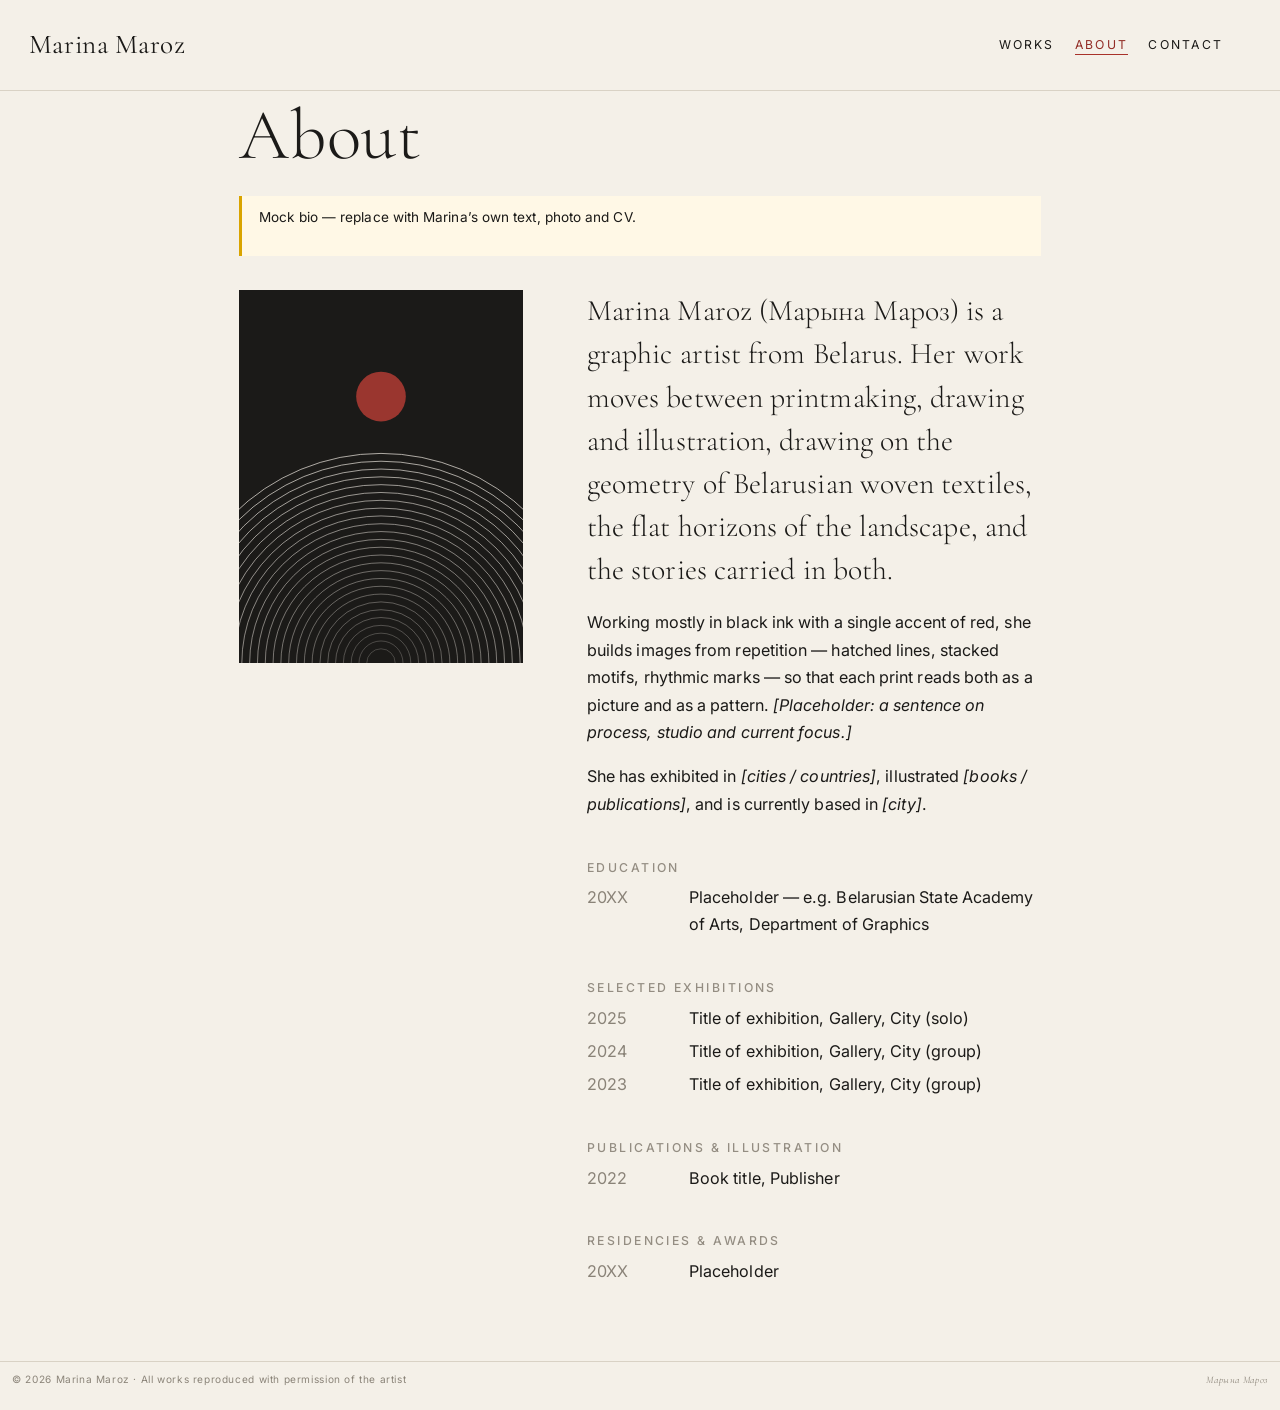
==== docs/about.html @ 3921f04b "Mock v1 of Marina Maroz portfolio site Co-Authored-By: Claude Opus 5.5 <noreply@anthropic.com>" ====
<!DOCTYPE html>
<html xmlns="http://www.w3.org/1999/xhtml" lang="en" xml:lang="en"><head>

<meta charset="utf-8">
<meta name="generator" content="quarto-1.11.9">

<meta name="viewport" content="width=device-width, initial-scale=1.0, user-scalable=yes">


<title>About – Marina Maroz</title>
<style>
/* Default styles provided by pandoc.
** See https://pandoc.org/MANUAL.html#variables-for-html for config info.
*/
span.smallcaps{font-variant: small-caps;}
div.columns{display: flex; gap: 1.5em;}
div.column{flex: auto;}
@media screen {
div.columns{gap: min(4vw, 1.5em);}
div.column{overflow-x: auto;}
}
div.hanging-indent{margin-left: 1.5em; text-indent: -1.5em;}
ul.task-list{list-style: none;}
ul.task-list li input[type="checkbox"] {
  width: 0.8em;
  margin: 0 0.8em 0.2em -1em; /* quarto-specific, see https://github.com/quarto-dev/quarto-cli/issues/4556 */ 
  vertical-align: middle;
}
</style>


<script src="site_libs/quarto-nav/quarto-nav.js"></script>
<script src="site_libs/quarto-nav/headroom.min.js"></script>
<link href="./images/favicon.svg" rel="icon" type="image/svg+xml">
<script src="site_libs/clipboard/clipboard.min.js"></script>
<script src="site_libs/quarto-html/quarto.js" type="module"></script>
<script src="site_libs/quarto-html/tabsets/tabsets.js" type="module"></script>
<script src="site_libs/quarto-html/scrollable-regions/scrollable-regions.js" type="module"></script>
<script src="site_libs/quarto-html/popper.min.js"></script>
<script src="site_libs/quarto-html/tippy.umd.min.js"></script>
<link href="site_libs/quarto-html/tippy.css" rel="stylesheet">
<link href="site_libs/quarto-html/quarto-syntax-highlighting-63b5708e65d6cd79cd7618c58d0c21e7.css" rel="stylesheet" id="quarto-text-highlighting-styles">
<script src="site_libs/bootstrap/bootstrap.min.js"></script>
<link href="site_libs/bootstrap/bootstrap-icons.css" rel="stylesheet">
<link href="site_libs/bootstrap/bootstrap-cd242750b83287864fe8291e316a7008.min.css" rel="stylesheet" append-hash="true" id="quarto-bootstrap" data-mode="light">
<script id="quarto-search-options" type="application/json">{
  "language": {
    "search-no-results-text": "No results",
    "search-matching-documents-text": "matching documents",
    "search-copy-link-title": "Copy link to search",
    "search-hide-matches-text": "Hide additional matches",
    "search-more-match-text": "more match in this document",
    "search-more-matches-text": "more matches in this document",
    "search-clear-button-title": "Clear",
    "search-text-placeholder": "",
    "search-detached-cancel-button-title": "Cancel",
    "search-submit-button-title": "Submit",
    "search-label": "Search"
  }
}</script>
<style>html{ scroll-behavior: smooth; }</style>


</head>

<body class="nav-fixed fullcontent quarto-light"><a id="quarto-skip-link" class="visually-hidden-focusable" href="#quarto-document-content">Skip to main content</a>

<div id="quarto-search-results"></div>
  <header id="quarto-header" class="headroom fixed-top">
    <nav class="navbar navbar-expand-lg " data-bs-theme="dark" aria-label="Site">
      <div class="navbar-container container-fluid">
      <div class="navbar-brand-container mx-auto">
    <a class="navbar-brand" href="./index.html">
    <span class="navbar-title">Marina Maroz</span>
    </a>
  </div>
          <button class="navbar-toggler" type="button" data-bs-toggle="collapse" data-bs-target="#navbarCollapse" aria-controls="navbarCollapse" aria-expanded="false" aria-label="Toggle navigation" onclick="if (window.quartoToggleHeadroom) { window.quartoToggleHeadroom(); }">
  <span class="navbar-toggler-icon"></span>
</button>
          <div class="collapse navbar-collapse" id="navbarCollapse">
            <ul class="navbar-nav navbar-nav-scroll ms-auto">
  <li class="nav-item">
    <a class="nav-link" href="./works.html"> 
<span class="menu-text">Works</span></a>
  </li>  
  <li class="nav-item">
    <a class="nav-link active" href="./about.html" aria-current="page"> 
<span class="menu-text">About</span></a>
  </li>  
  <li class="nav-item">
    <a class="nav-link" href="./contact.html"> 
<span class="menu-text">Contact</span></a>
  </li>  
  <li class="nav-item compact">
    <a class="nav-link" href="https://instagram.com/"> <i class="bi bi-instagram" role="img" aria-label="Instagram">
</i> 
<span class="menu-text"></span></a>
  </li>  
</ul>
          </div> <!-- /navcollapse -->
            <div class="quarto-navbar-tools">
</div>
      </div> <!-- /container-fluid -->
    </nav>
</header>
<!-- content -->
<div id="quarto-content" class="quarto-container page-columns page-rows-contents page-layout-article page-navbar">
<!-- sidebar -->
<!-- margin-sidebar -->
    
<!-- main -->
<main class="content" id="quarto-document-content" tabindex="-1">

<header id="title-block-header" class="quarto-title-block default">
<div class="quarto-title">
<h1 class="title">About</h1>
</div>



<div class="quarto-title-meta">

    
  
    
  </div>
  


</header>


<div class="placeholder-note">
<p>Mock bio — replace with Marina’s own text, photo and CV.</p>
</div>
<div class="about-grid">
<div>
<p><img src="images/portrait-placeholder.svg" class="nolightbox img-fluid" alt="Portrait of Marina Maroz"></p>
</div>
<div>
<p><span class="lead-serif">Marina Maroz (Марына Мароз) is a graphic artist from Belarus. Her work moves between printmaking, drawing and illustration, drawing on the geometry of Belarusian woven textiles, the flat horizons of the landscape, and the stories carried in both.</span></p>
<p>Working mostly in black ink with a single accent of red, she builds images from repetition — hatched lines, stacked motifs, rhythmic marks — so that each print reads both as a picture and as a pattern. <em>[Placeholder: a sentence on process, studio and current focus.]</em></p>
<p>She has exhibited in <em>[cities / countries]</em>, illustrated <em>[books / publications]</em>, and is currently based in <em>[city]</em>.</p>
<div class="cv">
<section id="education" class="level3">
<h3 data-anchor-id="education">Education</h3>
<dl>
<dt>
20XX
</dt>
<dd>
Placeholder — e.g.&nbsp;Belarusian State Academy of Arts, Department of Graphics
</dd>
</dl>
</section>
<section id="selected-exhibitions" class="level3">
<h3 data-anchor-id="selected-exhibitions">Selected exhibitions</h3>
<dl>
<dt>
2025
</dt>
<dd>
Title of exhibition, Gallery, City (solo)
</dd>
<dt>
2024
</dt>
<dd>
Title of exhibition, Gallery, City (group)
</dd>
<dt>
2023
</dt>
<dd>
Title of exhibition, Gallery, City (group)
</dd>
</dl>
</section>
<section id="publications-illustration" class="level3">
<h3 data-anchor-id="publications-illustration">Publications &amp; illustration</h3>
<dl>
<dt>
2022
</dt>
<dd>
Book title, Publisher
</dd>
</dl>
</section>
<section id="residencies-awards" class="level3">
<h3 data-anchor-id="residencies-awards">Residencies &amp; awards</h3>
<dl>
<dt>
20XX
</dt>
<dd>
Placeholder
</dd>
</dl>
</section>
</div>
</div>
</div>



</main> <!-- /main -->
<script id="quarto-html-after-body" type="application/javascript">
  window.document.addEventListener("DOMContentLoaded", function (event) {
    const isCodeAnnotation = (el) => {
      for (const clz of el.classList) {
        if (clz.startsWith('code-annotation-')) {                     
          return true;
        }
      }
      return false;
    }
    const onCopySuccess = function(e) {
      // button target
      const button = e.trigger;
      // don't keep focus
      button.blur();
      // flash "checked"
      button.classList.add('code-copy-button-checked');
      var currentTitle = button.getAttribute("title");
      button.setAttribute("title", "Copied!");
      let tooltip;
      if (window.bootstrap) {
        button.setAttribute("data-bs-toggle", "tooltip");
        button.setAttribute("data-bs-placement", "left");
        button.setAttribute("data-bs-title", "Copied!");
        tooltip = new bootstrap.Tooltip(button, 
          { trigger: "manual", 
            customClass: "code-copy-button-tooltip",
            offset: [0, -8]});
        tooltip.show();    
      }
      setTimeout(function() {
        if (tooltip) {
          tooltip.hide();
          button.removeAttribute("data-bs-title");
          button.removeAttribute("data-bs-toggle");
          button.removeAttribute("data-bs-placement");
        }
        button.setAttribute("title", currentTitle);
        button.classList.remove('code-copy-button-checked');
      }, 1000);
      // clear code selection
      e.clearSelection();
    }
    const getTextToCopy = function(trigger) {
      const outerScaffold = trigger.parentElement.cloneNode(true);
      const codeEl = outerScaffold.querySelector('code');
      for (const childEl of codeEl.children) {
        if (isCodeAnnotation(childEl)) {
          childEl.remove();
        }
      }
      return codeEl.innerText;
    }
    const clipboard = new window.ClipboardJS('.code-copy-button:not([data-in-quarto-modal])', {
      text: getTextToCopy
    });
    clipboard.on('success', onCopySuccess);
    if (window.document.getElementById('quarto-embedded-source-code-modal')) {
      const clipboardModal = new window.ClipboardJS('.code-copy-button[data-in-quarto-modal]', {
        text: getTextToCopy,
        container: window.document.getElementById('quarto-embedded-source-code-modal')
      });
      clipboardModal.on('success', onCopySuccess);
    }
      var localhostRegex = new RegExp(/^(?:http|https):\/\/localhost\:?[0-9]*\//);
      var mailtoRegex = new RegExp(/^mailto:/);
        var filterRegex = new RegExp("https:\/\/marinamaroz\.github\.io");
      const newWindowLabel = "(opens in a new tab)";
      const newWindowNoteId = "quarto-ext-newwindow-label";
      // Links reference one hidden label through aria-describedby, so the
      // announcement never changes their accessible name.
      var describeNewWindow = (link) => {
        if (!window.document.getElementById(newWindowNoteId)) {
          var newWindowNote = window.document.createElement("span");
          newWindowNote.id = newWindowNoteId;
          newWindowNote.hidden = true;
          newWindowNote.textContent = newWindowLabel;
          window.document.body.appendChild(newWindowNote);
        }
        var describedBy = (link.getAttribute("aria-describedby") || "").split(/\s+/).filter(Boolean);
        if (!describedBy.includes(newWindowNoteId)) {
          describedBy.push(newWindowNoteId);
          link.setAttribute("aria-describedby", describedBy.join(" "));
        }
      }
      var isInternal = (href) => {
          return filterRegex.test(href) || localhostRegex.test(href) || mailtoRegex.test(href);
      }
      // Inspect non-navigation links and adorn them if external
      window.quartoDecorateExternalLinks = function (root) {
     var links = (root || window.document).querySelectorAll('a[href]:not(.nav-link):not(.navbar-brand):not(.toc-action):not(.sidebar-link):not(.sidebar-item-toggle):not(.pagination-link):not(.no-external):not([aria-hidden]):not(.dropdown-item):not(.quarto-navigation-tool):not(.about-link)');
      for (var i=0; i<links.length; i++) {
        const link = links[i];
        if (!isInternal(link.href)) {
          // undo the damage that might have been done by quarto-nav.js in the case of
          // links that we want to consider external
          if (link.dataset.originalHref !== undefined) {
            link.href = link.dataset.originalHref;
          }
            // target, if specified
            link.setAttribute("target", "_blank");
            if (link.getAttribute("rel") === null) {
              link.setAttribute("rel", "noopener");
            }
            describeNewWindow(link);
          if (!link.classList.contains('no-external-icon')) {
          }
        }
      }
      };
      window.quartoDecorateExternalLinks(window.document);
    // Esc closes the popup (WCAG 1.4.13) and focus leaving both trigger and
    // popup closes it (WCAG 2.4.11); tippy handles neither for interactive popups.
    const hideOnEscAndFocusOut = {
      name: 'hideOnEscAndFocusOut',
      defaultValue: true,
      fn(instance) {
        const dismiss = () => {
          // A show scheduled by the trigger delay would otherwise reopen it
          instance.clearDelayTimeouts();
          instance.hide();
        };
        const onKeyDown = (event) => {
          if (event.key !== 'Escape') {
            return;
          }
          // Keep Esc from also reaching page handlers (e.g. reveal.js overview),
          // except an open reveal.js slide menu, which Esc should close too.
          // The menu handles keys only when its keyboard option is on.
          const menuHandlesEsc = window.Reveal?.getPlugin?.('menu')?.isOpen() &&
            window.Reveal.getConfig().menu?.keyboard !== false;
          if (!menuHandlesEsc) {
            event.stopPropagation();
          }
          if (instance.popper.contains(window.document.activeElement)) {
            // Disabled while refocusing so the focus trigger does not reopen it
            instance.disable();
            instance.reference.focus();
            instance.enable();
          }
          dismiss();
        };
        const onFocusOut = (event) => {
          const target = event.relatedTarget;
          if (target && !instance.reference.contains(target) &&
              !instance.popper.contains(target)) {
            dismiss();
          }
        };
        // On the trigger too: a click trigger (code-annotations: select) has no
        // blur handling. Attached for the instance's lifetime so leaving the
        // trigger also cancels a show still pending on the trigger delay.
        instance.reference.addEventListener('focusout', onFocusOut);
        return {
          onShow() {
            window.document.addEventListener('keydown', onKeyDown, true);
            instance.popper.addEventListener('focusout', onFocusOut);
          },
          onHide() {
            window.document.removeEventListener('keydown', onKeyDown, true);
            instance.popper.removeEventListener('focusout', onFocusOut);
          },
          onDestroy() {
            instance.reference.removeEventListener('focusout', onFocusOut);
          },
        };
      },
    };
    function tippyHover(el, contentFn, onTriggerFn, onUntriggerFn) {
      const config = {
        allowHTML: true,
        maxWidth: 500,
        delay: 100,
        arrow: false,
        appendTo: function(el) {
            return el.parentElement;
        },
        interactive: true,
        interactiveBorder: 10,
        theme: 'quarto',
        placement: 'bottom-start',
        plugins: [hideOnEscAndFocusOut],
      };
      if (contentFn) {
        config.content = contentFn;
      }
      if (onTriggerFn) {
        config.onTrigger = onTriggerFn;
      }
      if (onUntriggerFn) {
        config.onUntrigger = onUntriggerFn;
      }
      window.tippy(el, config); 
    }
    const noterefs = window.document.querySelectorAll('a[role="doc-noteref"]');
    for (var i=0; i<noterefs.length; i++) {
      const ref = noterefs[i];
      tippyHover(ref, function() {
        // use id or data attribute instead here
        let href = ref.getAttribute('data-footnote-href') || ref.getAttribute('href');
        try { href = new URL(href).hash; } catch {}
        const id = href.replace(/^#\/?/, "");
        const note = window.document.getElementById(id);
        if (note) {
          return note.innerHTML;
        } else {
          return "";
        }
      });
    }
    const xrefs = window.document.querySelectorAll('a.quarto-xref');
    const processXRef = (id, note) => {
      // Strip column container classes
      const stripColumnClz = (el) => {
        el.classList.remove("page-full", "page-columns");
        if (el.children) {
          for (const child of el.children) {
            stripColumnClz(child);
          }
        }
      }
      stripColumnClz(note)
      if (id === null || id.startsWith('sec-')) {
        // Special case sections, only their first couple elements
        const container = document.createElement("div");
        if (note.children && note.children.length > 2) {
          container.appendChild(note.children[0].cloneNode(true));
          for (let i = 1; i < note.children.length; i++) {
            const child = note.children[i];
            if (child.tagName === "P" && child.innerText === "") {
              continue;
            } else {
              container.appendChild(child.cloneNode(true));
              break;
            }
          }
          if (window.Quarto?.typesetMath) {
            window.Quarto.typesetMath(container);
          }
          return container.innerHTML
        } else {
          if (window.Quarto?.typesetMath) {
            window.Quarto.typesetMath(note);
          }
          return note.innerHTML;
        }
      } else {
        // Remove any anchor links if they are present
        const anchorLink = note.querySelector('a.anchorjs-link');
        if (anchorLink) {
          anchorLink.remove();
        }
        if (window.Quarto?.typesetMath) {
          window.Quarto.typesetMath(note);
        }
        if (note.classList.contains("callout")) {
          return note.outerHTML;
        } else {
          return note.innerHTML;
        }
      }
    }
    for (var i=0; i<xrefs.length; i++) {
      const xref = xrefs[i];
      tippyHover(xref, undefined, function(instance) {
        instance.disable();
        let url = xref.getAttribute('href');
        let hash = undefined; 
        if (url.startsWith('#')) {
          hash = url;
        } else {
          try { hash = new URL(url).hash; } catch {}
        }
        if (hash) {
          const id = hash.replace(/^#\/?/, "");
          const note = window.document.getElementById(id);
          if (note !== null) {
            try {
              const html = processXRef(id, note.cloneNode(true));
              instance.setContent(html);
            } finally {
              instance.enable();
              instance.show();
            }
          } else {
            // See if we can fetch this
            fetch(url.split('#')[0])
            .then(res => res.text())
            .then(html => {
              const parser = new DOMParser();
              const htmlDoc = parser.parseFromString(html, "text/html");
              const note = htmlDoc.getElementById(id);
              if (note !== null) {
                const html = processXRef(id, note);
                instance.setContent(html);
              } 
            }).finally(() => {
              instance.enable();
              instance.show();
            });
          }
        } else {
          // See if we can fetch a full url (with no hash to target)
          // This is a special case and we should probably do some content thinning / targeting
          fetch(url)
          .then(res => res.text())
          .then(html => {
            const parser = new DOMParser();
            const htmlDoc = parser.parseFromString(html, "text/html");
            const note = htmlDoc.querySelector('main.content');
            if (note !== null) {
              // This should only happen for chapter cross references
              // (since there is no id in the URL)
              // remove the first header
              if (note.children.length > 0 && note.children[0].tagName === "HEADER") {
                note.children[0].remove();
              }
              const html = processXRef(null, note);
              instance.setContent(html);
            } 
          }).finally(() => {
            instance.enable();
            instance.show();
          });
        }
      }, function(instance) {
      });
    }
        let selectedAnnoteEl;
        const selectorForAnnotation = ( cell, annotation) => {
          let cellAttr = 'data-code-cell="' + cell + '"';
          let lineAttr = 'data-code-annotation="' +  annotation + '"';
          const selector = 'span[' + cellAttr + '][' + lineAttr + ']';
          return selector;
        }
        const selectCodeLines = (annoteEl) => {
          const doc = window.document;
          const targetCell = annoteEl.getAttribute("data-target-cell");
          const targetAnnotation = annoteEl.getAttribute("data-target-annotation");
          const annoteSpan = window.document.querySelector(selectorForAnnotation(targetCell, targetAnnotation));
          const lines = annoteSpan.getAttribute("data-code-lines").split(",");
          const lineIds = lines.map((line) => {
            return targetCell + "-" + line;
          })
          // Each band is positioned against its own containing block, which is
          // not the offsetParent of the lines, so place it from client rects.
          const placeBand = (band, firstEl, lastEl, codeBlock) => {
            const container = band.offsetParent;
            if (container === null) {
              return;
            }
            const containerRect = container.getBoundingClientRect();
            // Reveal.js scales slides with a transform, so convert client
            // pixels back to the CSS pixels of the container.
            const scale = containerRect.height / container.offsetHeight || 1;
            const firstRect = firstEl.getBoundingClientRect();
            const lastRect = lastEl.getBoundingClientRect();
            const top = (firstRect.top - containerRect.top) / scale - container.clientTop + container.scrollTop;
            const height = (lastRect.bottom - firstRect.top) / scale;
            band.style.top = top - 2 + "px";
            band.style.height = height + 4 + "px";
            if (codeBlock) {
              // Without the copy button wrapper, the containing block is wider
              // than the code block, so span the code block explicitly.
              const blockRect = codeBlock.getBoundingClientRect();
              band.style.left = (blockRect.left - containerRect.left) / scale - container.clientLeft + container.scrollLeft + "px";
              band.style.width = blockRect.width / scale + "px";
            }
          };
          if (lineIds.length > 0) {
            const el = window.document.getElementById(lineIds[0]);
            const lastEl = window.document.getElementById(lineIds[lineIds.length - 1]);
            const parent = el.parentElement.parentElement;
            // cook up a div (if necessary) and position it
            let div = window.document.getElementById("code-annotation-line-highlight");
            if (div === null) {
              div = window.document.createElement("div");
              div.setAttribute("id", "code-annotation-line-highlight");
              div.style.position = 'absolute';
              parent.appendChild(div);
            }
            placeBand(div, el, lastEl, parent.closest("div.sourceCode") || parent);
            let gutterDiv = window.document.getElementById("code-annotation-line-highlight-gutter");
            if (gutterDiv === null) {
              gutterDiv = window.document.createElement("div");
              gutterDiv.setAttribute("id", "code-annotation-line-highlight-gutter");
              gutterDiv.style.position = 'absolute';
              const codeCell = window.document.getElementById(targetCell);
              const gutter = codeCell.querySelector('.code-annotation-gutter');
              gutter.appendChild(gutterDiv);
            }
            placeBand(gutterDiv, el, lastEl);
            selectedAnnoteEl = annoteEl;
          }
        };
        const unselectCodeLines = () => {
          const elementsIds = ["code-annotation-line-highlight", "code-annotation-line-highlight-gutter"];
          elementsIds.forEach((elId) => {
            const div = window.document.getElementById(elId);
            if (div) {
              div.remove();
            }
          });
          selectedAnnoteEl = undefined;
        };
          // Handle positioning of the toggle
      window.addEventListener(
        "resize",
        throttle(() => {
          elRect = undefined;
          if (selectedAnnoteEl) {
            selectCodeLines(selectedAnnoteEl);
          }
        }, 10)
      );
      function throttle(fn, ms) {
      let throttle = false;
      let timer;
        return (...args) => {
          if(!throttle) { // first call gets through
              fn.apply(this, args);
              throttle = true;
          } else { // all the others get throttled
              if(timer) clearTimeout(timer); // cancel #2
              timer = setTimeout(() => {
                fn.apply(this, args);
                timer = throttle = false;
              }, ms);
          }
        };
      }
        // Attach click handler to the DT
        const annoteDls = window.document.querySelectorAll('dt[data-target-cell]');
        for (const annoteDlNode of annoteDls) {
          annoteDlNode.addEventListener('click', (event) => {
            const clickedEl = event.target;
            if (clickedEl !== selectedAnnoteEl) {
              unselectCodeLines();
              const activeEl = window.document.querySelector('dt[data-target-cell].code-annotation-active');
              if (activeEl) {
                activeEl.classList.remove('code-annotation-active');
              }
              selectCodeLines(clickedEl);
              clickedEl.classList.add('code-annotation-active');
            } else {
              // Unselect the line
              unselectCodeLines();
              clickedEl.classList.remove('code-annotation-active');
            }
          });
        }
    const findCites = (el) => {
      const parentEl = el.parentElement;
      if (parentEl) {
        const cites = parentEl.dataset.cites;
        if (cites) {
          return {
            el,
            cites: cites.split(' ')
          };
        } else {
          return findCites(el.parentElement)
        }
      } else {
        return undefined;
      }
    };
    var bibliorefs = window.document.querySelectorAll('a[role="doc-biblioref"]');
    for (var i=0; i<bibliorefs.length; i++) {
      const ref = bibliorefs[i];
      const citeInfo = findCites(ref);
      if (citeInfo) {
        tippyHover(citeInfo.el, function() {
          var popup = window.document.createElement('div');
          citeInfo.cites.forEach(function(cite) {
            var citeDiv = window.document.createElement('div');
            citeDiv.classList.add('hanging-indent');
            citeDiv.classList.add('csl-entry');
            var biblioDiv = window.document.getElementById('ref-' + cite);
            if (biblioDiv) {
              citeDiv.innerHTML = biblioDiv.innerHTML;
            }
            popup.appendChild(citeDiv);
          });
          return popup.innerHTML;
        });
      }
    }
  });
  </script>
  <script type="application/javascript">
  window.quartoScrollableRegionsLabels = {"code":"Scrollable code","output":"Scrollable output"};
  </script>
</div> <!-- /content -->
<footer class="footer">
  <div class="nav-footer">
    <div class="nav-footer-left">
<p>© 2026 Marina Maroz · All works reproduced with permission of the artist</p>
</div>   
    <div class="nav-footer-center">
      &nbsp;
    </div>
    <div class="nav-footer-right">
<p>Марына Мароз</p>
</div>
  </div>
</footer>




<script src="site_libs/quarto-html/zenscroll-min.js"></script>
</body></html>
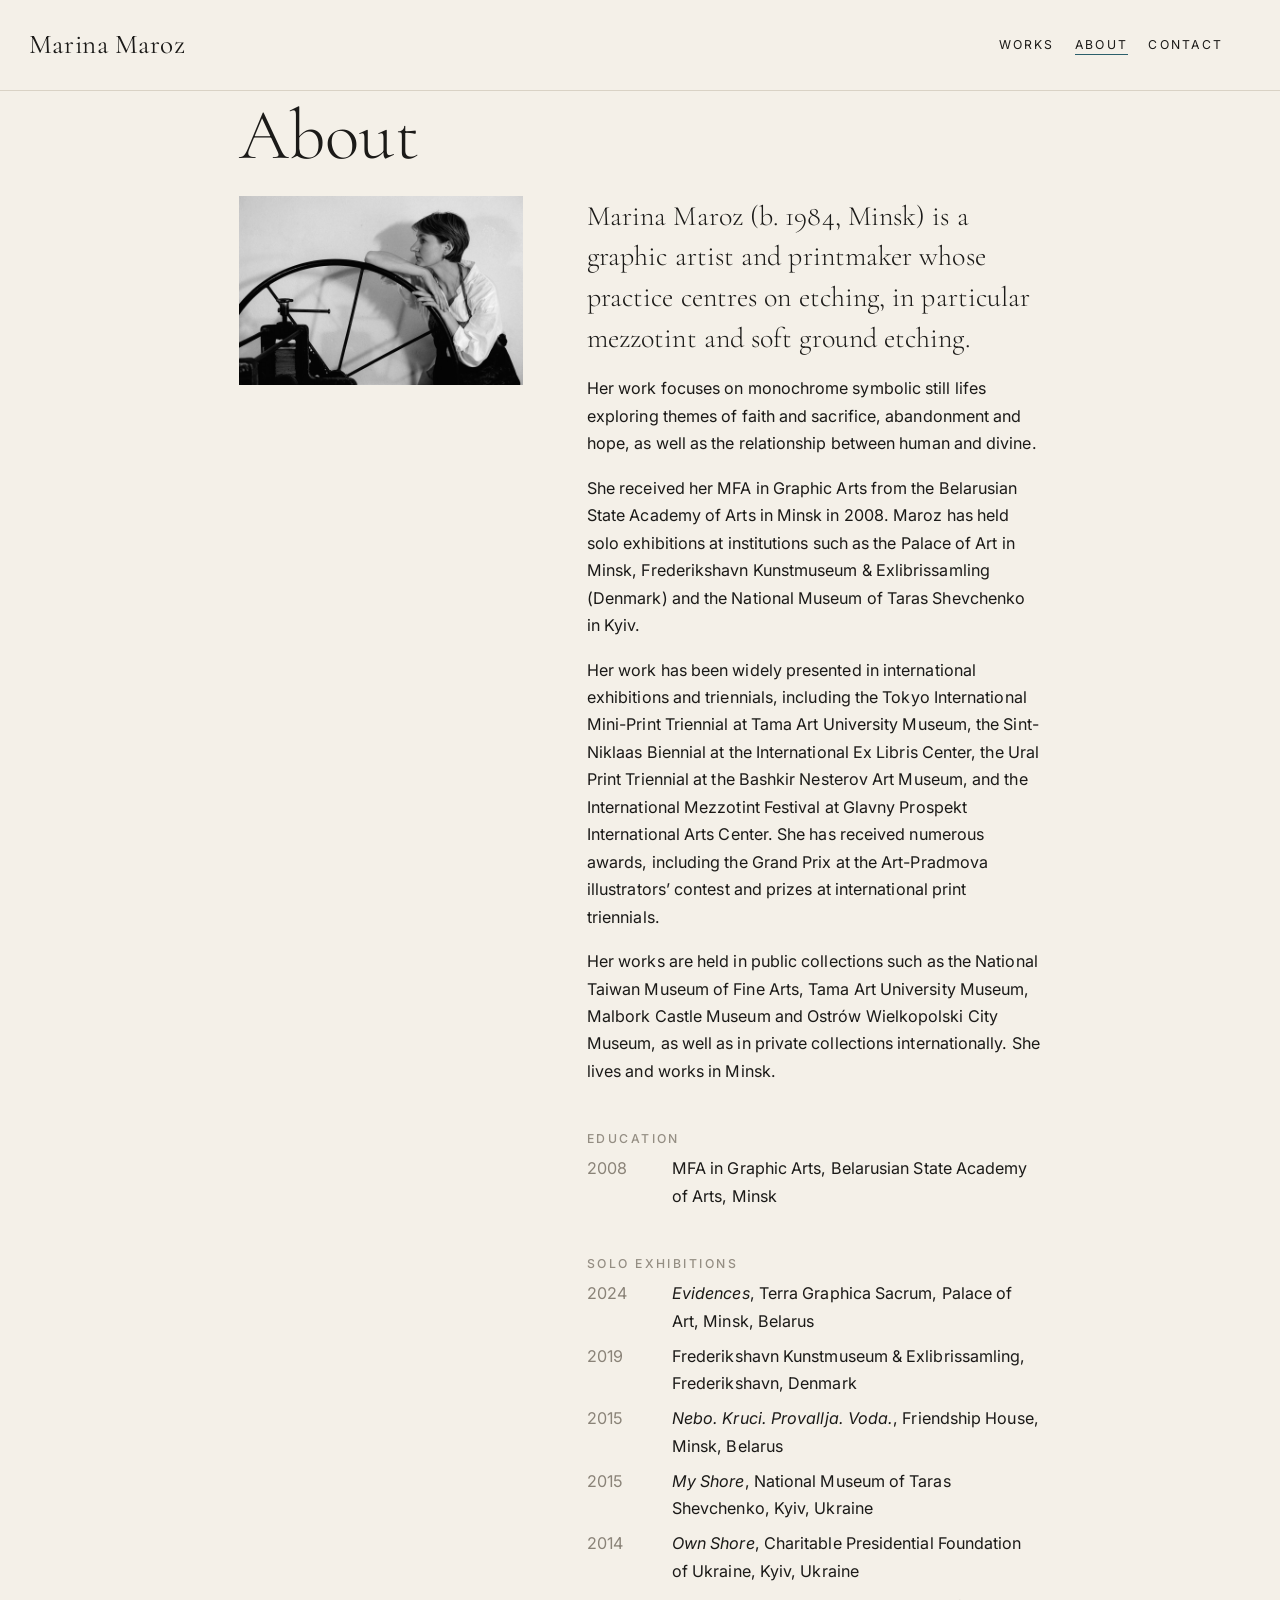
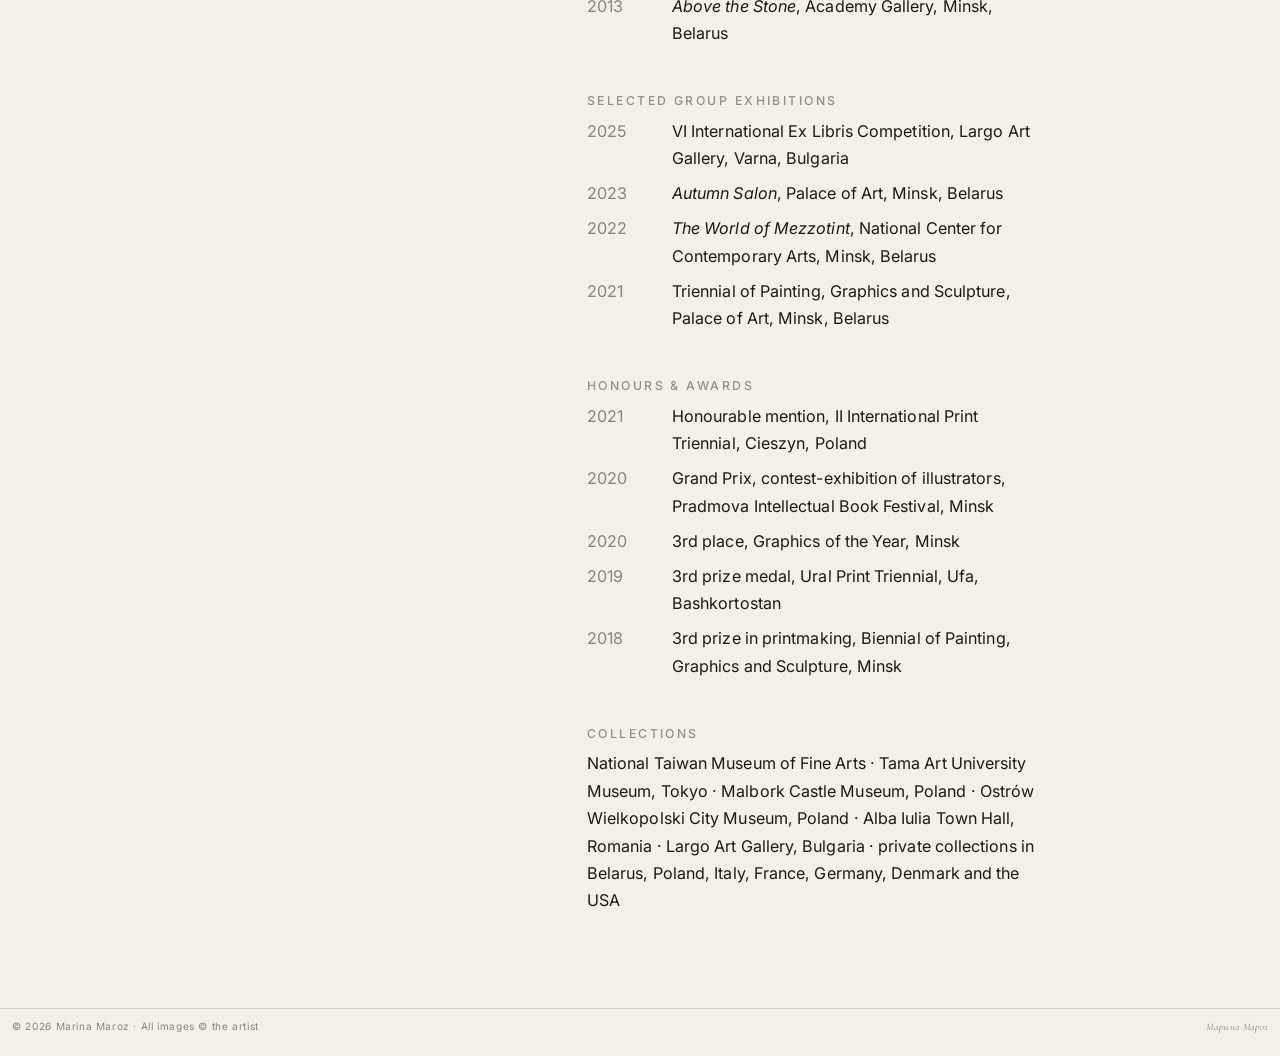
==== commit 1a9d4488: "Replace mock with Marina's real works, bio and CV; split styles into base + theme Co-Authored-By: Cl" ====
--- a/docs/about.html
+++ b/docs/about.html
@@ -42,7 +42,7 @@
 <link href="site_libs/quarto-html/quarto-syntax-highlighting-63b5708e65d6cd79cd7618c58d0c21e7.css" rel="stylesheet" id="quarto-text-highlighting-styles">
 <script src="site_libs/bootstrap/bootstrap.min.js"></script>
 <link href="site_libs/bootstrap/bootstrap-icons.css" rel="stylesheet">
-<link href="site_libs/bootstrap/bootstrap-cd242750b83287864fe8291e316a7008.min.css" rel="stylesheet" append-hash="true" id="quarto-bootstrap" data-mode="light">
+<link href="site_libs/bootstrap/bootstrap-948587122ad509e46b1ded95bae73929.min.css" rel="stylesheet" append-hash="true" id="quarto-bootstrap" data-mode="light">
 <script id="quarto-search-options" type="application/json">{
   "language": {
     "search-no-results-text": "No results",
@@ -92,7 +92,7 @@
 <span class="menu-text">Contact</span></a>
   </li>  
   <li class="nav-item compact">
-    <a class="nav-link" href="https://instagram.com/"> <i class="bi bi-instagram" role="img" aria-label="Instagram">
+    <a class="nav-link" href="https://www.instagram.com/marozmarina"> <i class="bi bi-instagram" role="img" aria-label="Instagram">
 </i> 
 <span class="menu-text"></span></a>
   </li>  
@@ -130,73 +130,136 @@
 </header>
 
 
-<div class="placeholder-note">
-<p>Mock bio — replace with Marina’s own text, photo and CV.</p>
-</div>
 <div class="about-grid">
 <div>
-<p><img src="images/portrait-placeholder.svg" class="nolightbox img-fluid" alt="Portrait of Marina Maroz"></p>
+<p><img src="images/portrait.jpg" class="nolightbox portrait img-fluid" alt="Marina Maroz at the etching press"></p>
 </div>
 <div>
-<p><span class="lead-serif">Marina Maroz (Марына Мароз) is a graphic artist from Belarus. Her work moves between printmaking, drawing and illustration, drawing on the geometry of Belarusian woven textiles, the flat horizons of the landscape, and the stories carried in both.</span></p>
-<p>Working mostly in black ink with a single accent of red, she builds images from repetition — hatched lines, stacked motifs, rhythmic marks — so that each print reads both as a picture and as a pattern. <em>[Placeholder: a sentence on process, studio and current focus.]</em></p>
-<p>She has exhibited in <em>[cities / countries]</em>, illustrated <em>[books / publications]</em>, and is currently based in <em>[city]</em>.</p>
+<p><span class="lead-serif">Marina Maroz (b. 1984, Minsk) is a graphic artist and printmaker whose practice centres on etching, in particular mezzotint and soft ground etching.</span></p>
+<p>Her work focuses on monochrome symbolic still lifes exploring themes of faith and sacrifice, abandonment and hope, as well as the relationship between human and divine.</p>
+<p>She received her MFA in Graphic Arts from the Belarusian State Academy of Arts in Minsk in 2008. Maroz has held solo exhibitions at institutions such as the Palace of Art in Minsk, Frederikshavn Kunstmuseum &amp; Exlibrissamling (Denmark) and the National Museum of Taras Shevchenko in Kyiv.</p>
+<p>Her work has been widely presented in international exhibitions and triennials, including the Tokyo International Mini-Print Triennial at Tama Art University Museum, the Sint-Niklaas Biennial at the International Ex Libris Center, the Ural Print Triennial at the Bashkir Nesterov Art Museum, and the International Mezzotint Festival at Glavny Prospekt International Arts Center. She has received numerous awards, including the Grand Prix at the Art-Pradmova illustrators’ contest and prizes at international print triennials.</p>
+<p>Her works are held in public collections such as the National Taiwan Museum of Fine Arts, Tama Art University Museum, Malbork Castle Museum and Ostrów Wielkopolski City Museum, as well as in private collections internationally. She lives and works in Minsk.</p>
 <div class="cv">
 <section id="education" class="level3">
 <h3 data-anchor-id="education">Education</h3>
 <dl>
 <dt>
-20XX
-</dt>
-<dd>
-Placeholder — e.g.&nbsp;Belarusian State Academy of Arts, Department of Graphics
+2008
+</dt>
+<dd>
+MFA in Graphic Arts, Belarusian State Academy of Arts, Minsk
 </dd>
 </dl>
 </section>
-<section id="selected-exhibitions" class="level3">
-<h3 data-anchor-id="selected-exhibitions">Selected exhibitions</h3>
+<section id="solo-exhibitions" class="level3">
+<h3 data-anchor-id="solo-exhibitions">Solo exhibitions</h3>
 <dl>
 <dt>
-2025
-</dt>
-<dd>
-Title of exhibition, Gallery, City (solo)
-</dd>
-<dt>
 2024
 </dt>
 <dd>
-Title of exhibition, Gallery, City (group)
-</dd>
-<dt>
-2023
-</dt>
-<dd>
-Title of exhibition, Gallery, City (group)
+<em>Evidences</em>, Terra Graphica Sacrum, Palace of Art, Minsk, Belarus
+</dd>
+<dt>
+2019
+</dt>
+<dd>
+Frederikshavn Kunstmuseum &amp; Exlibrissamling, Frederikshavn, Denmark
+</dd>
+<dt>
+2015
+</dt>
+<dd>
+<em>Nebo. Kruci. Provallja. Voda.</em>, Friendship House, Minsk, Belarus
+</dd>
+<dt>
+2015
+</dt>
+<dd>
+<em>My Shore</em>, National Museum of Taras Shevchenko, Kyiv, Ukraine
+</dd>
+<dt>
+2014
+</dt>
+<dd>
+<em>Own Shore</em>, Charitable Presidential Foundation of Ukraine, Kyiv, Ukraine
+</dd>
+<dt>
+2013
+</dt>
+<dd>
+<em>Above the Stone</em>, Academy Gallery, Minsk, Belarus
 </dd>
 </dl>
 </section>
-<section id="publications-illustration" class="level3">
-<h3 data-anchor-id="publications-illustration">Publications &amp; illustration</h3>
+<section id="selected-group-exhibitions" class="level3">
+<h3 data-anchor-id="selected-group-exhibitions">Selected group exhibitions</h3>
 <dl>
 <dt>
+2025
+</dt>
+<dd>
+VI International Ex Libris Competition, Largo Art Gallery, Varna, Bulgaria
+</dd>
+<dt>
+2023
+</dt>
+<dd>
+<em>Autumn Salon</em>, Palace of Art, Minsk, Belarus
+</dd>
+<dt>
 2022
 </dt>
 <dd>
-Book title, Publisher
+<em>The World of Mezzotint</em>, National Center for Contemporary Arts, Minsk, Belarus
+</dd>
+<dt>
+2021
+</dt>
+<dd>
+Triennial of Painting, Graphics and Sculpture, Palace of Art, Minsk, Belarus
 </dd>
 </dl>
 </section>
-<section id="residencies-awards" class="level3">
-<h3 data-anchor-id="residencies-awards">Residencies &amp; awards</h3>
+<section id="honours-awards" class="level3">
+<h3 data-anchor-id="honours-awards">Honours &amp; awards</h3>
 <dl>
 <dt>
-20XX
-</dt>
-<dd>
-Placeholder
+2021
+</dt>
+<dd>
+Honourable mention, II International Print Triennial, Cieszyn, Poland
+</dd>
+<dt>
+2020
+</dt>
+<dd>
+Grand Prix, contest-exhibition of illustrators, Pradmova Intellectual Book Festival, Minsk
+</dd>
+<dt>
+2020
+</dt>
+<dd>
+3rd place, Graphics of the Year, Minsk
+</dd>
+<dt>
+2019
+</dt>
+<dd>
+3rd prize medal, Ural Print Triennial, Ufa, Bashkortostan
+</dd>
+<dt>
+2018
+</dt>
+<dd>
+3rd prize in printmaking, Biennial of Painting, Graphics and Sculpture, Minsk
 </dd>
 </dl>
+</section>
+<section id="collections" class="level3">
+<h3 data-anchor-id="collections">Collections</h3>
+<p>National Taiwan Museum of Fine Arts · Tama Art University Museum, Tokyo · Malbork Castle Museum, Poland · Ostrów Wielkopolski City Museum, Poland · Alba Iulia Town Hall, Romania · Largo Art Gallery, Bulgaria · private collections in Belarus, Poland, Italy, France, Germany, Denmark and the USA</p>
 </section>
 </div>
 </div>
@@ -702,7 +765,7 @@
 <footer class="footer">
   <div class="nav-footer">
     <div class="nav-footer-left">
-<p>© 2026 Marina Maroz · All works reproduced with permission of the artist</p>
+<p>© 2026 Marina Maroz · All images © the artist</p>
 </div>   
     <div class="nav-footer-center">
       &nbsp;
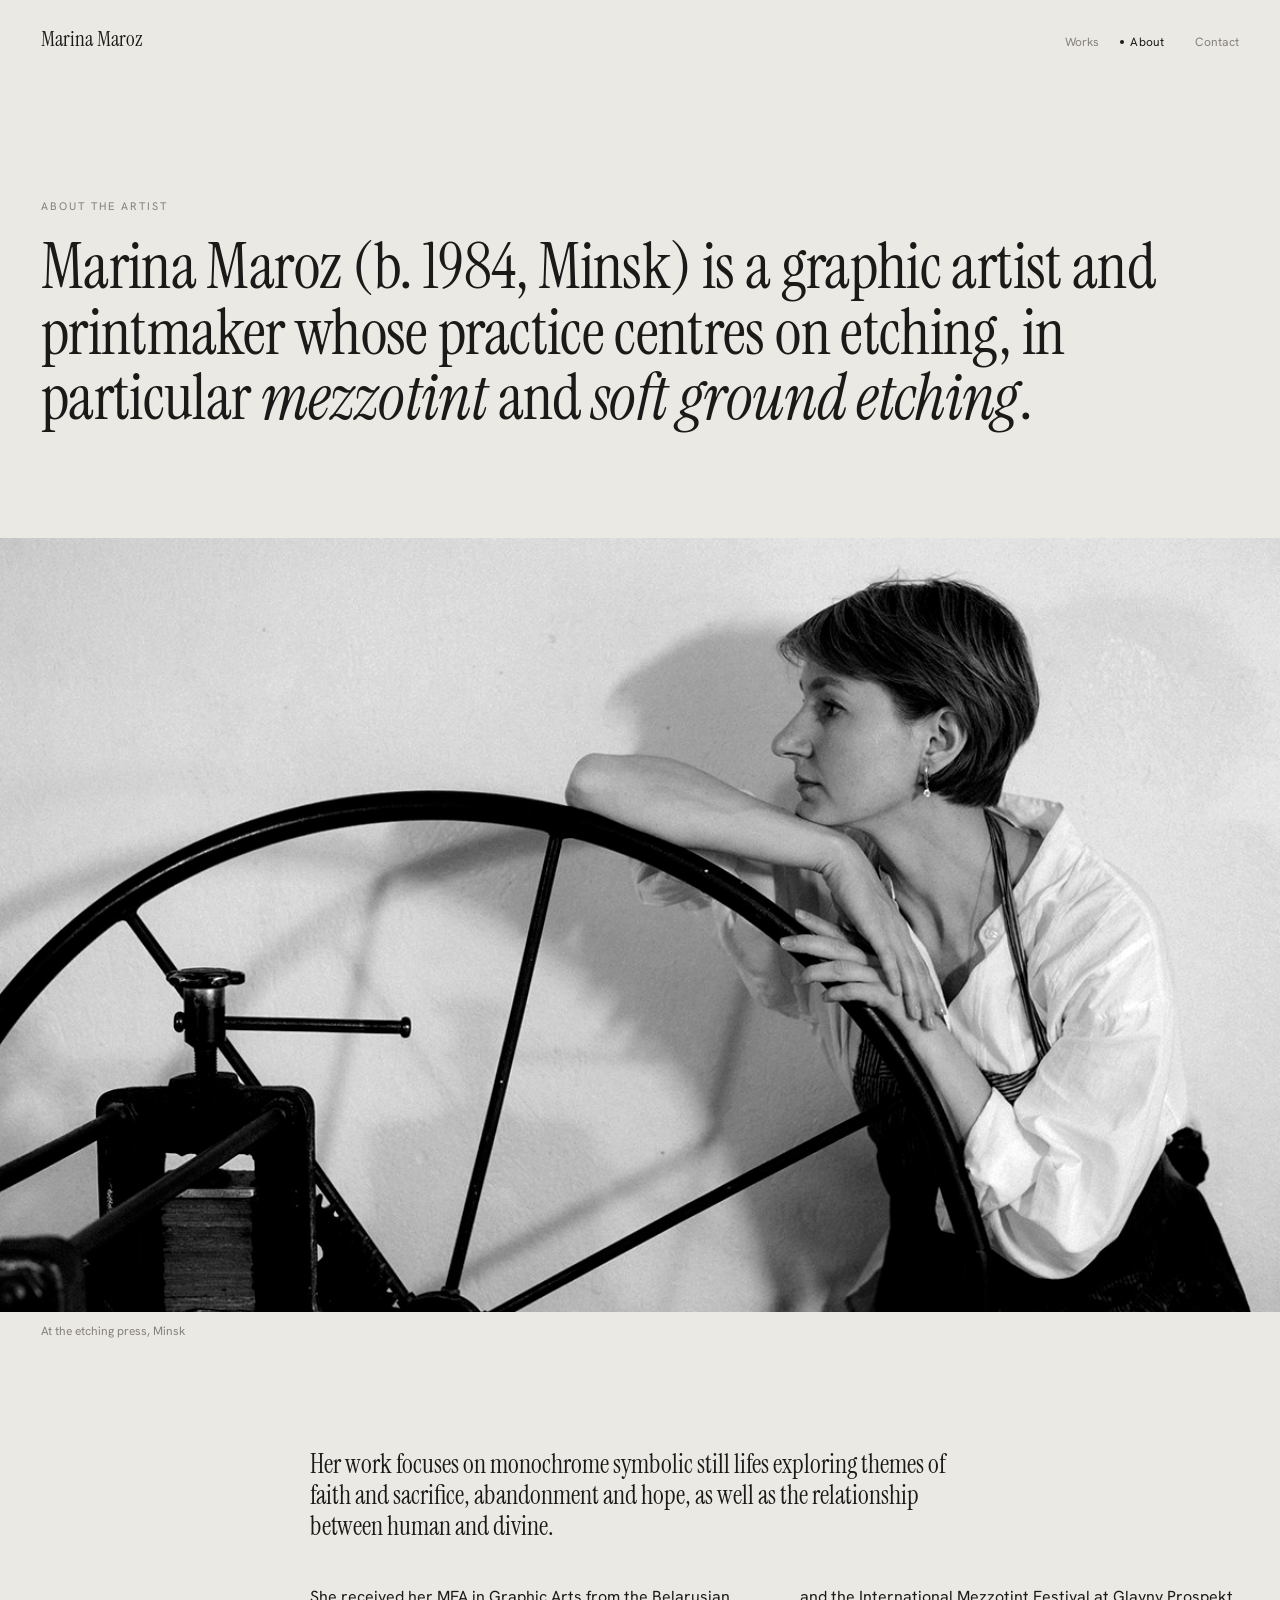
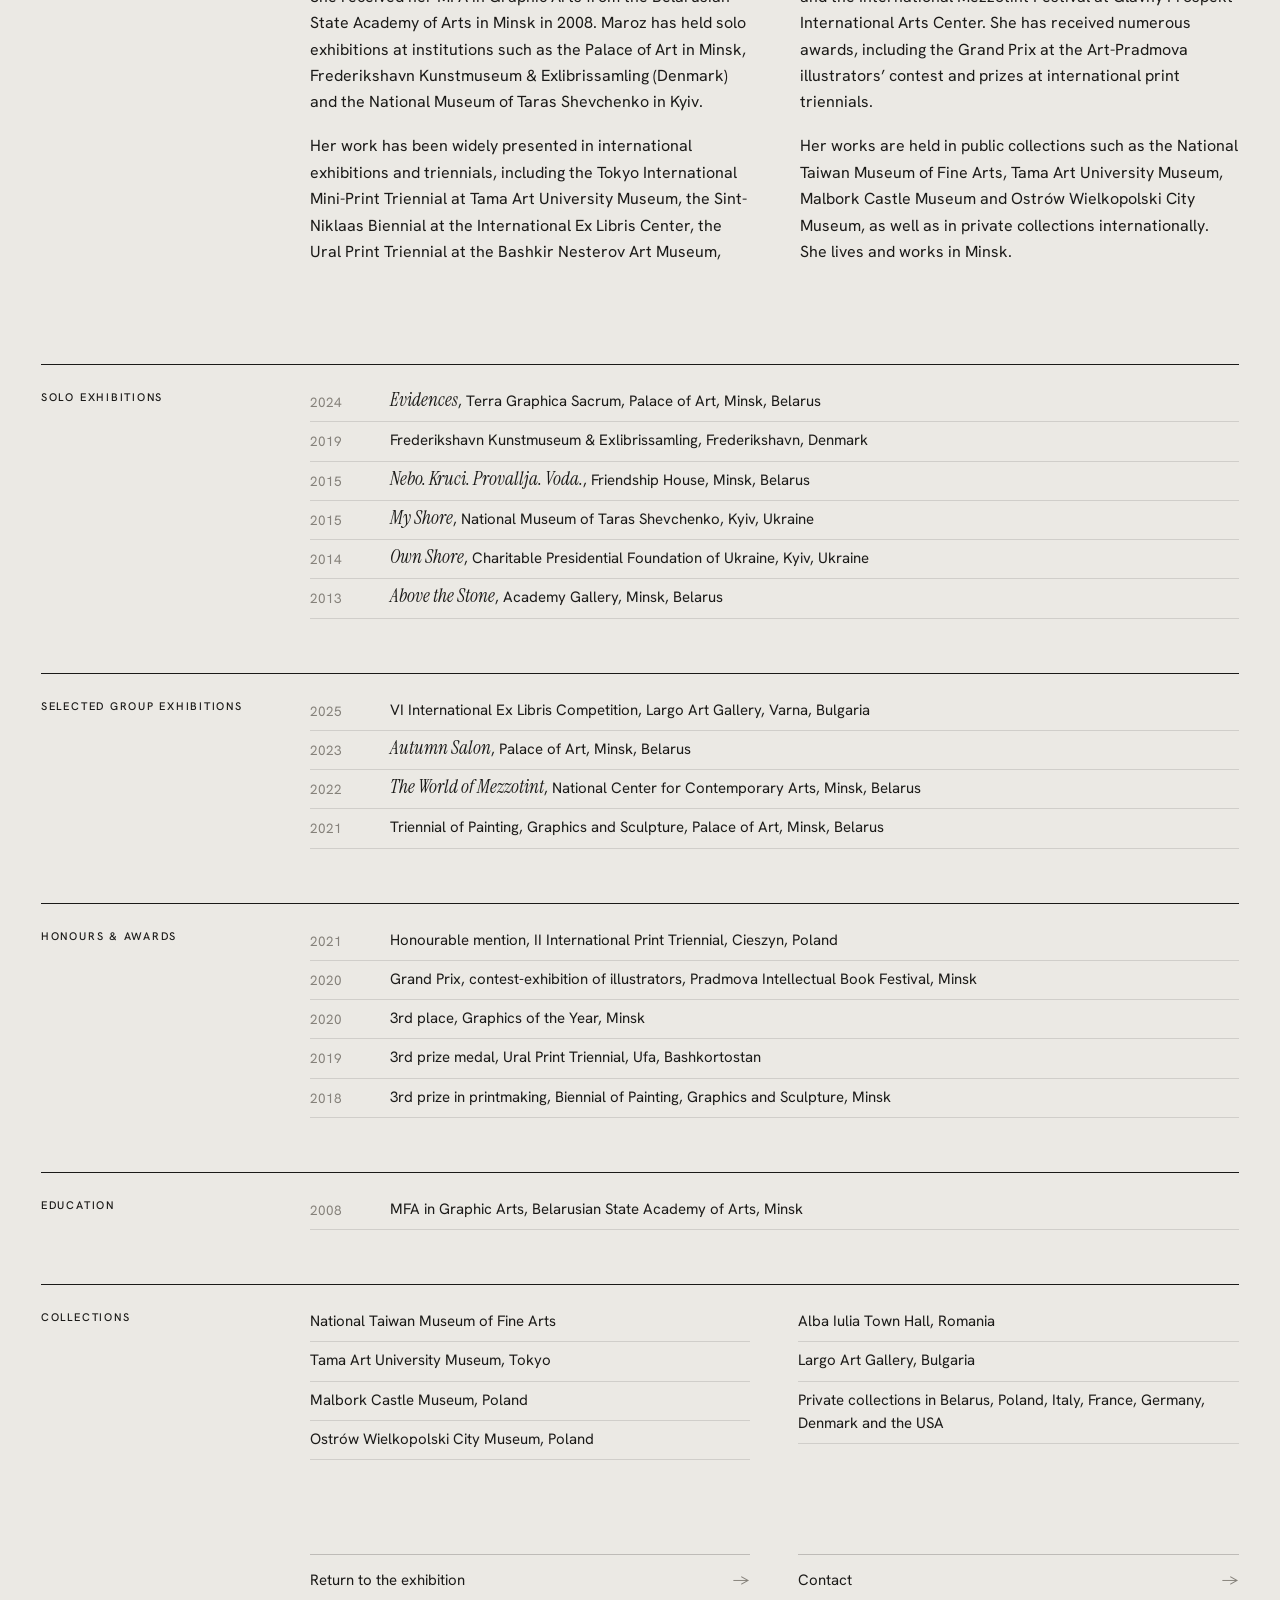
==== commit a28ea5f6: "Save design option: exhibition Alternative design built from scratch for comparison; not deployed (P" ====
--- a/docs/about.html
+++ b/docs/about.html
@@ -26,312 +26,112 @@
   margin: 0 0.8em 0.2em -1em; /* quarto-specific, see https://github.com/quarto-dev/quarto-cli/issues/4556 */ 
   vertical-align: middle;
 }
+.display.math{display: block; text-align: center; margin: 0.5rem auto;}
 </style>
 
 
-<script src="site_libs/quarto-nav/quarto-nav.js"></script>
-<script src="site_libs/quarto-nav/headroom.min.js"></script>
 <link href="./images/favicon.svg" rel="icon" type="image/svg+xml">
-<script src="site_libs/clipboard/clipboard.min.js"></script>
-<script src="site_libs/quarto-html/quarto.js" type="module"></script>
-<script src="site_libs/quarto-html/tabsets/tabsets.js" type="module"></script>
-<script src="site_libs/quarto-html/scrollable-regions/scrollable-regions.js" type="module"></script>
-<script src="site_libs/quarto-html/popper.min.js"></script>
-<script src="site_libs/quarto-html/tippy.umd.min.js"></script>
-<link href="site_libs/quarto-html/tippy.css" rel="stylesheet">
-<link href="site_libs/quarto-html/quarto-syntax-highlighting-63b5708e65d6cd79cd7618c58d0c21e7.css" rel="stylesheet" id="quarto-text-highlighting-styles">
-<script src="site_libs/bootstrap/bootstrap.min.js"></script>
-<link href="site_libs/bootstrap/bootstrap-icons.css" rel="stylesheet">
-<link href="site_libs/bootstrap/bootstrap-948587122ad509e46b1ded95bae73929.min.css" rel="stylesheet" append-hash="true" id="quarto-bootstrap" data-mode="light">
-<script id="quarto-search-options" type="application/json">{
-  "language": {
-    "search-no-results-text": "No results",
-    "search-matching-documents-text": "matching documents",
-    "search-copy-link-title": "Copy link to search",
-    "search-hide-matches-text": "Hide additional matches",
-    "search-more-match-text": "more match in this document",
-    "search-more-matches-text": "more matches in this document",
-    "search-clear-button-title": "Clear",
-    "search-text-placeholder": "",
-    "search-detached-cancel-button-title": "Cancel",
-    "search-submit-button-title": "Submit",
-    "search-label": "Search"
-  }
-}</script>
-<style>html{ scroll-behavior: smooth; }</style>
+<link rel="preconnect" href="https://fonts.googleapis.com">
+<link rel="preconnect" href="https://fonts.gstatic.com" crossorigin="">
+<link href="https://fonts.googleapis.com/css2?family=Hanken+Grotesk:wght@300;400;500;600&amp;family=Instrument+Serif:ital@0;1&amp;display=swap" rel="stylesheet">
 
 
+<link rel="stylesheet" href="styles/exhibition.css">
 </head>
 
-<body class="nav-fixed fullcontent quarto-light"><a id="quarto-skip-link" class="visually-hidden-focusable" href="#quarto-document-content">Skip to main content</a>
+<body class="page-about">
 
-<div id="quarto-search-results"></div>
-  <header id="quarto-header" class="headroom fixed-top">
-    <nav class="navbar navbar-expand-lg " data-bs-theme="dark" aria-label="Site">
-      <div class="navbar-container container-fluid">
-      <div class="navbar-brand-container mx-auto">
-    <a class="navbar-brand" href="./index.html">
-    <span class="navbar-title">Marina Maroz</span>
-    </a>
-  </div>
-          <button class="navbar-toggler" type="button" data-bs-toggle="collapse" data-bs-target="#navbarCollapse" aria-controls="navbarCollapse" aria-expanded="false" aria-label="Toggle navigation" onclick="if (window.quartoToggleHeadroom) { window.quartoToggleHeadroom(); }">
-  <span class="navbar-toggler-icon"></span>
-</button>
-          <div class="collapse navbar-collapse" id="navbarCollapse">
-            <ul class="navbar-nav navbar-nav-scroll ms-auto">
-  <li class="nav-item">
-    <a class="nav-link" href="./works.html"> 
-<span class="menu-text">Works</span></a>
-  </li>  
-  <li class="nav-item">
-    <a class="nav-link active" href="./about.html" aria-current="page"> 
-<span class="menu-text">About</span></a>
-  </li>  
-  <li class="nav-item">
-    <a class="nav-link" href="./contact.html"> 
-<span class="menu-text">Contact</span></a>
-  </li>  
-  <li class="nav-item compact">
-    <a class="nav-link" href="https://www.instagram.com/marozmarina"> <i class="bi bi-instagram" role="img" aria-label="Instagram">
-</i> 
-<span class="menu-text"></span></a>
-  </li>  
-</ul>
-          </div> <!-- /navcollapse -->
-            <div class="quarto-navbar-tools">
-</div>
-      </div> <!-- /container-fluid -->
-    </nav>
+<a class="skip" href="#main">Skip to content</a>
+<header class="chrome">
+  <a class="brand" href="index.html">Marina Maroz</a>
+  <nav class="menu" aria-label="Main">
+    <a href="works.html">Works</a>
+    <a href="about.html">About</a>
+    <a href="contact.html">Contact</a>
+  </nav>
 </header>
-<!-- content -->
-<div id="quarto-content" class="quarto-container page-columns page-rows-contents page-layout-article page-navbar">
-<!-- sidebar -->
-<!-- margin-sidebar -->
-    
-<!-- main -->
-<main class="content" id="quarto-document-content" tabindex="-1">
-
-<header id="title-block-header" class="quarto-title-block default">
-<div class="quarto-title">
-<h1 class="title">About</h1>
-</div>
 
 
 
-<div class="quarto-title-meta">
 
-    
-  
-    
-  </div>
-  
+<main class="about" id="main"><header id="title-block-header" class="quarto-title-block"></header>
+  <header class="ab-head">
+    <p class="kicker">About the artist</p>
+    <p class="ab-lead">Marina Maroz (b.&nbsp;1984, Minsk) is a graphic artist and printmaker whose practice centres on etching, in particular <em>mezzotint</em> and <em>soft ground etching</em>.</p>
+  </header>
+
+  <figure class="ab-portrait">
+    <img src="images/portrait.jpg" width="1200" height="800" alt="Marina Maroz leaning on the wheel of an etching press">
+    <figcaption>At the etching press, Minsk</figcaption>
+  </figure>
+
+  <section class="ab-bio">
+    <p>Her work focuses on monochrome symbolic still lifes exploring themes of faith and sacrifice, abandonment and hope, as well as the relationship between human and divine.</p>
+    <p>She received her MFA in Graphic Arts from the Belarusian State Academy of Arts in Minsk in 2008. Maroz has held solo exhibitions at institutions such as the Palace of Art in Minsk, Frederikshavn Kunstmuseum &amp; Exlibrissamling (Denmark) and the National Museum of Taras Shevchenko in Kyiv.</p>
+    <p>Her work has been widely presented in international exhibitions and triennials, including the Tokyo International Mini-Print Triennial at Tama Art University Museum, the Sint-Niklaas Biennial at the International Ex Libris Center, the Ural Print Triennial at the Bashkir Nesterov Art Museum, and the International Mezzotint Festival at Glavny Prospekt International Arts Center. She has received numerous awards, including the Grand Prix at the Art-Pradmova illustrators’ contest and prizes at international print triennials.</p>
+    <p>Her works are held in public collections such as the National Taiwan Museum of Fine Arts, Tama Art University Museum, Malbork Castle Museum and Ostrów Wielkopolski City Museum, as well as in private collections internationally. She lives and works in Minsk.</p>
+  </section>
+
+  <section class="cv" aria-label="Curriculum vitae">
+    <div class="cv-sec">
+      <h2>Solo exhibitions</h2>
+      <dl>
+        <dt>2024</dt><dd><em>Evidences</em>, Terra Graphica Sacrum, Palace of Art, Minsk, Belarus</dd>
+        <dt>2019</dt><dd>Frederikshavn Kunstmuseum &amp; Exlibrissamling, Frederikshavn, Denmark</dd>
+        <dt>2015</dt><dd><em>Nebo. Kruci. Provallja. Voda.</em>, Friendship House, Minsk, Belarus</dd>
+        <dt>2015</dt><dd><em>My Shore</em>, National Museum of Taras Shevchenko, Kyiv, Ukraine</dd>
+        <dt>2014</dt><dd><em>Own Shore</em>, Charitable Presidential Foundation of Ukraine, Kyiv, Ukraine</dd>
+        <dt>2013</dt><dd><em>Above the Stone</em>, Academy Gallery, Minsk, Belarus</dd>
+      </dl>
+    </div>
+    <div class="cv-sec">
+      <h2>Selected group exhibitions</h2>
+      <dl>
+        <dt>2025</dt><dd>VI International Ex Libris Competition, Largo Art Gallery, Varna, Bulgaria</dd>
+        <dt>2023</dt><dd><em>Autumn Salon</em>, Palace of Art, Minsk, Belarus</dd>
+        <dt>2022</dt><dd><em>The World of Mezzotint</em>, National Center for Contemporary Arts, Minsk, Belarus</dd>
+        <dt>2021</dt><dd>Triennial of Painting, Graphics and Sculpture, Palace of Art, Minsk, Belarus</dd>
+      </dl>
+    </div>
+    <div class="cv-sec">
+      <h2>Honours &amp; awards</h2>
+      <dl>
+        <dt>2021</dt><dd>Honourable mention, II International Print Triennial, Cieszyn, Poland</dd>
+        <dt>2020</dt><dd>Grand Prix, contest-exhibition of illustrators, Pradmova Intellectual Book Festival, Minsk</dd>
+        <dt>2020</dt><dd>3rd place, Graphics of the Year, Minsk</dd>
+        <dt>2019</dt><dd>3rd prize medal, Ural Print Triennial, Ufa, Bashkortostan</dd>
+        <dt>2018</dt><dd>3rd prize in printmaking, Biennial of Painting, Graphics and Sculpture, Minsk</dd>
+      </dl>
+    </div>
+    <div class="cv-sec">
+      <h2>Education</h2>
+      <dl>
+        <dt>2008</dt><dd>MFA in Graphic Arts, Belarusian State Academy of Arts, Minsk</dd>
+      </dl>
+    </div>
+    <div class="cv-sec">
+      <h2>Collections</h2>
+      <ul class="coll">
+        <li>National Taiwan Museum of Fine Arts</li>
+        <li>Tama Art University Museum, Tokyo</li>
+        <li>Malbork Castle Museum, Poland</li>
+        <li>Ostrów Wielkopolski City Museum, Poland</li>
+        <li>Alba Iulia Town Hall, Romania</li>
+        <li>Largo Art Gallery, Bulgaria</li>
+        <li>Private collections in Belarus, Poland, Italy, France, Germany, Denmark and the USA</li>
+      </ul>
+    </div>
+  </section>
+
+  <footer class="ab-foot">
+    <a href="index.html">Return to the exhibition <i>→</i></a>
+    <a href="contact.html">Contact <i>→</i></a>
+  </footer>
+</main>
 
 
-</header>
-
-
-<div class="about-grid">
-<div>
-<p><img src="images/portrait.jpg" class="nolightbox portrait img-fluid" alt="Marina Maroz at the etching press"></p>
-</div>
-<div>
-<p><span class="lead-serif">Marina Maroz (b. 1984, Minsk) is a graphic artist and printmaker whose practice centres on etching, in particular mezzotint and soft ground etching.</span></p>
-<p>Her work focuses on monochrome symbolic still lifes exploring themes of faith and sacrifice, abandonment and hope, as well as the relationship between human and divine.</p>
-<p>She received her MFA in Graphic Arts from the Belarusian State Academy of Arts in Minsk in 2008. Maroz has held solo exhibitions at institutions such as the Palace of Art in Minsk, Frederikshavn Kunstmuseum &amp; Exlibrissamling (Denmark) and the National Museum of Taras Shevchenko in Kyiv.</p>
-<p>Her work has been widely presented in international exhibitions and triennials, including the Tokyo International Mini-Print Triennial at Tama Art University Museum, the Sint-Niklaas Biennial at the International Ex Libris Center, the Ural Print Triennial at the Bashkir Nesterov Art Museum, and the International Mezzotint Festival at Glavny Prospekt International Arts Center. She has received numerous awards, including the Grand Prix at the Art-Pradmova illustrators’ contest and prizes at international print triennials.</p>
-<p>Her works are held in public collections such as the National Taiwan Museum of Fine Arts, Tama Art University Museum, Malbork Castle Museum and Ostrów Wielkopolski City Museum, as well as in private collections internationally. She lives and works in Minsk.</p>
-<div class="cv">
-<section id="education" class="level3">
-<h3 data-anchor-id="education">Education</h3>
-<dl>
-<dt>
-2008
-</dt>
-<dd>
-MFA in Graphic Arts, Belarusian State Academy of Arts, Minsk
-</dd>
-</dl>
-</section>
-<section id="solo-exhibitions" class="level3">
-<h3 data-anchor-id="solo-exhibitions">Solo exhibitions</h3>
-<dl>
-<dt>
-2024
-</dt>
-<dd>
-<em>Evidences</em>, Terra Graphica Sacrum, Palace of Art, Minsk, Belarus
-</dd>
-<dt>
-2019
-</dt>
-<dd>
-Frederikshavn Kunstmuseum &amp; Exlibrissamling, Frederikshavn, Denmark
-</dd>
-<dt>
-2015
-</dt>
-<dd>
-<em>Nebo. Kruci. Provallja. Voda.</em>, Friendship House, Minsk, Belarus
-</dd>
-<dt>
-2015
-</dt>
-<dd>
-<em>My Shore</em>, National Museum of Taras Shevchenko, Kyiv, Ukraine
-</dd>
-<dt>
-2014
-</dt>
-<dd>
-<em>Own Shore</em>, Charitable Presidential Foundation of Ukraine, Kyiv, Ukraine
-</dd>
-<dt>
-2013
-</dt>
-<dd>
-<em>Above the Stone</em>, Academy Gallery, Minsk, Belarus
-</dd>
-</dl>
-</section>
-<section id="selected-group-exhibitions" class="level3">
-<h3 data-anchor-id="selected-group-exhibitions">Selected group exhibitions</h3>
-<dl>
-<dt>
-2025
-</dt>
-<dd>
-VI International Ex Libris Competition, Largo Art Gallery, Varna, Bulgaria
-</dd>
-<dt>
-2023
-</dt>
-<dd>
-<em>Autumn Salon</em>, Palace of Art, Minsk, Belarus
-</dd>
-<dt>
-2022
-</dt>
-<dd>
-<em>The World of Mezzotint</em>, National Center for Contemporary Arts, Minsk, Belarus
-</dd>
-<dt>
-2021
-</dt>
-<dd>
-Triennial of Painting, Graphics and Sculpture, Palace of Art, Minsk, Belarus
-</dd>
-</dl>
-</section>
-<section id="honours-awards" class="level3">
-<h3 data-anchor-id="honours-awards">Honours &amp; awards</h3>
-<dl>
-<dt>
-2021
-</dt>
-<dd>
-Honourable mention, II International Print Triennial, Cieszyn, Poland
-</dd>
-<dt>
-2020
-</dt>
-<dd>
-Grand Prix, contest-exhibition of illustrators, Pradmova Intellectual Book Festival, Minsk
-</dd>
-<dt>
-2020
-</dt>
-<dd>
-3rd place, Graphics of the Year, Minsk
-</dd>
-<dt>
-2019
-</dt>
-<dd>
-3rd prize medal, Ural Print Triennial, Ufa, Bashkortostan
-</dd>
-<dt>
-2018
-</dt>
-<dd>
-3rd prize in printmaking, Biennial of Painting, Graphics and Sculpture, Minsk
-</dd>
-</dl>
-</section>
-<section id="collections" class="level3">
-<h3 data-anchor-id="collections">Collections</h3>
-<p>National Taiwan Museum of Fine Arts · Tama Art University Museum, Tokyo · Malbork Castle Museum, Poland · Ostrów Wielkopolski City Museum, Poland · Alba Iulia Town Hall, Romania · Largo Art Gallery, Bulgaria · private collections in Belarus, Poland, Italy, France, Germany, Denmark and the USA</p>
-</section>
-</div>
-</div>
-</div>
-
-
-
-</main> <!-- /main -->
 <script id="quarto-html-after-body" type="application/javascript">
   window.document.addEventListener("DOMContentLoaded", function (event) {
-    const isCodeAnnotation = (el) => {
-      for (const clz of el.classList) {
-        if (clz.startsWith('code-annotation-')) {                     
-          return true;
-        }
-      }
-      return false;
-    }
-    const onCopySuccess = function(e) {
-      // button target
-      const button = e.trigger;
-      // don't keep focus
-      button.blur();
-      // flash "checked"
-      button.classList.add('code-copy-button-checked');
-      var currentTitle = button.getAttribute("title");
-      button.setAttribute("title", "Copied!");
-      let tooltip;
-      if (window.bootstrap) {
-        button.setAttribute("data-bs-toggle", "tooltip");
-        button.setAttribute("data-bs-placement", "left");
-        button.setAttribute("data-bs-title", "Copied!");
-        tooltip = new bootstrap.Tooltip(button, 
-          { trigger: "manual", 
-            customClass: "code-copy-button-tooltip",
-            offset: [0, -8]});
-        tooltip.show();    
-      }
-      setTimeout(function() {
-        if (tooltip) {
-          tooltip.hide();
-          button.removeAttribute("data-bs-title");
-          button.removeAttribute("data-bs-toggle");
-          button.removeAttribute("data-bs-placement");
-        }
-        button.setAttribute("title", currentTitle);
-        button.classList.remove('code-copy-button-checked');
-      }, 1000);
-      // clear code selection
-      e.clearSelection();
-    }
-    const getTextToCopy = function(trigger) {
-      const outerScaffold = trigger.parentElement.cloneNode(true);
-      const codeEl = outerScaffold.querySelector('code');
-      for (const childEl of codeEl.children) {
-        if (isCodeAnnotation(childEl)) {
-          childEl.remove();
-        }
-      }
-      return codeEl.innerText;
-    }
-    const clipboard = new window.ClipboardJS('.code-copy-button:not([data-in-quarto-modal])', {
-      text: getTextToCopy
-    });
-    clipboard.on('success', onCopySuccess);
-    if (window.document.getElementById('quarto-embedded-source-code-modal')) {
-      const clipboardModal = new window.ClipboardJS('.code-copy-button[data-in-quarto-modal]', {
-        text: getTextToCopy,
-        container: window.document.getElementById('quarto-embedded-source-code-modal')
-      });
-      clipboardModal.on('success', onCopySuccess);
-    }
       var localhostRegex = new RegExp(/^(?:http|https):\/\/localhost\:?[0-9]*\//);
       var mailtoRegex = new RegExp(/^mailto:/);
         var filterRegex = new RegExp("https:\/\/marinamaroz\.github\.io");
@@ -379,405 +179,11 @@
       }
       };
       window.quartoDecorateExternalLinks(window.document);
-    // Esc closes the popup (WCAG 1.4.13) and focus leaving both trigger and
-    // popup closes it (WCAG 2.4.11); tippy handles neither for interactive popups.
-    const hideOnEscAndFocusOut = {
-      name: 'hideOnEscAndFocusOut',
-      defaultValue: true,
-      fn(instance) {
-        const dismiss = () => {
-          // A show scheduled by the trigger delay would otherwise reopen it
-          instance.clearDelayTimeouts();
-          instance.hide();
-        };
-        const onKeyDown = (event) => {
-          if (event.key !== 'Escape') {
-            return;
-          }
-          // Keep Esc from also reaching page handlers (e.g. reveal.js overview),
-          // except an open reveal.js slide menu, which Esc should close too.
-          // The menu handles keys only when its keyboard option is on.
-          const menuHandlesEsc = window.Reveal?.getPlugin?.('menu')?.isOpen() &&
-            window.Reveal.getConfig().menu?.keyboard !== false;
-          if (!menuHandlesEsc) {
-            event.stopPropagation();
-          }
-          if (instance.popper.contains(window.document.activeElement)) {
-            // Disabled while refocusing so the focus trigger does not reopen it
-            instance.disable();
-            instance.reference.focus();
-            instance.enable();
-          }
-          dismiss();
-        };
-        const onFocusOut = (event) => {
-          const target = event.relatedTarget;
-          if (target && !instance.reference.contains(target) &&
-              !instance.popper.contains(target)) {
-            dismiss();
-          }
-        };
-        // On the trigger too: a click trigger (code-annotations: select) has no
-        // blur handling. Attached for the instance's lifetime so leaving the
-        // trigger also cancels a show still pending on the trigger delay.
-        instance.reference.addEventListener('focusout', onFocusOut);
-        return {
-          onShow() {
-            window.document.addEventListener('keydown', onKeyDown, true);
-            instance.popper.addEventListener('focusout', onFocusOut);
-          },
-          onHide() {
-            window.document.removeEventListener('keydown', onKeyDown, true);
-            instance.popper.removeEventListener('focusout', onFocusOut);
-          },
-          onDestroy() {
-            instance.reference.removeEventListener('focusout', onFocusOut);
-          },
-        };
-      },
-    };
-    function tippyHover(el, contentFn, onTriggerFn, onUntriggerFn) {
-      const config = {
-        allowHTML: true,
-        maxWidth: 500,
-        delay: 100,
-        arrow: false,
-        appendTo: function(el) {
-            return el.parentElement;
-        },
-        interactive: true,
-        interactiveBorder: 10,
-        theme: 'quarto',
-        placement: 'bottom-start',
-        plugins: [hideOnEscAndFocusOut],
-      };
-      if (contentFn) {
-        config.content = contentFn;
-      }
-      if (onTriggerFn) {
-        config.onTrigger = onTriggerFn;
-      }
-      if (onUntriggerFn) {
-        config.onUntrigger = onUntriggerFn;
-      }
-      window.tippy(el, config); 
-    }
-    const noterefs = window.document.querySelectorAll('a[role="doc-noteref"]');
-    for (var i=0; i<noterefs.length; i++) {
-      const ref = noterefs[i];
-      tippyHover(ref, function() {
-        // use id or data attribute instead here
-        let href = ref.getAttribute('data-footnote-href') || ref.getAttribute('href');
-        try { href = new URL(href).hash; } catch {}
-        const id = href.replace(/^#\/?/, "");
-        const note = window.document.getElementById(id);
-        if (note) {
-          return note.innerHTML;
-        } else {
-          return "";
-        }
-      });
-    }
-    const xrefs = window.document.querySelectorAll('a.quarto-xref');
-    const processXRef = (id, note) => {
-      // Strip column container classes
-      const stripColumnClz = (el) => {
-        el.classList.remove("page-full", "page-columns");
-        if (el.children) {
-          for (const child of el.children) {
-            stripColumnClz(child);
-          }
-        }
-      }
-      stripColumnClz(note)
-      if (id === null || id.startsWith('sec-')) {
-        // Special case sections, only their first couple elements
-        const container = document.createElement("div");
-        if (note.children && note.children.length > 2) {
-          container.appendChild(note.children[0].cloneNode(true));
-          for (let i = 1; i < note.children.length; i++) {
-            const child = note.children[i];
-            if (child.tagName === "P" && child.innerText === "") {
-              continue;
-            } else {
-              container.appendChild(child.cloneNode(true));
-              break;
-            }
-          }
-          if (window.Quarto?.typesetMath) {
-            window.Quarto.typesetMath(container);
-          }
-          return container.innerHTML
-        } else {
-          if (window.Quarto?.typesetMath) {
-            window.Quarto.typesetMath(note);
-          }
-          return note.innerHTML;
-        }
-      } else {
-        // Remove any anchor links if they are present
-        const anchorLink = note.querySelector('a.anchorjs-link');
-        if (anchorLink) {
-          anchorLink.remove();
-        }
-        if (window.Quarto?.typesetMath) {
-          window.Quarto.typesetMath(note);
-        }
-        if (note.classList.contains("callout")) {
-          return note.outerHTML;
-        } else {
-          return note.innerHTML;
-        }
-      }
-    }
-    for (var i=0; i<xrefs.length; i++) {
-      const xref = xrefs[i];
-      tippyHover(xref, undefined, function(instance) {
-        instance.disable();
-        let url = xref.getAttribute('href');
-        let hash = undefined; 
-        if (url.startsWith('#')) {
-          hash = url;
-        } else {
-          try { hash = new URL(url).hash; } catch {}
-        }
-        if (hash) {
-          const id = hash.replace(/^#\/?/, "");
-          const note = window.document.getElementById(id);
-          if (note !== null) {
-            try {
-              const html = processXRef(id, note.cloneNode(true));
-              instance.setContent(html);
-            } finally {
-              instance.enable();
-              instance.show();
-            }
-          } else {
-            // See if we can fetch this
-            fetch(url.split('#')[0])
-            .then(res => res.text())
-            .then(html => {
-              const parser = new DOMParser();
-              const htmlDoc = parser.parseFromString(html, "text/html");
-              const note = htmlDoc.getElementById(id);
-              if (note !== null) {
-                const html = processXRef(id, note);
-                instance.setContent(html);
-              } 
-            }).finally(() => {
-              instance.enable();
-              instance.show();
-            });
-          }
-        } else {
-          // See if we can fetch a full url (with no hash to target)
-          // This is a special case and we should probably do some content thinning / targeting
-          fetch(url)
-          .then(res => res.text())
-          .then(html => {
-            const parser = new DOMParser();
-            const htmlDoc = parser.parseFromString(html, "text/html");
-            const note = htmlDoc.querySelector('main.content');
-            if (note !== null) {
-              // This should only happen for chapter cross references
-              // (since there is no id in the URL)
-              // remove the first header
-              if (note.children.length > 0 && note.children[0].tagName === "HEADER") {
-                note.children[0].remove();
-              }
-              const html = processXRef(null, note);
-              instance.setContent(html);
-            } 
-          }).finally(() => {
-            instance.enable();
-            instance.show();
-          });
-        }
-      }, function(instance) {
-      });
-    }
-        let selectedAnnoteEl;
-        const selectorForAnnotation = ( cell, annotation) => {
-          let cellAttr = 'data-code-cell="' + cell + '"';
-          let lineAttr = 'data-code-annotation="' +  annotation + '"';
-          const selector = 'span[' + cellAttr + '][' + lineAttr + ']';
-          return selector;
-        }
-        const selectCodeLines = (annoteEl) => {
-          const doc = window.document;
-          const targetCell = annoteEl.getAttribute("data-target-cell");
-          const targetAnnotation = annoteEl.getAttribute("data-target-annotation");
-          const annoteSpan = window.document.querySelector(selectorForAnnotation(targetCell, targetAnnotation));
-          const lines = annoteSpan.getAttribute("data-code-lines").split(",");
-          const lineIds = lines.map((line) => {
-            return targetCell + "-" + line;
-          })
-          // Each band is positioned against its own containing block, which is
-          // not the offsetParent of the lines, so place it from client rects.
-          const placeBand = (band, firstEl, lastEl, codeBlock) => {
-            const container = band.offsetParent;
-            if (container === null) {
-              return;
-            }
-            const containerRect = container.getBoundingClientRect();
-            // Reveal.js scales slides with a transform, so convert client
-            // pixels back to the CSS pixels of the container.
-            const scale = containerRect.height / container.offsetHeight || 1;
-            const firstRect = firstEl.getBoundingClientRect();
-            const lastRect = lastEl.getBoundingClientRect();
-            const top = (firstRect.top - containerRect.top) / scale - container.clientTop + container.scrollTop;
-            const height = (lastRect.bottom - firstRect.top) / scale;
-            band.style.top = top - 2 + "px";
-            band.style.height = height + 4 + "px";
-            if (codeBlock) {
-              // Without the copy button wrapper, the containing block is wider
-              // than the code block, so span the code block explicitly.
-              const blockRect = codeBlock.getBoundingClientRect();
-              band.style.left = (blockRect.left - containerRect.left) / scale - container.clientLeft + container.scrollLeft + "px";
-              band.style.width = blockRect.width / scale + "px";
-            }
-          };
-          if (lineIds.length > 0) {
-            const el = window.document.getElementById(lineIds[0]);
-            const lastEl = window.document.getElementById(lineIds[lineIds.length - 1]);
-            const parent = el.parentElement.parentElement;
-            // cook up a div (if necessary) and position it
-            let div = window.document.getElementById("code-annotation-line-highlight");
-            if (div === null) {
-              div = window.document.createElement("div");
-              div.setAttribute("id", "code-annotation-line-highlight");
-              div.style.position = 'absolute';
-              parent.appendChild(div);
-            }
-            placeBand(div, el, lastEl, parent.closest("div.sourceCode") || parent);
-            let gutterDiv = window.document.getElementById("code-annotation-line-highlight-gutter");
-            if (gutterDiv === null) {
-              gutterDiv = window.document.createElement("div");
-              gutterDiv.setAttribute("id", "code-annotation-line-highlight-gutter");
-              gutterDiv.style.position = 'absolute';
-              const codeCell = window.document.getElementById(targetCell);
-              const gutter = codeCell.querySelector('.code-annotation-gutter');
-              gutter.appendChild(gutterDiv);
-            }
-            placeBand(gutterDiv, el, lastEl);
-            selectedAnnoteEl = annoteEl;
-          }
-        };
-        const unselectCodeLines = () => {
-          const elementsIds = ["code-annotation-line-highlight", "code-annotation-line-highlight-gutter"];
-          elementsIds.forEach((elId) => {
-            const div = window.document.getElementById(elId);
-            if (div) {
-              div.remove();
-            }
-          });
-          selectedAnnoteEl = undefined;
-        };
-          // Handle positioning of the toggle
-      window.addEventListener(
-        "resize",
-        throttle(() => {
-          elRect = undefined;
-          if (selectedAnnoteEl) {
-            selectCodeLines(selectedAnnoteEl);
-          }
-        }, 10)
-      );
-      function throttle(fn, ms) {
-      let throttle = false;
-      let timer;
-        return (...args) => {
-          if(!throttle) { // first call gets through
-              fn.apply(this, args);
-              throttle = true;
-          } else { // all the others get throttled
-              if(timer) clearTimeout(timer); // cancel #2
-              timer = setTimeout(() => {
-                fn.apply(this, args);
-                timer = throttle = false;
-              }, ms);
-          }
-        };
-      }
-        // Attach click handler to the DT
-        const annoteDls = window.document.querySelectorAll('dt[data-target-cell]');
-        for (const annoteDlNode of annoteDls) {
-          annoteDlNode.addEventListener('click', (event) => {
-            const clickedEl = event.target;
-            if (clickedEl !== selectedAnnoteEl) {
-              unselectCodeLines();
-              const activeEl = window.document.querySelector('dt[data-target-cell].code-annotation-active');
-              if (activeEl) {
-                activeEl.classList.remove('code-annotation-active');
-              }
-              selectCodeLines(clickedEl);
-              clickedEl.classList.add('code-annotation-active');
-            } else {
-              // Unselect the line
-              unselectCodeLines();
-              clickedEl.classList.remove('code-annotation-active');
-            }
-          });
-        }
-    const findCites = (el) => {
-      const parentEl = el.parentElement;
-      if (parentEl) {
-        const cites = parentEl.dataset.cites;
-        if (cites) {
-          return {
-            el,
-            cites: cites.split(' ')
-          };
-        } else {
-          return findCites(el.parentElement)
-        }
-      } else {
-        return undefined;
-      }
-    };
-    var bibliorefs = window.document.querySelectorAll('a[role="doc-biblioref"]');
-    for (var i=0; i<bibliorefs.length; i++) {
-      const ref = bibliorefs[i];
-      const citeInfo = findCites(ref);
-      if (citeInfo) {
-        tippyHover(citeInfo.el, function() {
-          var popup = window.document.createElement('div');
-          citeInfo.cites.forEach(function(cite) {
-            var citeDiv = window.document.createElement('div');
-            citeDiv.classList.add('hanging-indent');
-            citeDiv.classList.add('csl-entry');
-            var biblioDiv = window.document.getElementById('ref-' + cite);
-            if (biblioDiv) {
-              citeDiv.innerHTML = biblioDiv.innerHTML;
-            }
-            popup.appendChild(citeDiv);
-          });
-          return popup.innerHTML;
-        });
-      }
-    }
   });
   </script>
-  <script type="application/javascript">
-  window.quartoScrollableRegionsLabels = {"code":"Scrollable code","output":"Scrollable output"};
-  </script>
-</div> <!-- /content -->
-<footer class="footer">
-  <div class="nav-footer">
-    <div class="nav-footer-left">
-<p>© 2026 Marina Maroz · All images © the artist</p>
-</div>   
-    <div class="nav-footer-center">
-      &nbsp;
-    </div>
-    <div class="nav-footer-right">
-<p>Марына Мароз</p>
-</div>
-  </div>
-</footer>
+<script src="assets/exhibition.js"></script>
 
 
 
 
-<script src="site_libs/quarto-html/zenscroll-min.js"></script>
 </body></html>
--- a/docs/styles/exhibition.css
+++ b/docs/styles/exhibition.css
@@ -0,0 +1,485 @@
+/* ==========================================================================
+   Marina Maroz — "The Exhibition"
+   One work per screen; each series is a room with its own wall colour.
+   ========================================================================== */
+
+:root {
+  --serif: "Instrument Serif", "Times New Roman", serif;
+  --sans: "Hanken Grotesk", "Helvetica Neue", Arial, sans-serif;
+
+  /* room walls */
+  --entrance-bg: #0a0a0b;   --entrance-fg: #e8e4dc;   --entrance-mute: #8a857c;
+  --evidences-bg: #0b1430;  --evidences-fg: #dfe6f5;  --evidences-mute: #7f8fb8;
+  --harvest-bg: #d6cfc2;    --harvest-fg: #2b241b;    --harvest-mute: #7a6d5b;
+  --exlibris-bg: #0b1918;   --exlibris-fg: #d9e8e3;   --exlibris-mute: #6f948b;
+  --paper-bg: #ebe9e4;      --paper-fg: #1b1a18;      --paper-mute: #85817a;
+
+  --bg: var(--entrance-bg);
+  --fg: var(--entrance-fg);
+  --mute: var(--entrance-mute);
+
+  --gutter: clamp(18px, 3.2vw, 48px);
+  --side: clamp(12rem, 19vw, 19rem);
+  --ease: cubic-bezier(.22, .61, .25, 1);
+}
+
+body[data-room="evidences"] { --bg: var(--evidences-bg); --fg: var(--evidences-fg); --mute: var(--evidences-mute); }
+body[data-room="harvest"]   { --bg: var(--harvest-bg);   --fg: var(--harvest-fg);   --mute: var(--harvest-mute); }
+body[data-room="exlibris"]  { --bg: var(--exlibris-bg);  --fg: var(--exlibris-fg);  --mute: var(--exlibris-mute); }
+body.page-list, body.page-about { --bg: var(--paper-bg); --fg: var(--paper-fg); --mute: var(--paper-mute); }
+
+*, *::before, *::after { box-sizing: border-box; }
+html { -webkit-text-size-adjust: 100%; }
+body {
+  margin: 0;
+  background: var(--bg);
+  color: var(--fg);
+  font-family: var(--sans);
+  font-size: 15px;
+  line-height: 1.55;
+  font-weight: 400;
+  -webkit-font-smoothing: antialiased;
+  text-rendering: optimizeLegibility;
+  transition: background-color 1.1s var(--ease), color 1.1s var(--ease);
+  overflow-x: hidden;
+}
+img { display: block; max-width: 100%; height: auto; }
+a { color: inherit; text-decoration: none; }
+em { font-style: italic; }
+button { font: inherit; color: inherit; background: none; border: 0; padding: 0; cursor: pointer; }
+::selection { background: var(--fg); color: var(--bg); }
+:focus-visible { outline: 1px solid currentColor; outline-offset: 4px; }
+
+/* Quarto leftovers */
+#quarto-content, main.content, #quarto-document-content { margin: 0; padding: 0; max-width: none; }
+#title-block-header, .quarto-title-block { display: none; }
+
+.skip { position: fixed; left: -999px; top: 8px; z-index: 100; background: var(--fg); color: var(--bg); padding: 6px 10px; }
+.skip:focus { left: 8px; }
+
+/* ---------- chrome ---------- */
+.chrome {
+  position: fixed; inset: 0 0 auto 0; z-index: 40;
+  display: flex; justify-content: space-between; align-items: baseline;
+  padding: calc(var(--gutter) * .7) var(--gutter);
+  padding-top: max(calc(var(--gutter) * .7), env(safe-area-inset-top));
+  font-size: 12px; letter-spacing: .02em;
+  pointer-events: none;
+}
+.chrome a { pointer-events: auto; }
+.brand { font-family: var(--serif); font-size: 21px; letter-spacing: 0; line-height: 1; }
+.menu { display: flex; gap: clamp(16px, 2.4vw, 34px); }
+.menu a { position: relative; color: var(--mute); transition: color .3s; }
+.menu a:hover, .menu a[aria-current="page"] { color: var(--fg); }
+.menu a[aria-current="page"]::before {
+  content: ""; position: absolute; left: -10px; top: 50%; width: 4px; height: 4px; margin-top: -2px;
+  border-radius: 50%; background: currentColor;
+}
+.page-exhibition .brand { opacity: 0; transition: opacity .6s; }
+body.past-entrance .brand { opacity: 1; }
+
+.kicker {
+  margin: 0 0 1.2rem; font-size: 11px; letter-spacing: .18em; text-transform: uppercase; color: var(--mute);
+}
+.colophon { font-size: 11px; color: var(--mute); letter-spacing: .02em; margin: 0; }
+
+/* ---------- exhibition ---------- */
+html:has(body.page-exhibition) { scroll-snap-type: y mandatory; }
+@media (prefers-reduced-motion: no-preference) {
+  html:has(body.page-exhibition) { scroll-behavior: smooth; }
+}
+
+.screen {
+  position: relative;
+  min-height: 100vh; min-height: 100svh;
+  scroll-snap-align: start;
+  scroll-snap-stop: always;
+}
+
+/* HUD: room + plan + counter, bottom of screen */
+.hud {
+  position: fixed; inset: auto 0 0 0; z-index: 40;
+  display: grid; grid-template-columns: 1fr auto 1fr; align-items: baseline;
+  padding: calc(var(--gutter) * .7) var(--gutter);
+  padding-bottom: max(calc(var(--gutter) * .7), env(safe-area-inset-bottom));
+  font-size: 12px; letter-spacing: .02em; color: var(--mute);
+  pointer-events: none;
+  opacity: 0; transform: translateY(6px); transition: opacity .6s, transform .6s var(--ease);
+}
+body.past-entrance .hud { opacity: 1; transform: none; }
+body.at-exit .hud { opacity: 0; transform: translateY(6px); }
+body.on-detail .chrome, body.on-detail .hud { --fg: #f4efe6; --mute: rgba(244, 239, 230, .72); color: #f4efe6; }
+body.on-detail .brand { color: #f4efe6; }
+body.on-detail .chrome, body.on-detail .hud { text-shadow: 0 1px 12px rgba(0, 0, 0, .45); }
+.hud-room { color: var(--fg); }
+.hud-plan { display: flex; gap: 22px; font-family: var(--serif); font-size: 16px; }
+.hud-plan a { pointer-events: auto; position: relative; transition: color .4s; }
+.hud-plan a.on { color: var(--fg); }
+.hud-plan a.on::after { content: ""; position: absolute; left: 50%; bottom: -5px; width: 3px; height: 3px; margin-left: -1.5px; border-radius: 50%; background: currentColor; }
+.hud-count { justify-self: end; font-variant-numeric: tabular-nums; }
+.hud-count b { font-weight: 400; color: var(--fg); }
+
+/* Entrance ------------------------------------------------------------- */
+.entrance {
+  display: grid; place-items: center; overflow: hidden;
+  background: var(--entrance-bg); color: var(--entrance-fg);
+  --mx: 50%; --my: 46%;
+}
+.spot {
+  position: absolute; inset: 0; pointer-events: none;
+  background: radial-gradient(circle at var(--mx) var(--my), rgba(150, 175, 230, .16), rgba(80, 100, 150, .05) 26%, transparent 52%);
+  animation: lights 3.2s var(--ease) both;
+}
+.marquee {
+  position: relative; margin: 0; width: 100%;
+  display: grid; grid-template-columns: 1fr auto 1fr; align-items: center;
+  font-family: var(--serif); font-weight: 400;
+  font-size: clamp(64px, min(10.4vw, 21vh), 210px); line-height: .8; letter-spacing: -.015em;
+}
+.marquee .w1 { justify-self: end; padding-right: clamp(14px, 2.4vw, 44px); animation: rise 1.6s .5s var(--ease) both; }
+.marquee .w2 { justify-self: start; padding-left: clamp(14px, 2.4vw, 44px); font-style: italic; animation: rise 1.6s .7s var(--ease) both; }
+.marquee .disc { display: block; width: min(64vh, 38vw); aspect-ratio: 1; }
+.marquee .disc img {
+  width: 100%; height: 100%; object-fit: contain;
+  filter: drop-shadow(0 40px 60px rgba(0, 0, 0, .7));
+  animation: lightsImg 3.2s var(--ease) both;
+}
+.ent-meta { position: absolute; bottom: calc(var(--gutter) * 1.1); margin: 0; font-size: 12px; line-height: 1.6; color: var(--entrance-mute); animation: fade 1.4s 1.4s both; }
+.ent-meta.l { left: var(--gutter); }
+.ent-meta.r { right: var(--gutter); text-align: right; }
+.enter {
+  position: absolute; left: 50%; bottom: calc(var(--gutter) * 1.1); transform: translateX(-50%);
+  display: flex; flex-direction: column; align-items: center; gap: 4px;
+  font-size: 12px; color: var(--entrance-mute); animation: fade 1.4s 1.6s both;
+}
+.enter span { font-family: var(--serif); font-size: 22px; color: var(--entrance-fg); line-height: 1; }
+.enter span::after { content: " ↓"; font-family: var(--sans); font-size: 14px; display: inline-block; animation: nudge 2.4s 3s ease-in-out infinite; }
+.enter i { font-style: normal; }
+
+@keyframes lights { from { opacity: 0; } to { opacity: 1; } }
+@keyframes lightsImg { from { opacity: 0; filter: brightness(.2) drop-shadow(0 40px 60px rgba(0,0,0,.7)); } to { opacity: 1; filter: brightness(1) drop-shadow(0 40px 60px rgba(0,0,0,.7)); } }
+@keyframes rise { from { opacity: 0; transform: translateY(.18em); } to { opacity: 1; transform: none; } }
+@keyframes fade { from { opacity: 0; } to { opacity: 1; } }
+@keyframes nudge { 0%, 100% { transform: none; } 50% { transform: translateY(3px); } }
+
+/* Room title ----------------------------------------------------------- */
+.room-title {
+  display: grid;
+  grid-template-columns: 1fr minmax(0, 26rem);
+  grid-template-rows: 1fr auto;
+  column-gap: 6vw;
+  padding: 18vh var(--gutter) 14vh;
+}
+.room-no {
+  grid-column: 1; grid-row: 1; align-self: start;
+  margin: 0; font-size: 11px; letter-spacing: .18em; text-transform: uppercase; color: var(--mute);
+}
+.room-name {
+  grid-column: 1; grid-row: 2; align-self: end;
+  margin: 0 0 -.12em -.04em; font-family: var(--serif); font-weight: 400;
+  font-size: clamp(76px, 17vw, 300px); line-height: .82; letter-spacing: -.02em;
+}
+.room-intro { grid-column: 2; grid-row: 2; align-self: end; font-size: 16px; line-height: 1.6; }
+.room-intro p { margin: 0 0 1rem; }
+.room-meta { color: var(--mute); font-size: 12px; letter-spacing: .02em; }
+.room-list {
+  grid-column: 2; grid-row: 1; align-self: start; justify-self: stretch;
+  list-style: none; margin: 0; padding: 0; font-size: 12.5px; line-height: 1.5;
+  columns: 1;
+}
+.room-list a { display: flex; gap: 14px; padding: 3px 0; color: var(--mute); transition: color .3s; }
+.room-list a:hover { color: var(--fg); }
+.room-list span { font-variant-numeric: tabular-nums; width: 1.4rem; flex: none; opacity: .7; }
+.room-cue { position: absolute; left: 50%; bottom: 9vh; font-size: 14px; color: var(--mute); }
+.room-title[data-room="exlibris"] .room-name { font-style: italic; }
+
+/* Work on the wall ----------------------------------------------------- */
+.work { display: grid; place-items: center; padding: 9vh var(--gutter); }
+.hang {
+  margin: 0; width: 100%; height: 100%;
+  display: grid; grid-template-columns: var(--side) 1fr var(--side); align-items: end;
+}
+.hang > .art { grid-column: 2; justify-self: center; align-self: center; }
+.hang > figcaption { grid-column: 3; justify-self: start; padding-left: clamp(16px, 2.5vw, 40px); padding-bottom: 2vh; }
+
+.art { display: block; position: relative; cursor: zoom-in; border-radius: 0; }
+.art img {
+  width: auto; height: auto;
+  max-height: calc(100svh - 22vh);
+  max-width: calc(100vw - 2 * var(--side) - 2 * var(--gutter));
+  transition: transform 1.2s var(--ease), filter .6s;
+}
+.art.round { border-radius: 50%; }
+.art.round img { filter: drop-shadow(0 34px 44px rgba(0, 0, 0, .55)) drop-shadow(0 4px 8px rgba(0, 0, 0, .35)); }
+body[data-room="harvest"] .art img { filter: drop-shadow(0 22px 30px rgba(60, 45, 25, .28)) drop-shadow(0 2px 4px rgba(60, 45, 25, .25)); }
+.art.rect img { max-height: calc(100svh - 24vh); }
+.art:hover img { transform: scale(1.012); }
+
+/* wall label */
+.label { display: grid; gap: 1px; font-size: 12.5px; line-height: 1.5; max-width: 15rem; }
+.label .no { font-variant-numeric: tabular-nums; color: var(--mute); font-size: 11px; letter-spacing: .08em; margin-bottom: .6rem; }
+.label .no::after { content: ""; display: inline-block; width: 22px; height: 1px; background: currentColor; vertical-align: middle; margin-left: 10px; opacity: .6; }
+.label .t { font-family: var(--serif); font-style: italic; font-size: 26px; line-height: 1.05; margin-bottom: .35rem; }
+.label .y { margin-bottom: .2rem; }
+.label .m, .label .s { color: var(--mute); }
+.closer {
+  display: inline-block; margin-top: 1.1rem; font-size: 11px; letter-spacing: .14em; text-transform: uppercase;
+  color: var(--mute); border-bottom: 1px solid currentColor; padding-bottom: 2px; cursor: zoom-in;
+}
+
+/* reveal as you arrive */
+@media (prefers-reduced-motion: no-preference) {
+  .work .art, .work figcaption, .room-title > *, .detail img { transition: opacity 1.1s var(--ease), transform 1.4s var(--ease); }
+  .js .work:not(.seen) .art { opacity: 0; transform: translateY(24px); }
+  .js .work:not(.seen) figcaption { opacity: 0; transform: translateY(12px); }
+  .js .work.seen figcaption { transition-delay: .35s; }
+  .js .room-title:not(.seen) > * { opacity: 0; transform: translateY(20px); }
+  .js .room-title.seen .room-intro { transition-delay: .3s; }
+  .js .detail:not(.seen) img { opacity: .4; transform: scale(1.06); }
+}
+
+/* Full-bleed detail ---------------------------------------------------- */
+.detail { overflow: hidden; background: #1c1915; }
+.detail img { position: absolute; inset: 0; width: 100%; height: 100%; object-fit: cover; }
+.detail::before, .detail::after { content: ""; position: absolute; left: 0; right: 0; height: 26vh; z-index: 1; pointer-events: none; }
+.detail::before { top: 0; background: linear-gradient(rgba(22, 17, 10, .62), transparent); }
+.detail::after { bottom: 0; background: linear-gradient(transparent, rgba(22, 17, 10, .62)); }
+.detail-cap { z-index: 2; }
+.detail-cap {
+  position: absolute; left: var(--gutter); bottom: 9vh; margin: 0;
+  background: var(--harvest-bg); color: var(--harvest-fg);
+  padding: 8px 14px 9px; font-size: 12.5px;
+}
+.detail-cap em { font-family: var(--serif); font-size: 18px; }
+
+/* Ex libris: walk along a wall ---------------------------------------- */
+.xl { position: relative; height: calc(var(--n) * 100svh); }
+.xl-snap { position: absolute; left: 0; width: 1px; height: 100svh; scroll-snap-align: start; scroll-snap-stop: always; pointer-events: none; }
+.xl-sticky { position: sticky; top: 0; height: 100vh; height: 100svh; overflow: hidden; }
+.xl-track {
+  --iw: min(52svh, 74vw);
+  --slot: calc(var(--iw) + clamp(48px, 16vw, 300px));
+  position: absolute; top: 0; left: 0; height: 100%;
+  display: flex; align-items: center;
+  will-change: transform;
+}
+.xl-item {
+  margin: 0; width: var(--slot); flex: none;
+  display: flex; flex-direction: column; align-items: center; gap: 2.4rem;
+  transform-origin: 50% 40%;
+}
+.xl-item .art { width: var(--iw); }
+.xl-item .art img { width: 100%; max-width: none; max-height: none; }
+.xl-item .label { width: var(--iw); grid-template-columns: auto 1fr; column-gap: 18px; max-width: none; }
+.xl-item .label .no { grid-row: 1 / span 4; margin: 0; padding-top: .55em; }
+.xl-item .label .no::after { display: none; }
+.xl-item .label .t { font-size: 22px; }
+.xl-hint { position: absolute; left: 50%; top: 13vh; transform: translateX(-50%); margin: 0; font-size: 11px; letter-spacing: .14em; text-transform: uppercase; color: var(--mute); white-space: nowrap; transition: opacity .6s; }
+.xl.moved .xl-hint { opacity: 0; }
+
+/* Exit ----------------------------------------------------------------- */
+.exit {
+  display: grid; grid-template-columns: 1fr minmax(0, 20rem); grid-template-rows: auto 1fr auto; column-gap: 6vw;
+  padding: 18vh var(--gutter) 9vh;
+  background: var(--entrance-bg); color: var(--entrance-fg); --mute: var(--entrance-mute);
+}
+.exit .room-no { grid-column: 1 / -1; grid-row: 1; }
+.exit-text { grid-column: 1; align-self: end; margin: 0; font-family: var(--serif); font-size: clamp(30px, 4.4vw, 68px); line-height: 1.04; max-width: 17em; letter-spacing: -.005em; }
+.exit-links { grid-column: 2; align-self: end; display: flex; flex-direction: column; }
+.exit-links a, .ab-foot a {
+  display: flex; justify-content: space-between; padding: 14px 0; border-top: 1px solid color-mix(in srgb, currentColor 22%, transparent);
+  font-size: 15px; transition: padding .4s var(--ease);
+}
+.exit-links a:last-child { border-bottom: 1px solid color-mix(in srgb, currentColor 22%, transparent); }
+.exit-links a i, .ab-foot a i { font-style: normal; color: var(--mute); }
+.exit-links a:hover, .ab-foot a:hover { padding-left: 8px; }
+.exit .colophon { grid-column: 1 / -1; margin-top: 10vh; }
+
+/* Viewer --------------------------------------------------------------- */
+.viewer {
+  position: fixed; inset: 0; z-index: 60; background: #131313; color: #e9e6df;
+  display: grid; grid-template-rows: 1fr auto;
+  animation: fade .4s both;
+}
+.viewer[hidden] { display: none; }
+.v-stage { position: relative; overflow: hidden; display: grid; place-items: center; padding: 5vh 5vw 0; cursor: zoom-in; }
+.v-stage img { max-width: 100%; max-height: calc(100svh - 5vh - 76px); object-fit: contain; transition: transform .5s var(--ease); transform-origin: var(--ox, 50%) var(--oy, 50%); }
+.viewer.zoomed .v-stage { cursor: zoom-out; }
+.viewer.zoomed .v-stage img { transform: scale(2.4); transition: transform .5s var(--ease), transform-origin .12s linear; }
+.v-bar { display: flex; justify-content: space-between; align-items: center; gap: 16px; padding: 18px var(--gutter); padding-bottom: max(18px, env(safe-area-inset-bottom)); font-size: 12.5px; }
+.v-cap em { font-family: var(--serif); font-size: 19px; }
+.v-cap span { color: #8a857c; }
+.v-ctl { display: flex; gap: 6px; flex: none; }
+.v-ctl button { padding: 8px 12px; border: 1px solid #3a3835; border-radius: 999px; font-size: 13px; transition: border-color .3s; }
+.v-ctl button:hover { border-color: #e9e6df; }
+.v-hint { position: absolute; top: 14px; left: 50%; transform: translateX(-50%); margin: 0; font-size: 11px; letter-spacing: .14em; text-transform: uppercase; color: #6d6a64; white-space: nowrap; }
+body.viewing { overflow: hidden; }
+
+/* ---------- List of works ---------- */
+.checklist { padding: clamp(130px, 22vh, 200px) var(--gutter) 120px; }
+.cl-head { display: grid; grid-template-columns: 1fr minmax(0, 22rem); column-gap: 6vw; align-items: end; margin-bottom: clamp(70px, 12vh, 130px); }
+.cl-head .kicker { grid-column: 1 / -1; }
+.cl-head h1 { margin: 0 0 -.1em -.03em; font-family: var(--serif); font-weight: 400; font-size: clamp(64px, 11vw, 190px); line-height: .85; letter-spacing: -.02em; }
+.cl-sub { margin: 0; color: var(--mute); font-size: 14px; }
+.cl-room { margin-bottom: clamp(70px, 11vh, 120px); }
+.cl-room h2 {
+  display: grid; grid-template-columns: 4.5rem 1fr auto; align-items: baseline;
+  margin: 0; padding-bottom: 14px; border-bottom: 1px solid var(--fg);
+  font-family: var(--serif); font-weight: 400; font-size: clamp(34px, 3.6vw, 52px); line-height: 1;
+}
+.cl-room h2 span, .cl-room h2 small { font-family: var(--sans); font-size: 11px; letter-spacing: .16em; text-transform: uppercase; color: var(--mute); }
+.cl-room ol { list-style: none; margin: 0; padding: 0; }
+.cl-room li a {
+  display: grid; grid-template-columns: 4.5rem minmax(0, 1.4fr) 5rem minmax(0, 1.2fr) 7rem; align-items: baseline;
+  padding: 15px 0 14px; border-bottom: 1px solid color-mix(in srgb, var(--fg) 16%, transparent);
+  font-size: 13.5px; transition: background-color .3s, padding .4s var(--ease);
+}
+.cl-room li a:hover { padding-left: 10px; }
+.cl-room .no { font-variant-numeric: tabular-nums; color: var(--mute); font-size: 12px; }
+.cl-room .t { font-family: var(--serif); font-size: 25px; line-height: 1.1; }
+.cl-room .y { font-variant-numeric: tabular-nums; }
+.cl-room .m, .cl-room .s { color: var(--mute); }
+.cl-room .s { text-align: right; }
+.cl-room .thumb { display: none; }
+.cl-preview {
+  position: fixed; left: 0; top: 0; z-index: 30; width: 260px; pointer-events: none;
+  opacity: 0; transition: opacity .25s; will-change: transform;
+}
+.cl-preview.on { opacity: 1; }
+.cl-preview img { width: 100%; filter: drop-shadow(0 20px 30px rgba(0, 0, 0, .25)); }
+
+/* ---------- About ---------- */
+.about { padding: clamp(130px, 22vh, 200px) 0 100px; }
+.ab-head { padding: 0 var(--gutter); }
+.ab-lead {
+  margin: 0; max-width: 21em;
+  font-family: var(--serif); font-size: clamp(34px, 5vw, 80px); line-height: 1.02; letter-spacing: -.01em;
+}
+.ab-portrait { margin: clamp(70px, 12vh, 130px) 0 0; position: relative; }
+.ab-portrait img { width: 100%; height: min(86svh, 66vw); object-fit: cover; object-position: 60% 40%; filter: grayscale(1) contrast(1.04); }
+.ab-portrait figcaption { padding: 10px var(--gutter) 0; font-size: 12px; color: var(--mute); }
+.ab-bio {
+  padding: clamp(70px, 12vh, 130px) var(--gutter) 0; margin-left: calc(var(--side) + 2vw);
+  columns: 2 22rem; column-gap: 4vw; font-size: 16px; line-height: 1.65;
+}
+.ab-bio p { margin: 0 0 1.1em; }
+.ab-bio p:first-child { font-family: var(--serif); font-size: 26px; line-height: 1.2; column-span: all; max-width: 26em; margin-bottom: 1.6em; }
+.cv { padding: clamp(60px, 10vh, 110px) var(--gutter) 0; }
+.cv-sec { display: grid; grid-template-columns: calc(var(--side) + 2vw) 1fr; border-top: 1px solid var(--fg); padding: 18px 0 clamp(40px, 6vh, 70px); }
+.cv-sec h2 { margin: 0; font-family: var(--sans); font-weight: 500; font-size: 11px; letter-spacing: .16em; text-transform: uppercase; padding-top: 6px; padding-right: 2rem; }
+.cv-sec dl { display: grid; grid-template-columns: 5rem 1fr; margin: 0; }
+.cv-sec dt, .cv-sec dd { padding: 7px 0 8px; border-bottom: 1px solid color-mix(in srgb, var(--fg) 13%, transparent); }
+.cv-sec dt { font-variant-numeric: tabular-nums; color: var(--mute); font-size: 13.5px; padding-top: 9px; }
+.cv-sec dd { margin: 0; font-size: 15px; }
+.cv-sec dd em { font-family: var(--serif); font-size: 19px; line-height: 1; }
+.coll { list-style: none; margin: 0; padding: 0; columns: 2 16rem; column-gap: 3rem; }
+.coll li { padding: 7px 0 8px; border-bottom: 1px solid color-mix(in srgb, var(--fg) 13%, transparent); break-inside: avoid; font-size: 15px; }
+.ab-foot { display: grid; grid-template-columns: 1fr 1fr; column-gap: 3rem; margin: 40px var(--gutter) 0; padding-left: calc(var(--side) + 2vw); }
+.ab-foot a { border-bottom: 1px solid color-mix(in srgb, currentColor 22%, transparent); }
+
+/* ---------- Contact ---------- */
+.contact {
+  min-height: 100vh; min-height: 100svh;
+  display: grid; grid-template-columns: 1fr auto; grid-template-rows: 1fr auto auto auto auto;
+  column-gap: 5vw; padding: 18vh var(--gutter) calc(var(--gutter) * .9);
+  position: relative; overflow: hidden;
+}
+.contact .kicker { grid-column: 1; align-self: end; }
+.ct-lead { grid-column: 1; margin: 0 0 3vh; font-size: 16px; max-width: 36em; color: var(--mute); }
+.ct-mail {
+  grid-column: 1 / -1; display: flex; flex-wrap: wrap;
+  font-family: var(--serif); font-size: clamp(40px, 9.6vw, 176px); line-height: .9; letter-spacing: -.02em;
+  transition: opacity .3s;
+}
+.ct-mail span:last-child { font-style: italic; color: var(--mute); transition: color .4s; }
+.ct-mail:hover span:last-child { color: var(--fg); }
+.ct-list { grid-column: 1; display: grid; grid-template-columns: 7rem auto; margin: 6vh 0 8vh; font-size: 15px; row-gap: 6px; }
+.ct-list dt { color: var(--mute); }
+.ct-list dd { margin: 0; }
+.ct-list a { border-bottom: 1px solid color-mix(in srgb, currentColor 35%, transparent); }
+.ct-stamp { grid-column: 2; grid-row: 4 / 6; align-self: end; margin: 0; width: clamp(110px, 13vw, 190px); text-align: right; font-size: 11.5px; color: var(--mute); }
+.ct-stamp img { margin-bottom: 10px; filter: drop-shadow(0 18px 28px rgba(0, 0, 0, .6)); }
+.ct-stamp em { font-family: var(--serif); font-size: 15px; color: var(--fg); }
+.contact .colophon { grid-column: 1; grid-row: 5; align-self: end; }
+
+/* ---------- small screens ---------- */
+@media (max-width: 760px) {
+  body { font-size: 14.5px; }
+  .brand { font-size: 19px; }
+  .menu { gap: 16px; }
+
+  .marquee { grid-template-columns: 1fr; justify-items: center; row-gap: 2vh; font-size: clamp(60px, 19vw, 120px); }
+  .marquee .w1, .marquee .w2 { justify-self: center; padding: 0; }
+  .marquee .w1 { transform: translateX(-12vw); }
+  .marquee .w1 { animation-name: riseL; }
+  .marquee .w2 { transform: translateX(12vw); animation-name: riseR; }
+  .marquee .disc { width: min(78vw, 46svh); order: 0; }
+  .ent-meta { display: none; }
+  .enter { bottom: max(26px, env(safe-area-inset-bottom)); }
+
+  .room-title { grid-template-columns: 1fr; grid-template-rows: auto 1fr auto; padding: 16vh var(--gutter) 13vh; row-gap: 4vh; }
+  .room-name { grid-row: 2; font-size: clamp(64px, 22vw, 120px); align-self: end; }
+  .room-intro { grid-column: 1; grid-row: 3; font-size: 15px; }
+  .room-cue, .room-list { display: none; }
+
+  .work { padding: 12vh var(--gutter) 11vh; }
+  .hang { display: flex; flex-direction: column; align-items: center; justify-content: center; gap: 4.5vh; }
+  .hang > figcaption { padding: 0; align-self: stretch; padding-left: 4vw; }
+  .art img { max-width: 84vw; max-height: 54svh; }
+  .art.rect img { max-height: 54svh; }
+  .label { grid-template-columns: auto 1fr; column-gap: 16px; max-width: none; }
+  .label .no { grid-row: 1 / span 4; margin: 0; padding-top: .5em; }
+  .label .no::after { display: none; }
+  .label .t { font-size: 23px; }
+  .closer { display: none; }
+
+  .detail-cap { bottom: 12vh; }
+
+  .xl-track { --iw: min(74vw, 46svh); --slot: calc(var(--iw) + 14vw); }
+  .xl-item { gap: 1.8rem; }
+  .xl-hint { top: 11vh; }
+
+  .hud { grid-template-columns: 1fr auto; }
+  .hud-plan { display: none; }
+
+  .exit { grid-template-columns: 1fr; grid-template-rows: auto auto 1fr auto; row-gap: 6vh; padding-top: 15vh; }
+  .exit-links { grid-column: 1; }
+  .exit .colophon { margin-top: 0; }
+
+  .checklist { padding-top: 16vh; }
+  .cl-head { grid-template-columns: 1fr; row-gap: 3vh; margin-bottom: 9vh; }
+  .cl-room h2 { grid-template-columns: 1fr auto; }
+  .cl-room h2 span { grid-column: 1 / -1; margin-bottom: 8px; }
+  .cl-room li a {
+    grid-template-columns: 64px 1fr auto; grid-template-rows: auto auto auto; column-gap: 16px; row-gap: 0;
+    padding: 14px 0; align-items: start;
+  }
+  .cl-room .thumb { display: block; grid-row: 1 / span 3; width: 64px; height: 64px; object-fit: contain; }
+  .cl-room .no { grid-column: 3; grid-row: 1; text-align: right; }
+  .cl-room .t { grid-column: 2; grid-row: 1; font-size: 22px; }
+  .cl-room .y { display: none; }
+  .cl-room .m { grid-column: 2 / -1; grid-row: 2; font-size: 12.5px; }
+  .cl-room .s { grid-column: 2 / -1; grid-row: 3; text-align: left; font-size: 12.5px; }
+  .cl-preview { display: none; }
+
+  .about { padding-top: 16vh; }
+  .ab-portrait { margin-top: 8vh; }
+  .ab-portrait img { height: 62svh; object-position: 72% 40%; }
+  .ab-bio { margin-left: 0; padding-top: 9vh; font-size: 15px; }
+  .ab-bio p:first-child { font-size: 23px; }
+  .cv { padding-top: 7vh; }
+  .cv-sec { grid-template-columns: 1fr; row-gap: 14px; padding-bottom: 5vh; }
+  .cv-sec dl { grid-template-columns: 3.6rem 1fr; }
+  .ab-foot { grid-template-columns: 1fr; padding-left: 0; }
+
+  .contact { grid-template-columns: 1fr; padding-top: 16vh; }
+  .ct-mail { font-size: 11.6vw; }
+  .ct-stamp { grid-column: 1; grid-row: auto; justify-self: end; margin-bottom: 4vh; width: 120px; }
+  .contact .colophon { grid-row: auto; }
+}
+@keyframes riseL { from { opacity: 0; transform: translate(-12vw, .18em); } to { opacity: 1; transform: translateX(-12vw); } }
+@keyframes riseR { from { opacity: 0; transform: translate(12vw, .18em); } to { opacity: 1; transform: translateX(12vw); } }
+
+@media (prefers-reduced-motion: reduce) {
+  *, *::before, *::after { animation-duration: .01ms !important; animation-delay: 0s !important; transition-duration: .01ms !important; }
+}
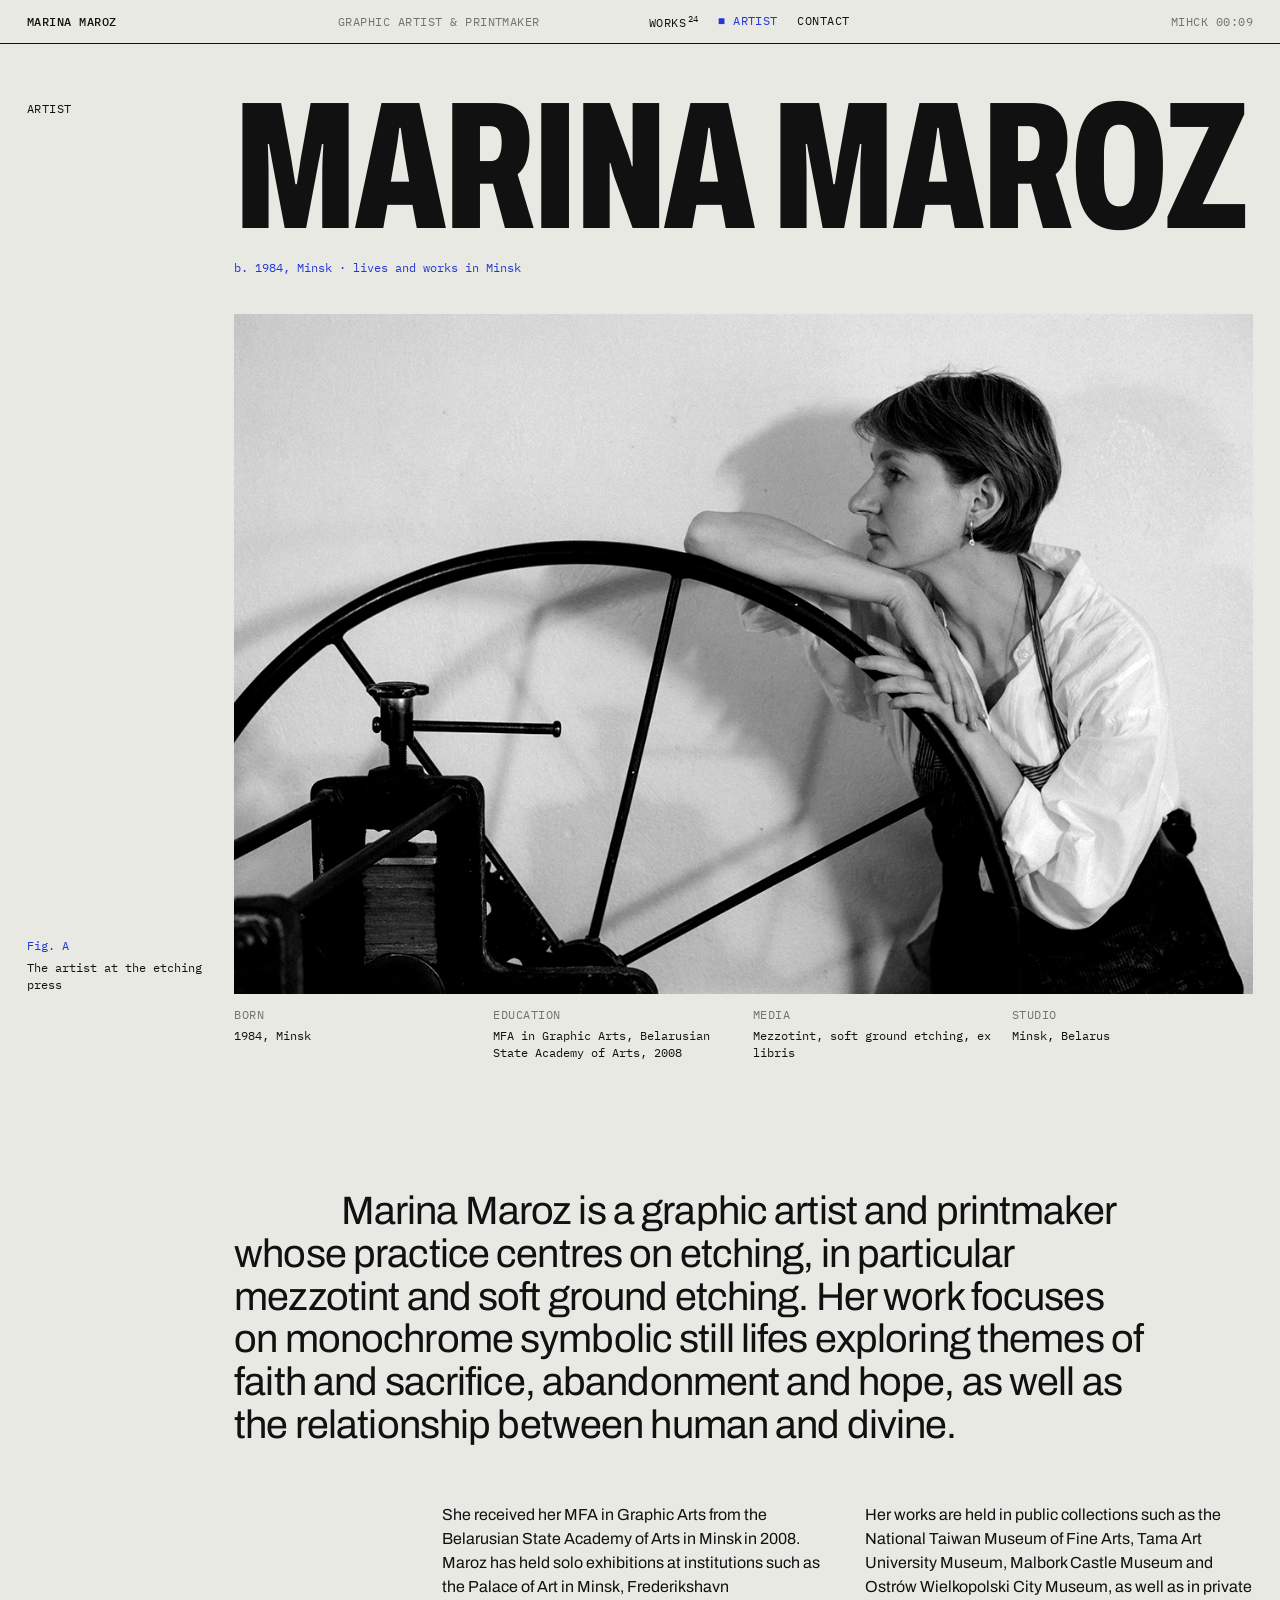
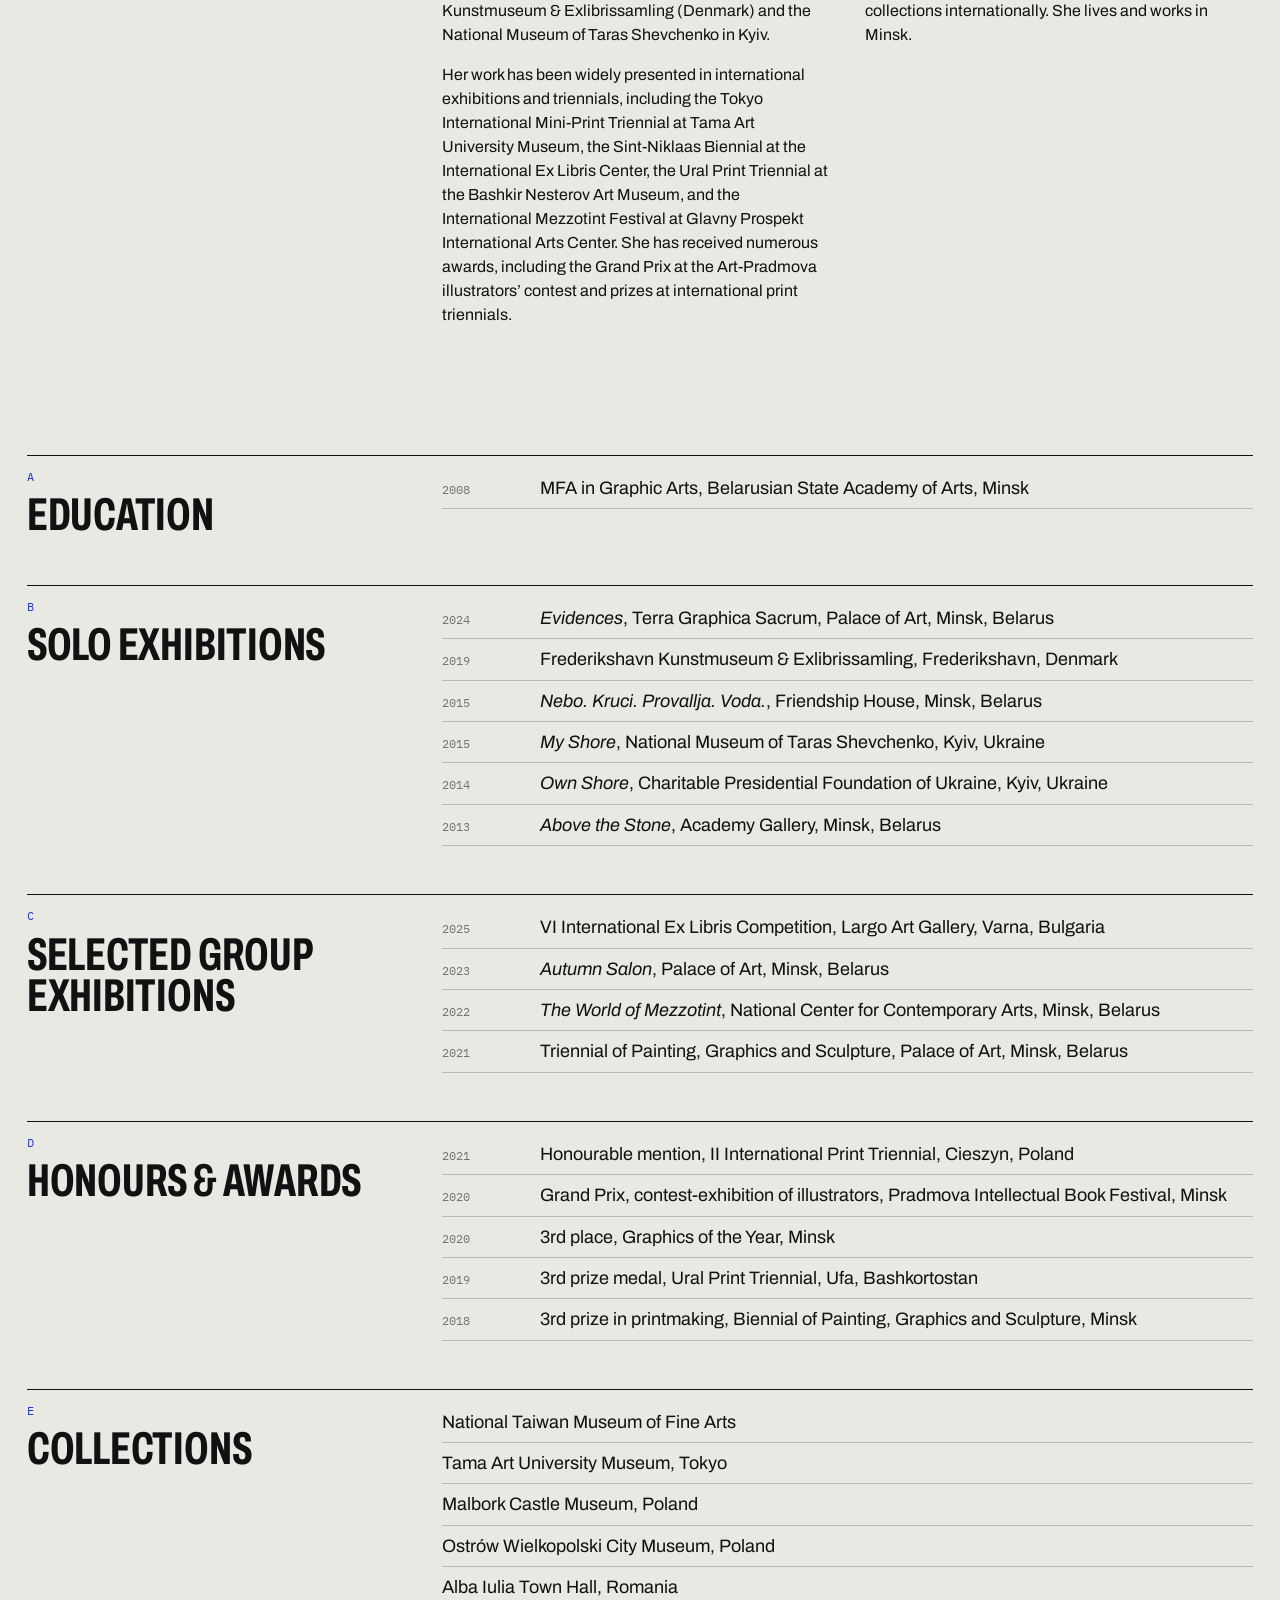
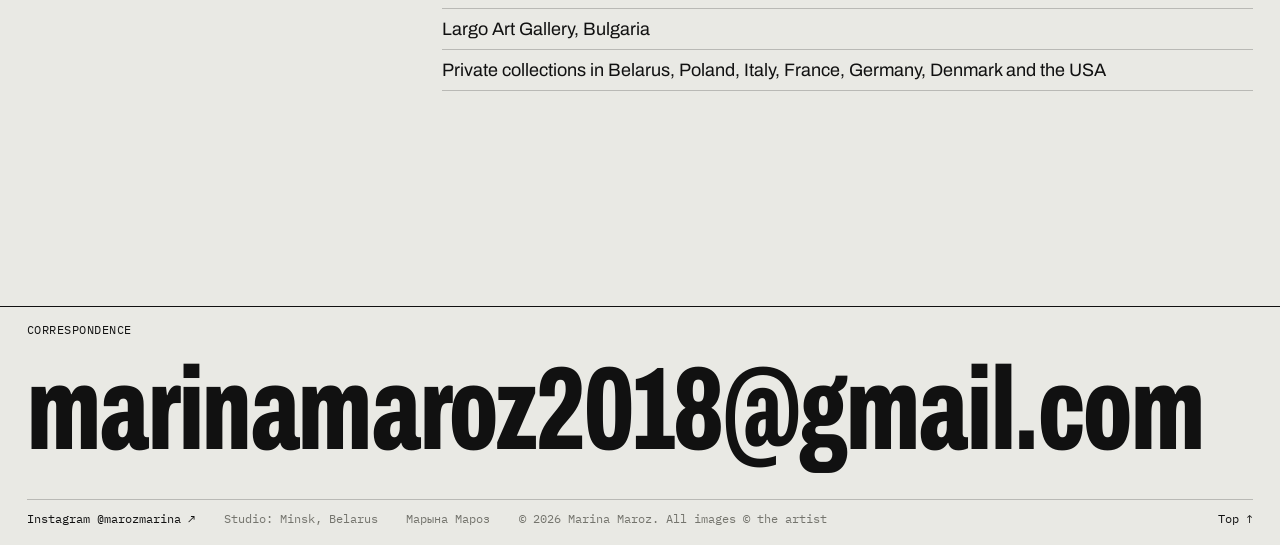
==== commit 283fe554: "Save design option: catalogue Alternative design built from scratch for comparison; not deployed (Pa" ====
--- a/docs/about.html
+++ b/docs/about.html
@@ -7,7 +7,7 @@
 <meta name="viewport" content="width=device-width, initial-scale=1.0, user-scalable=yes">
 
 
-<title>About – Marina Maroz</title>
+<title>Artist – Marina Maroz</title>
 <style>
 /* Default styles provided by pandoc.
 ** See https://pandoc.org/MANUAL.html#variables-for-html for config info.
@@ -31,157 +31,128 @@
 
 
 <link href="./images/favicon.svg" rel="icon" type="image/svg+xml">
+<meta name="theme-color" content="#e9e9e4">
 <link rel="preconnect" href="https://fonts.googleapis.com">
 <link rel="preconnect" href="https://fonts.gstatic.com" crossorigin="">
-<link href="https://fonts.googleapis.com/css2?family=Hanken+Grotesk:wght@300;400;500;600&amp;family=Instrument+Serif:ital@0;1&amp;display=swap" rel="stylesheet">
+<link rel="stylesheet" href="https://fonts.googleapis.com/css2?family=Archivo:wdth,wght@62..125,100..900&amp;family=IBM+Plex+Mono:wght@400;500&amp;display=swap">
 
 
-<link rel="stylesheet" href="styles/exhibition.css">
+<link rel="stylesheet" href="styles/catalogue.css">
 </head>
 
-<body class="page-about">
+<body>
 
 <a class="skip" href="#main">Skip to content</a>
-<header class="chrome">
-  <a class="brand" href="index.html">Marina Maroz</a>
-  <nav class="menu" aria-label="Main">
-    <a href="works.html">Works</a>
-    <a href="about.html">About</a>
-    <a href="contact.html">Contact</a>
+<header class="site-head mono">
+  <a class="h-name" href="index.html">Marina Maroz</a>
+  <span class="h-role">Graphic artist &amp; printmaker</span>
+  <nav class="h-nav" aria-label="Main">
+    <a href="works.html" data-nav="works">Works<sup>24</sup></a>
+    <a href="about.html" data-nav="about">Artist</a>
+    <a href="contact.html" data-nav="contact">Contact</a>
   </nav>
+  <span class="h-loc"><span lang="be">Мінск</span> <time class="h-clock">53.90° N</time></span>
 </header>
+<main id="main"><header id="title-block-header" class="quarto-title-block"></header>
 
 
 
 
-<main class="about" id="main"><header id="title-block-header" class="quarto-title-block"></header>
-  <header class="ab-head">
-    <p class="kicker">About the artist</p>
-    <p class="ab-lead">Marina Maroz (b.&nbsp;1984, Minsk) is a graphic artist and printmaker whose practice centres on etching, in particular <em>mezzotint</em> and <em>soft ground etching</em>.</p>
-  </header>
+<section class="ab-head">
+  <span class="mono s-label">Artist</span>
+  <h1 class="ab-title">Marina Maroz<span class="ab-sub mono">b. 1984, Minsk · lives and works in Minsk</span></h1>
+</section>
 
-  <figure class="ab-portrait">
-    <img src="images/portrait.jpg" width="1200" height="800" alt="Marina Maroz leaning on the wheel of an etching press">
-    <figcaption>At the etching press, Minsk</figcaption>
-  </figure>
+<figure class="ab-portrait">
+  <img src="images/portrait.jpg" alt="Marina Maroz at the etching press">
+  <figcaption class="mono"><span>Fig. A</span><span>The artist at the etching press</span></figcaption>
+</figure>
 
-  <section class="ab-bio">
-    <p>Her work focuses on monochrome symbolic still lifes exploring themes of faith and sacrifice, abandonment and hope, as well as the relationship between human and divine.</p>
-    <p>She received her MFA in Graphic Arts from the Belarusian State Academy of Arts in Minsk in 2008. Maroz has held solo exhibitions at institutions such as the Palace of Art in Minsk, Frederikshavn Kunstmuseum &amp; Exlibrissamling (Denmark) and the National Museum of Taras Shevchenko in Kyiv.</p>
-    <p>Her work has been widely presented in international exhibitions and triennials, including the Tokyo International Mini-Print Triennial at Tama Art University Museum, the Sint-Niklaas Biennial at the International Ex Libris Center, the Ural Print Triennial at the Bashkir Nesterov Art Museum, and the International Mezzotint Festival at Glavny Prospekt International Arts Center. She has received numerous awards, including the Grand Prix at the Art-Pradmova illustrators’ contest and prizes at international print triennials.</p>
-    <p>Her works are held in public collections such as the National Taiwan Museum of Fine Arts, Tama Art University Museum, Malbork Castle Museum and Ostrów Wielkopolski City Museum, as well as in private collections internationally. She lives and works in Minsk.</p>
-  </section>
-
-  <section class="cv" aria-label="Curriculum vitae">
-    <div class="cv-sec">
-      <h2>Solo exhibitions</h2>
-      <dl>
-        <dt>2024</dt><dd><em>Evidences</em>, Terra Graphica Sacrum, Palace of Art, Minsk, Belarus</dd>
-        <dt>2019</dt><dd>Frederikshavn Kunstmuseum &amp; Exlibrissamling, Frederikshavn, Denmark</dd>
-        <dt>2015</dt><dd><em>Nebo. Kruci. Provallja. Voda.</em>, Friendship House, Minsk, Belarus</dd>
-        <dt>2015</dt><dd><em>My Shore</em>, National Museum of Taras Shevchenko, Kyiv, Ukraine</dd>
-        <dt>2014</dt><dd><em>Own Shore</em>, Charitable Presidential Foundation of Ukraine, Kyiv, Ukraine</dd>
-        <dt>2013</dt><dd><em>Above the Stone</em>, Academy Gallery, Minsk, Belarus</dd>
-      </dl>
-    </div>
-    <div class="cv-sec">
-      <h2>Selected group exhibitions</h2>
-      <dl>
-        <dt>2025</dt><dd>VI International Ex Libris Competition, Largo Art Gallery, Varna, Bulgaria</dd>
-        <dt>2023</dt><dd><em>Autumn Salon</em>, Palace of Art, Minsk, Belarus</dd>
-        <dt>2022</dt><dd><em>The World of Mezzotint</em>, National Center for Contemporary Arts, Minsk, Belarus</dd>
-        <dt>2021</dt><dd>Triennial of Painting, Graphics and Sculpture, Palace of Art, Minsk, Belarus</dd>
-      </dl>
-    </div>
-    <div class="cv-sec">
-      <h2>Honours &amp; awards</h2>
-      <dl>
-        <dt>2021</dt><dd>Honourable mention, II International Print Triennial, Cieszyn, Poland</dd>
-        <dt>2020</dt><dd>Grand Prix, contest-exhibition of illustrators, Pradmova Intellectual Book Festival, Minsk</dd>
-        <dt>2020</dt><dd>3rd place, Graphics of the Year, Minsk</dd>
-        <dt>2019</dt><dd>3rd prize medal, Ural Print Triennial, Ufa, Bashkortostan</dd>
-        <dt>2018</dt><dd>3rd prize in printmaking, Biennial of Painting, Graphics and Sculpture, Minsk</dd>
-      </dl>
-    </div>
-    <div class="cv-sec">
-      <h2>Education</h2>
-      <dl>
-        <dt>2008</dt><dd>MFA in Graphic Arts, Belarusian State Academy of Arts, Minsk</dd>
-      </dl>
-    </div>
-    <div class="cv-sec">
-      <h2>Collections</h2>
-      <ul class="coll">
-        <li>National Taiwan Museum of Fine Arts</li>
-        <li>Tama Art University Museum, Tokyo</li>
-        <li>Malbork Castle Museum, Poland</li>
-        <li>Ostrów Wielkopolski City Museum, Poland</li>
-        <li>Alba Iulia Town Hall, Romania</li>
-        <li>Largo Art Gallery, Bulgaria</li>
-        <li>Private collections in Belarus, Poland, Italy, France, Germany, Denmark and the USA</li>
-      </ul>
-    </div>
-  </section>
-
-  <footer class="ab-foot">
-    <a href="index.html">Return to the exhibition <i>→</i></a>
-    <a href="contact.html">Contact <i>→</i></a>
-  </footer>
-</main>
+<section class="ab-facts mono">
+  <dl>
+    <dt>Born</dt><dd>1984, Minsk</dd>
+    <dt>Education</dt><dd>MFA in Graphic Arts, Belarusian State Academy of Arts, 2008</dd>
+    <dt>Media</dt><dd>Mezzotint, soft ground etching, ex libris</dd>
+    <dt>Studio</dt><dd>Minsk, Belarus</dd>
+  </dl>
+</section>
+<div class="ab-bio">
+<div class="ab-lead">
+<p>Marina Maroz is a graphic artist and printmaker whose practice centres on etching, in particular mezzotint and soft ground etching. Her work focuses on monochrome symbolic still lifes exploring themes of faith and sacrifice, abandonment and hope, as well as the relationship between human and divine.</p>
+</div>
+<div class="ab-cols">
+<p>She received her MFA in Graphic Arts from the Belarusian State Academy of Arts in Minsk in 2008. Maroz has held solo exhibitions at institutions such as the Palace of Art in Minsk, Frederikshavn Kunstmuseum &amp; Exlibrissamling (Denmark) and the National Museum of Taras Shevchenko in Kyiv.</p>
+<p>Her work has been widely presented in international exhibitions and triennials, including the Tokyo International Mini-Print Triennial at Tama Art University Museum, the Sint-Niklaas Biennial at the International Ex Libris Center, the Ural Print Triennial at the Bashkir Nesterov Art Museum, and the International Mezzotint Festival at Glavny Prospekt International Arts Center. She has received numerous awards, including the Grand Prix at the Art-Pradmova illustrators’ contest and prizes at international print triennials.</p>
+<p>Her works are held in public collections such as the National Taiwan Museum of Fine Arts, Tama Art University Museum, Malbork Castle Museum and Ostrów Wielkopolski City Museum, as well as in private collections internationally. She lives and works in Minsk.</p>
+</div>
+</div>
+<section class="cv" id="cv">
+  <div class="cv-sec">
+    <h2 class="cv-h"><span class="mono">A</span>Education</h2>
+    <ol class="cv-list">
+      <li><span class="y">2008</span><span>MFA in Graphic Arts, Belarusian State Academy of Arts, Minsk</span></li>
+    </ol>
+  </div>
+  <div class="cv-sec">
+    <h2 class="cv-h"><span class="mono">B</span>Solo exhibitions</h2>
+    <ol class="cv-list">
+      <li><span class="y">2024</span><span><em>Evidences</em>, Terra Graphica Sacrum, Palace of Art, Minsk, Belarus</span></li>
+      <li><span class="y">2019</span><span>Frederikshavn Kunstmuseum &amp; Exlibrissamling, Frederikshavn, Denmark</span></li>
+      <li><span class="y">2015</span><span><em>Nebo. Kruci. Provallja. Voda.</em>, Friendship House, Minsk, Belarus</span></li>
+      <li><span class="y">2015</span><span><em>My Shore</em>, National Museum of Taras Shevchenko, Kyiv, Ukraine</span></li>
+      <li><span class="y">2014</span><span><em>Own Shore</em>, Charitable Presidential Foundation of Ukraine, Kyiv, Ukraine</span></li>
+      <li><span class="y">2013</span><span><em>Above the Stone</em>, Academy Gallery, Minsk, Belarus</span></li>
+    </ol>
+  </div>
+  <div class="cv-sec">
+    <h2 class="cv-h"><span class="mono">C</span>Selected group exhibitions</h2>
+    <ol class="cv-list">
+      <li><span class="y">2025</span><span>VI International Ex Libris Competition, Largo Art Gallery, Varna, Bulgaria</span></li>
+      <li><span class="y">2023</span><span><em>Autumn Salon</em>, Palace of Art, Minsk, Belarus</span></li>
+      <li><span class="y">2022</span><span><em>The World of Mezzotint</em>, National Center for Contemporary Arts, Minsk, Belarus</span></li>
+      <li><span class="y">2021</span><span>Triennial of Painting, Graphics and Sculpture, Palace of Art, Minsk, Belarus</span></li>
+    </ol>
+  </div>
+  <div class="cv-sec">
+    <h2 class="cv-h"><span class="mono">D</span>Honours &amp; awards</h2>
+    <ol class="cv-list">
+      <li><span class="y">2021</span><span>Honourable mention, II International Print Triennial, Cieszyn, Poland</span></li>
+      <li><span class="y">2020</span><span>Grand Prix, contest-exhibition of illustrators, Pradmova Intellectual Book Festival, Minsk</span></li>
+      <li><span class="y">2020</span><span>3rd place, Graphics of the Year, Minsk</span></li>
+      <li><span class="y">2019</span><span>3rd prize medal, Ural Print Triennial, Ufa, Bashkortostan</span></li>
+      <li><span class="y">2018</span><span>3rd prize in printmaking, Biennial of Painting, Graphics and Sculpture, Minsk</span></li>
+    </ol>
+  </div>
+  <div class="cv-sec">
+    <h2 class="cv-h"><span class="mono">E</span>Collections</h2>
+    <ol class="cv-list cv-coll">
+      <li><span>National Taiwan Museum of Fine Arts</span></li>
+      <li><span>Tama Art University Museum, Tokyo</span></li>
+      <li><span>Malbork Castle Museum, Poland</span></li>
+      <li><span>Ostrów Wielkopolski City Museum, Poland</span></li>
+      <li><span>Alba Iulia Town Hall, Romania</span></li>
+      <li><span>Largo Art Gallery, Bulgaria</span></li>
+      <li><span>Private collections in Belarus, Poland, Italy, France, Germany, Denmark and the USA</span></li>
+    </ol>
+  </div>
+</section>
 
 
-<script id="quarto-html-after-body" type="application/javascript">
-  window.document.addEventListener("DOMContentLoaded", function (event) {
-      var localhostRegex = new RegExp(/^(?:http|https):\/\/localhost\:?[0-9]*\//);
-      var mailtoRegex = new RegExp(/^mailto:/);
-        var filterRegex = new RegExp("https:\/\/marinamaroz\.github\.io");
-      const newWindowLabel = "(opens in a new tab)";
-      const newWindowNoteId = "quarto-ext-newwindow-label";
-      // Links reference one hidden label through aria-describedby, so the
-      // announcement never changes their accessible name.
-      var describeNewWindow = (link) => {
-        if (!window.document.getElementById(newWindowNoteId)) {
-          var newWindowNote = window.document.createElement("span");
-          newWindowNote.id = newWindowNoteId;
-          newWindowNote.hidden = true;
-          newWindowNote.textContent = newWindowLabel;
-          window.document.body.appendChild(newWindowNote);
-        }
-        var describedBy = (link.getAttribute("aria-describedby") || "").split(/\s+/).filter(Boolean);
-        if (!describedBy.includes(newWindowNoteId)) {
-          describedBy.push(newWindowNoteId);
-          link.setAttribute("aria-describedby", describedBy.join(" "));
-        }
-      }
-      var isInternal = (href) => {
-          return filterRegex.test(href) || localhostRegex.test(href) || mailtoRegex.test(href);
-      }
-      // Inspect non-navigation links and adorn them if external
-      window.quartoDecorateExternalLinks = function (root) {
-     var links = (root || window.document).querySelectorAll('a[href]:not(.nav-link):not(.navbar-brand):not(.toc-action):not(.sidebar-link):not(.sidebar-item-toggle):not(.pagination-link):not(.no-external):not([aria-hidden]):not(.dropdown-item):not(.quarto-navigation-tool):not(.about-link)');
-      for (var i=0; i<links.length; i++) {
-        const link = links[i];
-        if (!isInternal(link.href)) {
-          // undo the damage that might have been done by quarto-nav.js in the case of
-          // links that we want to consider external
-          if (link.dataset.originalHref !== undefined) {
-            link.href = link.dataset.originalHref;
-          }
-            // target, if specified
-            link.setAttribute("target", "_blank");
-            if (link.getAttribute("rel") === null) {
-              link.setAttribute("rel", "noopener");
-            }
-            describeNewWindow(link);
-          if (!link.classList.contains('no-external-icon')) {
-          }
-        }
-      }
-      };
-      window.quartoDecorateExternalLinks(window.document);
-  });
-  </script>
-<script src="assets/exhibition.js"></script>
+</main>
+<footer class="site-foot">
+  <div class="f-call">
+    <span class="mono f-label">Correspondence</span>
+    <a class="f-mail" href="mailto:marinamaroz2018@gmail.com">marinamaroz2018<wbr>@gmail.com</a>
+  </div>
+  <div class="f-row mono">
+    <a href="https://www.instagram.com/marozmarina" target="_blank" rel="noopener">Instagram @marozmarina ↗</a>
+    <span>Studio: Minsk, Belarus</span>
+    <span lang="be">Марына Мароз</span>
+    <span>© 2026 Marina Maroz. All images © the artist</span>
+    <a href="#main" class="f-top">Top ↑</a>
+  </div>
+</footer>
+<script src="assets/site.js" defer=""></script>
 
 
 
--- a/docs/styles/catalogue.css
+++ b/docs/styles/catalogue.css
@@ -0,0 +1,488 @@
+/* ==========================================================================
+   Marina Maroz — "The Catalogue"
+   Swiss / editorial index. One display family (Archivo, variable width),
+   one mono (IBM Plex Mono). Colours at the top.
+   ========================================================================== */
+
+:root {
+  --bg: #e9e9e4;          /* cool newsprint grey */
+  --ink: #111111;
+  --mute: #74746d;
+  --rule: rgba(17, 17, 17, .22);
+  --accent: #2238d4;      /* ultramarine, from the Evidences plates */
+  --m: clamp(16px, 2.1vw, 32px);   /* page margin */
+  --gut: clamp(10px, 1.4vw, 20px); /* column gutter */
+  --head: 44px;
+  --disp: "Archivo", "Helvetica Neue", Arial, sans-serif;
+  --mono: "IBM Plex Mono", ui-monospace, Menlo, monospace;
+}
+
+*, *::before, *::after { box-sizing: border-box; }
+html { -webkit-text-size-adjust: 100%; scroll-behavior: smooth; }
+body {
+  margin: 0; background: var(--bg); color: var(--ink);
+  font: 400 17px/1.45 var(--disp); font-stretch: 100%;
+  -webkit-font-smoothing: antialiased; overflow-x: hidden;
+}
+img { display: block; max-width: 100%; }
+a { color: inherit; text-decoration: none; }
+a:hover { color: var(--accent); }
+button { font: inherit; color: inherit; background: none; border: 0; padding: 0; cursor: pointer; }
+em { font-style: italic; }
+::selection { background: var(--accent); color: #fff; }
+:focus-visible { outline: 2px solid var(--accent); outline-offset: 2px; }
+p { margin: 0; }
+main { display: block; }
+
+.mono { font-family: var(--mono); font-size: 12px; line-height: 1.45; letter-spacing: 0; }
+.skip { position: absolute; left: -999px; }
+.skip:focus { left: var(--m); top: 8px; z-index: 200; background: var(--ink); color: var(--bg); padding: 6px 10px; }
+.s-label { display: block; text-transform: uppercase; letter-spacing: .04em; }
+
+/* Quarto minimal leftovers */
+#title-block-header, .quarto-title-block { display: none; }
+
+/* ---------- Header ---------------------------------------------------- */
+.site-head {
+  position: sticky; top: 0; z-index: 60;
+  display: grid; grid-template-columns: repeat(12, minmax(0, 1fr)); column-gap: var(--gut);
+  align-items: center; height: var(--head); padding: 0 var(--m);
+  background: var(--bg); border-bottom: 1px solid var(--ink);
+  text-transform: uppercase; letter-spacing: .04em;
+}
+.h-name { grid-column: 1 / 4; font-weight: 500; }
+.h-role { grid-column: 4 / 7; color: var(--mute); }
+.h-nav  { grid-column: 7 / 10; display: flex; gap: 1.6em; }
+.h-nav a[aria-current] { color: var(--accent); }
+.h-nav a[aria-current]::before { content: "■ "; }
+.h-nav sup { font-size: .75em; margin-left: .15em; }
+.h-loc  { grid-column: 10 / 13; text-align: right; color: var(--mute); white-space: nowrap; }
+
+/* ---------- Landing: hero --------------------------------------------- */
+.hero {
+  position: relative; --vh: min(100svh, 1000px); min-height: calc(var(--vh) - var(--head));
+  display: flex; flex-direction: column; justify-content: space-between;
+  padding: 0 var(--m) calc(var(--m) * .6);
+  --mega: min(25vw, calc((var(--vh) - var(--head) - 150px) / 1.6));
+}
+.hero-meta {
+  display: grid; grid-template-columns: repeat(12, minmax(0, 1fr)); column-gap: var(--gut);
+  padding-top: 14px;
+}
+.hero-meta p { grid-column: span 2; position: relative; padding-top: 10px; border-top: 1px solid var(--ink); }
+.hero-meta p:nth-child(1) { grid-column: 7 / 9; }
+.hero-meta p:nth-child(2) { grid-column: 9 / 11; }
+.hero-meta p:nth-child(3) { grid-column: 11 / 13; }
+.hero-meta .k { display: block; color: var(--mute); margin-bottom: 4px; }
+.hero-meta a { color: var(--accent); }
+
+.mega {
+  margin: 0; font-family: var(--disp); font-weight: 800; font-stretch: 62%;
+  font-size: var(--mega); line-height: .79; letter-spacing: -.012em; text-transform: uppercase;
+}
+.mega span { display: block; }
+.mega-l2 { text-align: right; margin-right: -.02em; }
+.mega-o {
+  display: inline-block; position: relative; width: .73em; height: .73em;
+  margin: 0 .035em 0 .045em; vertical-align: baseline;
+}
+.mega-o img {
+  position: absolute; inset: 0; width: 100%; height: 100%; object-fit: contain;
+  transition: opacity 1.1s ease, transform 1.4s cubic-bezier(.2,.7,.1,1);
+}
+.mega-o .o-b { opacity: 0; }
+.mega-o.swap .o-a { opacity: 0; }
+.mega-o.swap .o-b { opacity: 1; }
+.mega-o:hover img { transform: scale(1.04); }
+.o-cap {
+  position: absolute; left: var(--m); bottom: calc(var(--mega) * .79 * .5 + var(--m) * .6);
+  width: calc((100% - 2 * var(--m)) * .25); transform: translateY(50%);
+}
+.o-fig { display: block; color: var(--accent); }
+
+/* ---------- Landing: statement ---------------------------------------- */
+.statement, .recent, .ab-head, .ab-bio, .cat-head, .ct-page {
+  display: grid; grid-template-columns: repeat(12, minmax(0, 1fr)); column-gap: var(--gut);
+  padding: 0 var(--m);
+}
+.statement { padding-top: clamp(80px, 12vw, 200px); padding-bottom: clamp(80px, 10vw, 170px); row-gap: 48px; }
+.statement .s-label { grid-column: 1 / 3; padding-top: .6em; }
+.s-big {
+  grid-column: 3 / 12; font-size: clamp(28px, 3.7vw, 60px); line-height: 1.04;
+  letter-spacing: -.025em; font-weight: 400; text-indent: 8.33vw;
+}
+.s-small { grid-column: 8 / 12; font-size: 16px; color: var(--ink); }
+.s-small a { color: var(--accent); white-space: nowrap; }
+
+/* ---------- Landing: contents ----------------------------------------- */
+.contents { padding: 0 var(--m); }
+.ct-head, .ct-row {
+  display: grid; grid-template-columns: repeat(12, minmax(0, 1fr)); column-gap: var(--gut); align-items: center;
+}
+.ct-head { text-transform: uppercase; letter-spacing: .04em; padding-bottom: 8px; border-bottom: 1px solid var(--ink); }
+.ct-head span:nth-child(1) { grid-column: 1 / 2; }
+.ct-head span:nth-child(2) { grid-column: 2 / 7; }
+.ct-head span:nth-child(3) { grid-column: 7 / 9; }
+.ct-head span:nth-child(4) { grid-column: 9 / 10; }
+.ct-row { border-bottom: 1px solid var(--ink); padding: 6px 0 2px; position: relative; }
+.ct-no { grid-column: 1 / 2; align-self: start; padding-top: 1.1em; }
+.ct-name {
+  grid-column: 2 / 7; font-weight: 700; font-stretch: 62%; text-transform: uppercase;
+  font-size: clamp(56px, 9.6vw, 170px); line-height: .9; letter-spacing: -.01em;
+  transition: transform .5s cubic-bezier(.2,.7,.1,1);
+}
+.ct-yrs { grid-column: 7 / 9; }
+.ct-n { grid-column: 9 / 10; }
+.ct-strip { grid-column: 10 / 13; display: flex; justify-content: flex-end; align-items: center; min-width: 0; }
+.ct-strip img {
+  height: clamp(40px, 4.4vw, 68px); width: auto; margin-left: calc(clamp(40px, 4.4vw, 68px) * -.72);
+  transition: margin .6s cubic-bezier(.2,.7,.1,1), transform .6s cubic-bezier(.2,.7,.1,1);
+  filter: drop-shadow(0 0 0 transparent);
+}
+.ct-strip img:first-child { margin-left: 0; }
+.ct-row:hover { color: var(--accent); }
+.ct-row:hover .ct-name { transform: translateX(.12em); }
+.ct-row:hover .ct-strip img { margin-left: calc(clamp(40px, 4.4vw, 68px) * -.25); }
+.ct-row:hover .ct-strip img:first-child { margin-left: 0; }
+
+/* ---------- Landing: detail plate ------------------------------------- */
+.plate-detail { margin: clamp(80px, 11vw, 180px) 0 0; }
+.plate-detail img { width: 100%; height: min(78vh, 56vw); object-fit: cover; object-position: 50% 45%; }
+.plate-detail figcaption {
+  display: grid; grid-template-columns: repeat(12, minmax(0, 1fr)); column-gap: var(--gut);
+  padding: 10px var(--m) 0;
+}
+.plate-detail figcaption span:nth-child(1) { grid-column: 1 / 3; color: var(--accent); }
+.plate-detail figcaption span:nth-child(2) { grid-column: 3 / 6; }
+.plate-detail figcaption span:nth-child(3) { grid-column: 6 / 10; }
+.plate-detail figcaption a { grid-column: 10 / 13; text-align: right; }
+
+/* ---------- Landing: recent ------------------------------------------- */
+.recent { padding-top: clamp(80px, 10vw, 160px); row-gap: 0; }
+.recent .s-label { grid-column: 1 / 3; }
+.rec { grid-column: 3 / 13; list-style: none; margin: 0; padding: 0; border-top: 1px solid var(--ink); }
+.rec li {
+  display: grid; grid-template-columns: 5rem minmax(0, 1fr) minmax(0, 1fr); column-gap: var(--gut);
+  align-items: baseline; padding: 14px 0 13px; border-bottom: 1px solid var(--rule);
+  font-size: clamp(19px, 1.7vw, 26px); letter-spacing: -.01em; line-height: 1.2;
+}
+.rec .mono:last-child { color: var(--mute); }
+.recent .more { grid-column: 3 / 13; margin-top: 14px; color: var(--accent); }
+
+/* ---------- Footer ----------------------------------------------------- */
+.site-foot { margin-top: clamp(100px, 13vw, 220px); border-top: 1px solid var(--ink); padding: 14px var(--m) 18px; }
+.f-call { display: grid; grid-template-columns: repeat(12, minmax(0, 1fr)); column-gap: var(--gut); }
+.f-label { grid-column: 1 / 3; text-transform: uppercase; letter-spacing: .04em; }
+.f-mail {
+  grid-column: 1 / 13; margin-top: 24px; font-weight: 800; font-stretch: 62%;
+  font-size: clamp(40px, 9.2vw, 168px); line-height: .82; letter-spacing: -.012em; word-break: break-word;
+}
+.f-row {
+  display: flex; flex-wrap: wrap; gap: 6px 2.4em; margin-top: 40px; padding-top: 10px;
+  border-top: 1px solid var(--rule); color: var(--mute);
+}
+.f-row a { color: var(--ink); }
+.f-row a:hover { color: var(--accent); }
+.f-top { margin-left: auto; }
+body:has(.ct-page) .f-call { display: none; }
+body:has(.ct-page) .site-foot { margin-top: 80px; }
+
+/* ---------- Works: head + bar ----------------------------------------- */
+.cat-head { padding-top: clamp(28px, 4vw, 64px); padding-bottom: 28px; row-gap: 20px; align-items: end; }
+.cat-label { grid-column: 1 / 3; align-self: start; text-transform: uppercase; letter-spacing: .04em; padding-top: .4em; }
+.cat-title {
+  grid-column: 3 / 13; margin: 0; font-weight: 800; font-stretch: 62%; text-transform: uppercase;
+  font-size: clamp(88px, 17vw, 300px); line-height: .78; letter-spacing: -.012em;
+}
+.cat-yrs { font-family: var(--mono); font-size: 13px; font-weight: 400; letter-spacing: 0; vertical-align: top; color: var(--accent); margin-left: .4em; }
+.cat-intro { grid-column: 9 / 13; font-size: 15px; line-height: 1.4; }
+
+.cat-bar {
+  position: sticky; top: var(--head); z-index: 30; background: var(--bg);
+  display: flex; justify-content: space-between; align-items: center; gap: 12px;
+  margin: 0 var(--m); height: 42px; border-top: 1px solid var(--ink); border-bottom: 1px solid var(--ink);
+  text-transform: uppercase; letter-spacing: .04em;
+}
+.cat-filters, .cat-views { display: flex; gap: 4px; }
+.cat-bar button { padding: 4px 8px; border-radius: 0; }
+.cat-bar button sup { font-size: .75em; }
+.cat-bar button:hover { color: var(--accent); }
+.cat-bar button.on { background: var(--ink); color: var(--bg); }
+
+/* ---------- Works: index ---------------------------------------------- */
+.view-index { padding: 0 var(--m); }
+.ix-head, .row-a {
+  display: grid; column-gap: var(--gut); align-items: baseline;
+  grid-template-columns: 3.4rem 0 minmax(0, 1fr) 7.5rem 4.5rem minmax(0, 15rem) 6.5rem;
+}
+.ix-head { height: 34px; align-items: center; text-transform: uppercase; letter-spacing: .04em; color: var(--mute); border-bottom: 1px solid var(--ink); }
+.ix-head button { text-align: left; text-transform: uppercase; letter-spacing: .04em; }
+.ix-head button.on { color: var(--ink); }
+.ix-head button.on::after { content: " ↓"; }
+.ix-head button:hover { color: var(--accent); }
+.c-th { overflow: hidden; }
+.c-th img { display: none; }
+.ix { list-style: none; margin: 0; padding: 0; }
+.row { border-bottom: 1px solid var(--rule); }
+.row-a { padding: 9px 0 7px; transition: opacity .25s ease, color .2s ease; }
+.c-no, .c-series, .c-year, .c-medium, .c-size { font-family: var(--mono); font-size: 12px; }
+.c-no { color: var(--mute); }
+.c-title {
+  font-size: clamp(26px, 3.05vw, 50px); line-height: .98; font-weight: 500; font-stretch: 72%;
+  letter-spacing: -.012em; transition: transform .4s cubic-bezier(.2,.7,.1,1);
+}
+.c-series, .c-medium { color: var(--mute); }
+.c-size { text-align: right; }
+.ix.hovering .row:not(.hot) .row-a { opacity: .26; }
+.row.hot .row-a { color: var(--accent); }
+.row.hot .c-no, .row.hot .c-series, .row.hot .c-medium { color: var(--accent); }
+.row.hot .c-title { transform: translateX(.18em); }
+.row[hidden], .grp[hidden] { display: none; }
+
+.grp {
+  display: grid; grid-template-columns: 3.4rem 0 minmax(0, 1fr) 7.5rem 4.5rem minmax(0, 15rem) 6.5rem;
+  column-gap: var(--gut); align-items: baseline; padding: 44px 0 10px; border-bottom: 1px solid var(--ink);
+  font-family: var(--mono); font-size: 12px; text-transform: uppercase; letter-spacing: .04em;
+}
+.grp:first-child { padding-top: 22px; }
+.grp-no { color: var(--accent); }
+.grp-no { grid-column: 1; }
+.grp-name { grid-column: 3; }
+.grp-yrs { grid-column: 4 / 6; }
+.grp-n { display: none; }
+.grp-text { grid-column: 6 / 8; text-transform: none; letter-spacing: 0; color: var(--mute); }
+.ix.flat .grp { display: none; }
+
+/* cursor follower (fine pointers only) */
+.follower {
+  position: fixed; left: 0; top: 0; z-index: 40; pointer-events: none;
+  width: clamp(220px, 24vw, 400px); opacity: 0; transition: opacity .2s ease;
+  will-change: transform;
+}
+.follower.on { opacity: 1; }
+.follower img { width: 100%; height: auto; max-height: 52vh; object-fit: contain; object-position: left top; }
+.follower-no { display: block; margin-top: 6px; color: var(--accent); }
+
+/* ---------- Works: to scale ------------------------------------------- */
+.view-scale { padding: 28px var(--m) 0; --k: .36vw; }
+.scale-bar { display: flex; align-items: center; gap: 10px; color: var(--mute); text-transform: uppercase; letter-spacing: .04em; margin-bottom: 36px; }
+.scale-rule { width: calc(var(--k) * 10); height: 7px; border: 1px solid var(--ink); border-top: 0; }
+.plates { display: flex; flex-wrap: wrap; align-items: flex-end; gap: calc(var(--k) * 7) calc(var(--k) * 5); }
+.plate { width: calc(var(--w) * var(--k)); text-align: left; }
+.plate img { width: 100%; aspect-ratio: var(--w) / var(--h); object-fit: contain; transition: transform .5s cubic-bezier(.2,.7,.1,1); }
+.plate:hover img { transform: translateY(-6px); }
+.plate-cap { display: block; margin-top: 8px; font-family: var(--mono); font-size: 11px; line-height: 1.3; min-height: 2.6em; }
+.plate-cap b { font-weight: 500; color: var(--accent); }
+.plate[hidden] { display: none; }
+
+/* ---------- Works: viewer --------------------------------------------- */
+.viewer {
+  position: fixed; inset: 0; z-index: 100; background: var(--bg);
+  display: grid; grid-template-columns: minmax(0, 1fr) minmax(280px, 26vw); grid-template-rows: minmax(0, 1fr) 52px;
+}
+.viewer[hidden] { display: none; }
+.v-stage { display: flex; align-items: center; justify-content: center; padding: 4vh 4vw; min-height: 0; }
+.v-img { max-width: 100%; max-height: 100%; object-fit: contain; opacity: 0; transition: opacity .35s ease; }
+.v-img.ready { opacity: 1; }
+.v-stage.detail .v-img { max-height: 100%; }
+.v-meta { border-left: 1px solid var(--ink); padding: 24px var(--m); display: flex; flex-direction: column; gap: 22px; overflow: auto; }
+.v-count { color: var(--accent); text-transform: uppercase; letter-spacing: .04em; }
+.v-title { margin: 0; font-weight: 700; font-stretch: 62%; text-transform: uppercase; font-size: clamp(44px, 4.6vw, 84px); line-height: .86; letter-spacing: -.01em; }
+.v-dl { display: grid; grid-template-columns: 5.5em 1fr; gap: 8px 12px; margin: 0; border-top: 1px solid var(--ink); padding-top: 12px; }
+.v-dl dt { color: var(--mute); text-transform: uppercase; letter-spacing: .04em; }
+.v-dl dd { margin: 0; }
+.v-detail { align-self: flex-start; border: 1px solid var(--ink); padding: 7px 12px; text-transform: uppercase; letter-spacing: .04em; }
+.v-detail:hover, .v-detail.on { background: var(--ink); color: var(--bg); }
+.v-nav { grid-column: 1 / -1; display: flex; border-top: 1px solid var(--ink); text-transform: uppercase; letter-spacing: .04em; }
+.v-nav button { flex: 1; text-align: left; padding: 0 var(--m); border-right: 1px solid var(--ink); }
+.v-nav button:last-child { border-right: 0; text-align: right; }
+.v-nav .v-close { flex: 0 0 26vw; min-width: 280px; }
+.v-nav button:hover { background: var(--ink); color: var(--bg); }
+body.v-open { overflow: hidden; }
+
+/* ---------- About ----------------------------------------------------- */
+.ab-head { padding-top: clamp(28px, 4vw, 64px); padding-bottom: clamp(24px, 3vw, 48px); }
+.ab-head .s-label { grid-column: 1 / 3; padding-top: .4em; }
+.ab-title {
+  grid-column: 3 / 13; margin: 0; font-weight: 800; font-stretch: 62%; text-transform: uppercase;
+  font-size: clamp(76px, 14.2vw, 260px); line-height: .8; letter-spacing: -.012em;
+}
+.ab-sub { display: block; margin-top: 18px; font-weight: 400; font-stretch: 100%; text-transform: none; color: var(--accent); }
+.ab-portrait {
+  margin: 0; display: grid; grid-template-columns: repeat(12, minmax(0, 1fr)); column-gap: var(--gut);
+  padding: 0 var(--m);
+}
+.ab-portrait img { grid-column: 3 / 13; grid-row: 1; width: 100%; filter: grayscale(1) contrast(1.04); }
+.ab-portrait figcaption { grid-column: 1 / 3; grid-row: 1; align-self: end; display: flex; flex-direction: column; gap: 4px; }
+.ab-portrait figcaption span:first-child { color: var(--accent); }
+.ab-facts { padding: 12px var(--m) 0; }
+.ab-facts dl {
+  margin: 0 0 0 calc((100% + var(--gut)) / 12 * 2);
+  display: grid; grid-template-columns: repeat(4, minmax(0, 1fr)); grid-template-rows: auto auto;
+  grid-auto-flow: column; column-gap: var(--gut); row-gap: 4px;
+}
+.ab-facts dt { color: var(--mute); text-transform: uppercase; letter-spacing: .04em; }
+.ab-facts dd { margin: 0; }
+.ab-bio { padding-top: clamp(80px, 10vw, 170px); row-gap: 56px; }
+.ab-lead { grid-column: 3 / 12; font-size: clamp(26px, 3.1vw, 50px); line-height: 1.08; letter-spacing: -.022em; }
+.ab-lead p { text-indent: 8.33vw; }
+.ab-cols { grid-column: 5 / 13; columns: 2; column-gap: calc(var(--gut) * 2); font-size: 16px; line-height: 1.5; }
+.ab-cols p { margin: 0 0 1em; break-inside: avoid-column; }
+
+.cv { padding: clamp(80px, 10vw, 160px) var(--m) 0; }
+.cv-sec {
+  display: grid; grid-template-columns: repeat(12, minmax(0, 1fr)); column-gap: var(--gut);
+  border-top: 1px solid var(--ink); padding: 12px 0 48px;
+}
+.cv-h {
+  grid-column: 1 / 5; margin: 0; font-weight: 700; font-stretch: 62%; text-transform: uppercase;
+  font-size: clamp(34px, 3.6vw, 60px); line-height: .9; letter-spacing: -.005em; align-self: start;
+  position: sticky; top: calc(var(--head) + 16px);
+}
+.cv-h .mono { display: block; font-weight: 400; font-stretch: 100%; color: var(--accent); margin-bottom: 10px; text-transform: uppercase; }
+.cv-list { grid-column: 5 / 13; list-style: none; margin: 0; padding: 0; }
+.cv-list li {
+  display: grid; grid-template-columns: 5rem minmax(0, 1fr); column-gap: var(--gut); align-items: baseline;
+  padding: 9px 0 8px; border-bottom: 1px solid var(--rule); font-size: 18px; line-height: 1.3;
+}
+.cv-list .y { font-family: var(--mono); font-size: 12px; color: var(--mute); }
+.cv-coll li { grid-template-columns: minmax(0, 1fr); }
+
+/* ---------- Contact --------------------------------------------------- */
+.ct-page { padding-top: clamp(28px, 4vw, 64px); row-gap: 28px; }
+.ct-page .s-label { grid-column: 1 / 3; padding-top: .5em; }
+.cp-lead { grid-column: 3 / 12; font-size: clamp(28px, 3.7vw, 60px); line-height: 1.04; letter-spacing: -.025em; text-indent: 8.33vw; }
+.cp-mail {
+  grid-column: 1 / 13; margin-top: clamp(40px, 6vw, 100px); font-weight: 800; font-stretch: 62%;
+  font-size: min(13vw, 240px); line-height: .8; letter-spacing: -.012em; text-transform: uppercase;
+}
+.cp-mail span { display: block; }
+.cp-mail span:last-child { text-align: right; }
+.cp-dl { grid-column: 1 / 7; display: grid; grid-template-columns: 7em 1fr; gap: 8px 12px; margin: 32px 0 0; border-top: 1px solid var(--ink); padding-top: 12px; align-self: start; }
+.cp-dl dt { color: var(--mute); text-transform: uppercase; letter-spacing: .04em; }
+.cp-dl dd { margin: 0; }
+.cp-plate { grid-column: 9 / 13; margin-top: 32px; display: flex; flex-direction: column; gap: 10px; }
+.cp-plate img { width: 62%; align-self: flex-end; }
+.cp-plate span { text-align: right; }
+
+/* ---------- Tablet ---------------------------------------------------- */
+@media (max-width: 1100px) {
+  .h-role { display: none; }
+  .h-name { grid-column: 1 / 5; }
+  .h-nav { grid-column: 5 / 10; }
+  .ix-head, .row-a { grid-template-columns: 2.8rem 0 minmax(0, 1fr) 6.5rem 3.6rem minmax(0, 11rem) 5.5rem; }
+  .grp { grid-template-columns: 2.8rem 0 minmax(0, 1fr) 6.5rem 3.6rem minmax(0, 11rem) 5.5rem; }
+}
+
+/* ---------- Mobile ---------------------------------------------------- */
+@media (max-width: 760px) {
+  :root { --head: 42px; }
+  body { font-size: 16px; }
+  .site-head { grid-template-columns: auto 1fr; }
+  .h-name { grid-column: 1; }
+  .h-nav { grid-column: 2; justify-content: flex-end; gap: 1em; }
+  .h-nav sup { display: none; }
+  .h-nav a[aria-current]::before { content: ""; }
+  .h-loc { display: none; }
+
+  .hero { --mega: 31vw; min-height: 0; padding-bottom: 28px; gap: 28px; }
+  .hero-meta { grid-template-columns: 1fr 1fr; row-gap: 14px; }
+  .hero-meta p:nth-child(1) { grid-column: 1 / 3; }
+  .hero-meta p:nth-child(2) { grid-column: 1 / 2; }
+  .hero-meta p:nth-child(3) { grid-column: 2 / 3; }
+  .mega { margin-top: 18vw; }
+  .o-cap { position: static; width: auto; transform: none; margin-top: 12px; }
+
+  .statement, .recent, .ab-head, .ab-bio, .cat-head, .ct-page { grid-template-columns: minmax(0, 1fr); }
+  .statement > *, .recent > *, .ab-head > *, .ab-bio > *, .cat-head > *, .ct-page > * { grid-column: 1 / -1 !important; }
+  .statement { padding-top: 72px; padding-bottom: 72px; row-gap: 20px; }
+  .s-big { text-indent: 0; font-size: 29px; }
+
+  .ct-head { display: none; }
+  .ct-row { grid-template-columns: 2.2rem minmax(0, 1fr) auto; row-gap: 6px; padding: 10px 0 12px; }
+  .ct-no { grid-column: 1; padding-top: .4em; }
+  .ct-name { grid-column: 2 / 4; font-size: 19vw; }
+  .ct-yrs { grid-column: 2; }
+  .ct-n { grid-column: 3; text-align: right; }
+  .ct-n::after { content: " works"; }
+  .ct-strip { grid-column: 2 / 4; justify-content: flex-start; }
+  .ct-strip img { height: 44px; margin-left: -26px; }
+
+  .plate-detail img { height: 70vw; }
+  .plate-detail figcaption { grid-template-columns: 1fr 1fr; row-gap: 2px; }
+  .plate-detail figcaption > * { grid-column: auto !important; text-align: left !important; }
+
+  .rec li { grid-template-columns: 3.4rem minmax(0, 1fr); font-size: 19px; }
+  .rec li .mono:last-child { grid-column: 2; margin-top: 4px; }
+  .recent .s-label { margin-bottom: 14px; }
+
+  .f-mail { font-size: 16.4vw; }
+  .f-row { flex-direction: column; gap: 4px; }
+  .f-top { margin-left: 0; }
+
+  /* works */
+  .cat-title { font-size: 34vw; }
+  .cat-yrs { display: block; margin: 10px 0 0; }
+  .cat-intro { font-size: 15px; }
+  .cat-bar { height: auto; flex-direction: column; align-items: stretch; gap: 0; padding: 0; }
+  .cat-filters, .cat-views { overflow-x: auto; scrollbar-width: none; padding: 5px 0; }
+  .cat-views { border-top: 1px solid var(--rule); }
+  .cat-bar button { white-space: nowrap; }
+  .ix-head { display: none; }
+  .row-a {
+    grid-template-columns: 56px minmax(0, 1fr) auto; grid-template-rows: auto auto;
+    column-gap: 14px; row-gap: 3px; padding: 10px 0; align-items: center;
+  }
+  .c-th { grid-column: 1; grid-row: 1 / 3; }
+  .c-th img { display: block; width: 56px; height: 56px; object-fit: contain; }
+  .c-no { grid-column: 3; grid-row: 1; text-align: right; align-self: end; }
+  .c-title { grid-column: 2; grid-row: 1; font-size: 26px; align-self: end; }
+  .c-medium { grid-column: 2; grid-row: 2; font-size: 11px; align-self: start; }
+  .c-year { grid-column: 3; grid-row: 2; text-align: right; font-size: 11px; align-self: start; }
+  .c-series, .c-size { display: none; }
+  .grp { grid-template-columns: 2.4rem minmax(0, 1fr) auto; column-gap: 8px; row-gap: 8px; padding-top: 36px; }
+  .grp-name { grid-column: 2; }
+  .grp-yrs { grid-column: 3; }
+  .grp-text { grid-column: 1 / -1; }
+  .view-scale { --k: 1.24vw; }
+  .follower { display: none; }
+
+  .viewer { grid-template-columns: minmax(0, 1fr); grid-template-rows: minmax(0, 1fr) auto 48px; }
+  .v-stage { padding: 20px 16px; }
+  .v-meta { border-left: 0; border-top: 1px solid var(--ink); padding: 14px 16px 16px; gap: 12px; }
+  .v-title { font-size: 40px; }
+  .v-dl { grid-template-columns: 5em 1fr; gap: 4px 10px; padding-top: 10px; }
+  .v-nav .v-close { flex: 0 0 auto; min-width: 0; }
+  .v-nav button { padding: 0 16px; }
+
+  /* about */
+  .ab-title { font-size: 25vw; }
+  .ab-head, .cat-head, .ct-page { row-gap: 12px; }
+  .ab-portrait { grid-template-columns: 1fr; row-gap: 8px; }
+  .ab-portrait img, .ab-portrait figcaption { grid-column: 1; }
+  .ab-portrait figcaption { grid-row: 2; flex-direction: row; gap: 12px; }
+  .ab-facts dl { margin: 0; display: grid; grid-template-columns: 6.6em 1fr; grid-auto-flow: row; grid-template-rows: none; row-gap: 6px; }
+  .ab-bio { padding-top: 64px; row-gap: 32px; }
+  .ab-lead p { text-indent: 0; }
+  .ab-lead { font-size: 26px; }
+  .ab-cols { columns: 1; }
+  .cv { padding-top: 72px; }
+  .cv-sec { grid-template-columns: 1fr; row-gap: 18px; padding-bottom: 36px; }
+  .cv-h, .cv-list { grid-column: 1; }
+  .cv-h { position: static; font-size: 40px; }
+  .cv-list li { grid-template-columns: 3.4rem minmax(0, 1fr); font-size: 16px; }
+
+  /* contact */
+  .cp-lead { text-indent: 0; font-size: 29px; }
+  .cp-mail { font-size: 12.5vw; }
+  .cp-plate img { width: 60%; }
+}
+
+@media (hover: none) {
+  .follower { display: none; }
+}
+
+@media (prefers-reduced-motion: reduce) {
+  *, *::before, *::after { transition: none !important; animation: none !important; scroll-behavior: auto !important; }
+}
+.viewer:focus { outline: none; }
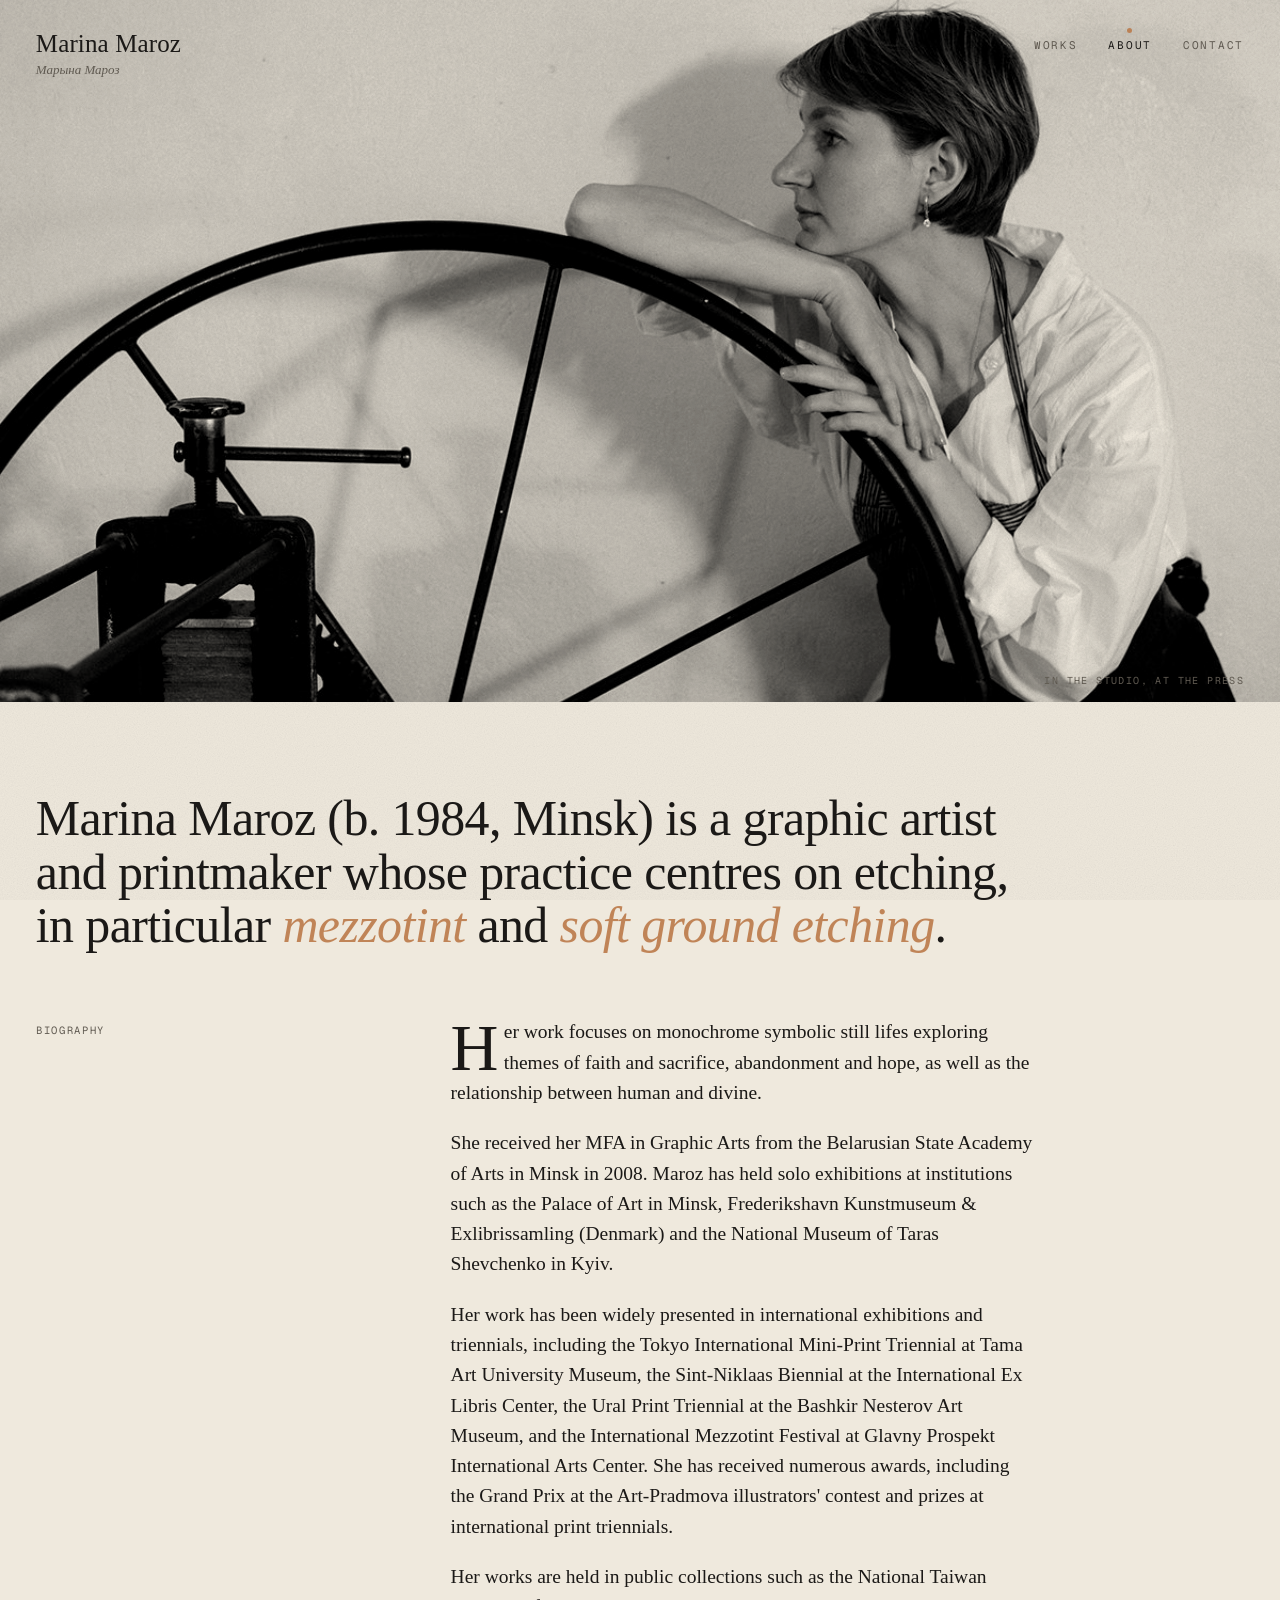
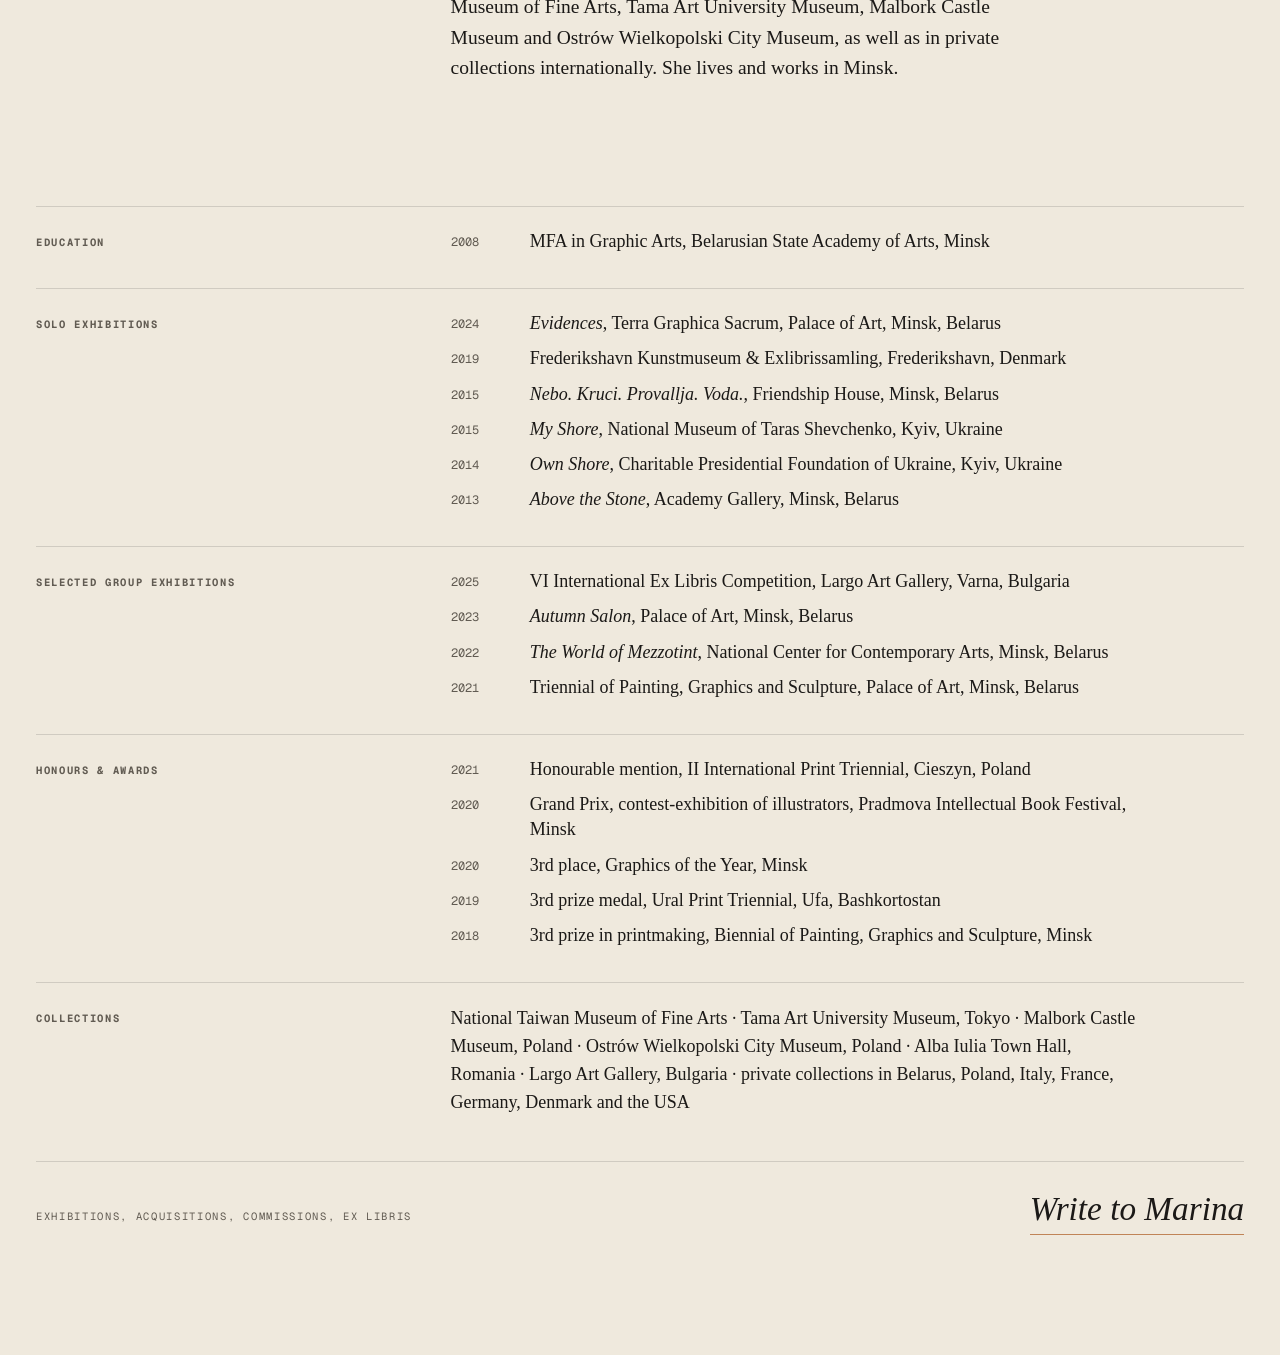
==== commit 847b7072: "Save design option: wheel Alternative design built from scratch for comparison; not deployed (Pages " ====
--- a/docs/about.html
+++ b/docs/about.html
@@ -6,8 +6,9 @@
 
 <meta name="viewport" content="width=device-width, initial-scale=1.0, user-scalable=yes">
 
+<meta name="description" content="Marina Maroz (b. 1984, Minsk), graphic artist and printmaker: biography, exhibitions, awards and collections.">
 
-<title>Artist – Marina Maroz</title>
+<title>About · Marina Maroz – Marina Maroz</title>
 <style>
 /* Default styles provided by pandoc.
 ** See https://pandoc.org/MANUAL.html#variables-for-html for config info.
@@ -31,128 +32,99 @@
 
 
 <link href="./images/favicon.svg" rel="icon" type="image/svg+xml">
-<meta name="theme-color" content="#e9e9e4">
+<meta name="theme-color" content="#0e0d0c">
 <link rel="preconnect" href="https://fonts.googleapis.com">
 <link rel="preconnect" href="https://fonts.gstatic.com" crossorigin="">
-<link rel="stylesheet" href="https://fonts.googleapis.com/css2?family=Archivo:wdth,wght@62..125,100..900&amp;family=IBM+Plex+Mono:wght@400;500&amp;display=swap">
+<link href="https://fonts.googleapis.com/css2?family=Geist+Mono:wght@300;400&amp;family=IM+Fell+English:ital@0;1&amp;family=Old+Standard+TT:ital@0;1&amp;display=swap" rel="stylesheet">
+<script>document.documentElement.classList.add('js')</script>
 
 
-<link rel="stylesheet" href="styles/catalogue.css">
+<link rel="stylesheet" href="styles/site.css">
 </head>
 
-<body>
+<body class="paper page-about">
 
-<a class="skip" href="#main">Skip to content</a>
-<header class="site-head mono">
-  <a class="h-name" href="index.html">Marina Maroz</a>
-  <span class="h-role">Graphic artist &amp; printmaker</span>
-  <nav class="h-nav" aria-label="Main">
-    <a href="works.html" data-nav="works">Works<sup>24</sup></a>
-    <a href="about.html" data-nav="about">Artist</a>
-    <a href="contact.html" data-nav="contact">Contact</a>
+<header class="frame" role="banner">
+  <a class="mark" href="index.html" aria-label="Marina Maroz, home">
+    <span class="mark-name">Marina Maroz</span>
+    <span class="mark-native" lang="be">Марына Мароз</span>
+  </a>
+  <nav class="menu" aria-label="Main">
+    <a href="index.html" data-page="index">Works</a>
+    <a href="about.html" data-page="about">About</a>
+    <a href="contact.html" data-page="contact">Contact</a>
   </nav>
-  <span class="h-loc"><span lang="be">Мінск</span> <time class="h-clock">53.90° N</time></span>
 </header>
-<main id="main"><header id="title-block-header" class="quarto-title-block"></header>
 
 
 
 
-<section class="ab-head">
-  <span class="mono s-label">Artist</span>
-  <h1 class="ab-title">Marina Maroz<span class="ab-sub mono">b. 1984, Minsk · lives and works in Minsk</span></h1>
-</section>
+<main class="sheet"><header id="title-block-header" class="quarto-title-block"></header>
+  <figure class="portrait-band">
+    <img src="images/portrait.jpg" alt="Marina Maroz leaning on the star wheel of an etching press" width="1200" height="800">
+    <figcaption>In the studio, at the press</figcaption>
+  </figure>
 
-<figure class="ab-portrait">
-  <img src="images/portrait.jpg" alt="Marina Maroz at the etching press">
-  <figcaption class="mono"><span>Fig. A</span><span>The artist at the etching press</span></figcaption>
-</figure>
+  <div class="about-grid">
+    <p class="lede" role="heading" aria-level="1">Marina Maroz <span style="white-space:nowrap">(b. 1984, Minsk)</span> is a graphic artist and printmaker whose practice centres on etching, in particular <em>mezzotint</em> and <em>soft ground etching</em>.</p>
 
-<section class="ab-facts mono">
-  <dl>
-    <dt>Born</dt><dd>1984, Minsk</dd>
-    <dt>Education</dt><dd>MFA in Graphic Arts, Belarusian State Academy of Arts, 2008</dd>
-    <dt>Media</dt><dd>Mezzotint, soft ground etching, ex libris</dd>
-    <dt>Studio</dt><dd>Minsk, Belarus</dd>
-  </dl>
-</section>
-<div class="ab-bio">
-<div class="ab-lead">
-<p>Marina Maroz is a graphic artist and printmaker whose practice centres on etching, in particular mezzotint and soft ground etching. Her work focuses on monochrome symbolic still lifes exploring themes of faith and sacrifice, abandonment and hope, as well as the relationship between human and divine.</p>
-</div>
-<div class="ab-cols">
-<p>She received her MFA in Graphic Arts from the Belarusian State Academy of Arts in Minsk in 2008. Maroz has held solo exhibitions at institutions such as the Palace of Art in Minsk, Frederikshavn Kunstmuseum &amp; Exlibrissamling (Denmark) and the National Museum of Taras Shevchenko in Kyiv.</p>
-<p>Her work has been widely presented in international exhibitions and triennials, including the Tokyo International Mini-Print Triennial at Tama Art University Museum, the Sint-Niklaas Biennial at the International Ex Libris Center, the Ural Print Triennial at the Bashkir Nesterov Art Museum, and the International Mezzotint Festival at Glavny Prospekt International Arts Center. She has received numerous awards, including the Grand Prix at the Art-Pradmova illustrators’ contest and prizes at international print triennials.</p>
-<p>Her works are held in public collections such as the National Taiwan Museum of Fine Arts, Tama Art University Museum, Malbork Castle Museum and Ostrów Wielkopolski City Museum, as well as in private collections internationally. She lives and works in Minsk.</p>
-</div>
-</div>
-<section class="cv" id="cv">
-  <div class="cv-sec">
-    <h2 class="cv-h"><span class="mono">A</span>Education</h2>
-    <ol class="cv-list">
-      <li><span class="y">2008</span><span>MFA in Graphic Arts, Belarusian State Academy of Arts, Minsk</span></li>
-    </ol>
+    <p class="label bio-label">Biography</p>
+    <div class="bio">
+      <p>Her work focuses on monochrome symbolic still lifes exploring themes of faith and sacrifice, abandonment and hope, as well as the relationship between human and divine.</p>
+      <p>She received her MFA in Graphic Arts from the Belarusian State Academy of Arts in Minsk in 2008. Maroz has held solo exhibitions at institutions such as the Palace of Art in Minsk, Frederikshavn Kunstmuseum &amp; Exlibrissamling (Denmark) and the National Museum of Taras Shevchenko in Kyiv.</p>
+      <p>Her work has been widely presented in international exhibitions and triennials, including the Tokyo International Mini-Print Triennial at Tama Art University Museum, the Sint-Niklaas Biennial at the International Ex Libris Center, the Ural Print Triennial at the Bashkir Nesterov Art Museum, and the International Mezzotint Festival at Glavny Prospekt International Arts Center. She has received numerous awards, including the Grand Prix at the Art-Pradmova illustrators' contest and prizes at international print triennials.</p>
+      <p>Her works are held in public collections such as the National Taiwan Museum of Fine Arts, Tama Art University Museum, Malbork Castle Museum and Ostrów Wielkopolski City Museum, as well as in private collections internationally. She lives and works in Minsk.</p>
+    </div>
+
+    <div class="cv">
+      <section class="cv-block">
+        <h2 class="label">Education</h2>
+        <dl><dt>2008</dt><dd>MFA in Graphic Arts, Belarusian State Academy of Arts, Minsk</dd></dl>
+      </section>
+      <section class="cv-block">
+        <h2 class="label">Solo exhibitions</h2>
+        <dl>
+          <dt>2024</dt><dd><em>Evidences</em>, Terra Graphica Sacrum, Palace of Art, Minsk, Belarus</dd>
+          <dt>2019</dt><dd>Frederikshavn Kunstmuseum &amp; Exlibrissamling, Frederikshavn, Denmark</dd>
+          <dt>2015</dt><dd><em>Nebo. Kruci. Provallja. Voda.</em>, Friendship House, Minsk, Belarus</dd>
+          <dt>2015</dt><dd><em>My Shore</em>, National Museum of Taras Shevchenko, Kyiv, Ukraine</dd>
+          <dt>2014</dt><dd><em>Own Shore</em>, Charitable Presidential Foundation of Ukraine, Kyiv, Ukraine</dd>
+          <dt>2013</dt><dd><em>Above the Stone</em>, Academy Gallery, Minsk, Belarus</dd>
+        </dl>
+      </section>
+      <section class="cv-block">
+        <h2 class="label">Selected group exhibitions</h2>
+        <dl>
+          <dt>2025</dt><dd>VI International Ex Libris Competition, Largo Art Gallery, Varna, Bulgaria</dd>
+          <dt>2023</dt><dd><em>Autumn Salon</em>, Palace of Art, Minsk, Belarus</dd>
+          <dt>2022</dt><dd><em>The World of Mezzotint</em>, National Center for Contemporary Arts, Minsk, Belarus</dd>
+          <dt>2021</dt><dd>Triennial of Painting, Graphics and Sculpture, Palace of Art, Minsk, Belarus</dd>
+        </dl>
+      </section>
+      <section class="cv-block">
+        <h2 class="label">Honours &amp; awards</h2>
+        <dl>
+          <dt>2021</dt><dd>Honourable mention, II International Print Triennial, Cieszyn, Poland</dd>
+          <dt>2020</dt><dd>Grand Prix, contest-exhibition of illustrators, Pradmova Intellectual Book Festival, Minsk</dd>
+          <dt>2020</dt><dd>3rd place, Graphics of the Year, Minsk</dd>
+          <dt>2019</dt><dd>3rd prize medal, Ural Print Triennial, Ufa, Bashkortostan</dd>
+          <dt>2018</dt><dd>3rd prize in printmaking, Biennial of Painting, Graphics and Sculpture, Minsk</dd>
+        </dl>
+      </section>
+      <section class="cv-block">
+        <h2 class="label">Collections</h2>
+        <p class="flow">National Taiwan Museum of Fine Arts · Tama Art University Museum, Tokyo · Malbork Castle Museum, Poland · Ostrów Wielkopolski City Museum, Poland · Alba Iulia Town Hall, Romania · Largo Art Gallery, Bulgaria · private collections in Belarus, Poland, Italy, France, Germany, Denmark and the USA</p>
+      </section>
+      <div class="coda">
+        <p class="label">Exhibitions, acquisitions, commissions, ex libris</p>
+        <a href="contact.html">Write to Marina</a>
+      </div>
+    </div>
   </div>
-  <div class="cv-sec">
-    <h2 class="cv-h"><span class="mono">B</span>Solo exhibitions</h2>
-    <ol class="cv-list">
-      <li><span class="y">2024</span><span><em>Evidences</em>, Terra Graphica Sacrum, Palace of Art, Minsk, Belarus</span></li>
-      <li><span class="y">2019</span><span>Frederikshavn Kunstmuseum &amp; Exlibrissamling, Frederikshavn, Denmark</span></li>
-      <li><span class="y">2015</span><span><em>Nebo. Kruci. Provallja. Voda.</em>, Friendship House, Minsk, Belarus</span></li>
-      <li><span class="y">2015</span><span><em>My Shore</em>, National Museum of Taras Shevchenko, Kyiv, Ukraine</span></li>
-      <li><span class="y">2014</span><span><em>Own Shore</em>, Charitable Presidential Foundation of Ukraine, Kyiv, Ukraine</span></li>
-      <li><span class="y">2013</span><span><em>Above the Stone</em>, Academy Gallery, Minsk, Belarus</span></li>
-    </ol>
-  </div>
-  <div class="cv-sec">
-    <h2 class="cv-h"><span class="mono">C</span>Selected group exhibitions</h2>
-    <ol class="cv-list">
-      <li><span class="y">2025</span><span>VI International Ex Libris Competition, Largo Art Gallery, Varna, Bulgaria</span></li>
-      <li><span class="y">2023</span><span><em>Autumn Salon</em>, Palace of Art, Minsk, Belarus</span></li>
-      <li><span class="y">2022</span><span><em>The World of Mezzotint</em>, National Center for Contemporary Arts, Minsk, Belarus</span></li>
-      <li><span class="y">2021</span><span>Triennial of Painting, Graphics and Sculpture, Palace of Art, Minsk, Belarus</span></li>
-    </ol>
-  </div>
-  <div class="cv-sec">
-    <h2 class="cv-h"><span class="mono">D</span>Honours &amp; awards</h2>
-    <ol class="cv-list">
-      <li><span class="y">2021</span><span>Honourable mention, II International Print Triennial, Cieszyn, Poland</span></li>
-      <li><span class="y">2020</span><span>Grand Prix, contest-exhibition of illustrators, Pradmova Intellectual Book Festival, Minsk</span></li>
-      <li><span class="y">2020</span><span>3rd place, Graphics of the Year, Minsk</span></li>
-      <li><span class="y">2019</span><span>3rd prize medal, Ural Print Triennial, Ufa, Bashkortostan</span></li>
-      <li><span class="y">2018</span><span>3rd prize in printmaking, Biennial of Painting, Graphics and Sculpture, Minsk</span></li>
-    </ol>
-  </div>
-  <div class="cv-sec">
-    <h2 class="cv-h"><span class="mono">E</span>Collections</h2>
-    <ol class="cv-list cv-coll">
-      <li><span>National Taiwan Museum of Fine Arts</span></li>
-      <li><span>Tama Art University Museum, Tokyo</span></li>
-      <li><span>Malbork Castle Museum, Poland</span></li>
-      <li><span>Ostrów Wielkopolski City Museum, Poland</span></li>
-      <li><span>Alba Iulia Town Hall, Romania</span></li>
-      <li><span>Largo Art Gallery, Bulgaria</span></li>
-      <li><span>Private collections in Belarus, Poland, Italy, France, Germany, Denmark and the USA</span></li>
-    </ol>
-  </div>
-</section>
+</main>
 
 
-</main>
-<footer class="site-foot">
-  <div class="f-call">
-    <span class="mono f-label">Correspondence</span>
-    <a class="f-mail" href="mailto:marinamaroz2018@gmail.com">marinamaroz2018<wbr>@gmail.com</a>
-  </div>
-  <div class="f-row mono">
-    <a href="https://www.instagram.com/marozmarina" target="_blank" rel="noopener">Instagram @marozmarina ↗</a>
-    <span>Studio: Minsk, Belarus</span>
-    <span lang="be">Марына Мароз</span>
-    <span>© 2026 Marina Maroz. All images © the artist</span>
-    <a href="#main" class="f-top">Top ↑</a>
-  </div>
-</footer>
-<script src="assets/site.js" defer=""></script>
+<script src="scripts/site.js" defer=""></script>
 
 
 
--- a/docs/styles/site.css
+++ b/docs/styles/site.css
@@ -0,0 +1,338 @@
+/* Marina Maroz — "The Wheel"
+   Velvet: the rocked mezzotint ground, worked from dark to light.
+   Paper:  the impression, pulled through the press. */
+
+:root {
+  --velvet: #0d0c0b;
+  --velvet-hi: #1c1a17;
+  --burnish: #e9e2d5;
+  --dim: #8f877a;
+  --hair: rgba(233, 226, 213, .17);
+  --copper: #c08457;
+  --paper: #efe9dd;
+  --paper-hi: #f6f2ea;
+  --ink: #1b1917;
+  --graphite: #615b52;
+  --rule: rgba(27, 25, 23, .14);
+
+  --serif: "IM Fell English", "Old Standard TT", Georgia, serif;
+  --mono: "Geist Mono", ui-monospace, "SFMono-Regular", Menlo, monospace;
+  --gutter: clamp(16px, 2.8vw, 40px);
+  --ease: cubic-bezier(.65, 0, .2, 1);
+}
+
+*, *::before, *::after { box-sizing: border-box; }
+html { -webkit-text-size-adjust: 100%; }
+body {
+  margin: 0; min-height: 100svh; overflow-x: hidden;
+  font-family: var(--serif); font-size: 18px; line-height: 1.5;
+  -webkit-font-smoothing: antialiased; text-rendering: optimizeLegibility;
+}
+img { max-width: 100%; display: block; }
+button { font: inherit; color: inherit; background: none; border: 0; padding: 0; cursor: pointer; }
+a { color: inherit; }
+:focus-visible { outline: 1px solid var(--copper); outline-offset: 4px; }
+.sr-only { position: absolute; width: 1px; height: 1px; overflow: hidden; clip: rect(0 0 0 0); white-space: nowrap; }
+::selection { background: var(--copper); color: var(--velvet); }
+
+/* Quarto leftovers */
+#quarto-content, main.content, #quarto-document-content { margin: 0; padding: 0; max-width: none; }
+#title-block-header, .quarto-title-block, #quarto-header, .nav-footer, #quarto-margin-sidebar, #quarto-sidebar { display: none !important; }
+
+/* ---------- grounds ---------- */
+body.velvet {
+  color: var(--burnish);
+  background: var(--velvet) radial-gradient(ellipse 70% 60% at 50% 48%, var(--velvet-hi) 0%, var(--velvet) 62%, #080707 100%) fixed;
+}
+body.paper { color: var(--ink); background: var(--paper); }
+body::after {               /* the rocked burr / the tooth of the paper */
+  content: ""; position: fixed; inset: 0; pointer-events: none; z-index: 100;
+  background-image: url("data:image/svg+xml;utf8,<svg xmlns='http://www.w3.org/2000/svg' width='220' height='220'><filter id='n'><feTurbulence type='fractalNoise' baseFrequency='.9' numOctaves='2' stitchTiles='stitch'/><feColorMatrix type='saturate' values='0'/></filter><rect width='100%' height='100%' filter='url(%23n)'/></svg>");
+  opacity: .11; mix-blend-mode: overlay;
+}
+body.paper::after { opacity: .22; mix-blend-mode: multiply; filter: contrast(.6) brightness(1.25); }
+
+/* ---------- frame (header in the margins, like plate annotations) ---------- */
+.frame {
+  position: fixed; z-index: 20; top: 0; left: 0; right: 0;
+  display: flex; justify-content: space-between; align-items: flex-start;
+  padding: calc(var(--gutter) * .85) var(--gutter); pointer-events: none;
+}
+.frame > * { pointer-events: auto; }
+body.paper .frame { position: absolute; }
+.mark { text-decoration: none; display: flex; flex-direction: column; line-height: 1.1; }
+.mark-name { font-size: 25px; letter-spacing: .005em; }
+.mark-native { font-family: "Old Standard TT", var(--serif); font-style: italic; font-size: 13px; color: var(--dim); margin-top: 5px; }
+body.paper .mark-native { color: var(--graphite); }
+.menu { display: flex; gap: clamp(16px, 2.4vw, 34px); padding-top: 7px; }
+.menu a {
+  font-family: var(--mono); font-size: 11px; font-weight: 400; letter-spacing: .16em; text-transform: uppercase;
+  text-decoration: none; color: var(--dim); position: relative; transition: color .3s;
+}
+body.paper .menu a { color: var(--graphite); }
+.menu a:hover, .menu a[aria-current="page"] { color: inherit; }
+body.velvet .menu a:hover, body.velvet .menu a[aria-current="page"] { color: var(--burnish); }
+body.paper .menu a:hover, body.paper .menu a[aria-current="page"] { color: var(--ink); }
+.menu a[aria-current="page"]::before {
+  content: ""; position: absolute; left: 50%; top: -9px; width: 5px; height: 5px; margin-left: -3px;
+  border-radius: 50%; background: var(--copper);
+}
+
+/* ============================================================
+   THE WHEEL (index)
+   ============================================================ */
+body.page-wheel { overflow: hidden; height: 100svh; }
+.stage { position: fixed; inset: 0; --D: min(calc(100svh - 150px), 56vw, 860px); }
+
+.wheel {
+  position: absolute; left: 50%; top: calc(50% + 14px);
+  width: var(--D); height: var(--D); margin: calc(var(--D) / -2) 0 0 calc(var(--D) / -2);
+  touch-action: none; user-select: none; -webkit-user-select: none; cursor: grab;
+}
+.wheel.dragging { cursor: grabbing; }
+.rotor { position: absolute; inset: 0; transform: rotate(var(--t, 0deg)); will-change: transform; }
+.dial { position: absolute; inset: 0; width: 100%; height: 100%; overflow: visible; }
+.dial circle, .dial .ticks { fill: none; stroke: var(--burnish); stroke-width: 1; vector-effect: non-scaling-stroke; }
+.dial .c-outer { stroke-opacity: .26; }
+.dial .c-inner { stroke-opacity: .10; }
+.dial .ticks { stroke-opacity: .2; }
+.dial .divide { stroke: var(--copper); stroke-opacity: .7; stroke-width: 1; vector-effect: non-scaling-stroke; }
+.dial .inscr { font-family: var(--mono); font-size: 13.5px; letter-spacing: .32em; text-transform: uppercase; fill: var(--dim); }
+
+.beads { position: absolute; inset: 0; }
+.bead {
+  --s: calc(var(--D) * .076);
+  position: absolute; left: 50%; top: 50%; width: var(--s); height: var(--s); margin: calc(var(--s) / -2);
+  transform: rotate(var(--a)) translateY(calc(var(--D) * -.44)) rotate(calc(-1 * var(--a) - var(--t, 0deg)));
+  border-radius: 50%;
+}
+.bead img {
+  width: 100%; height: 100%; object-fit: contain; pointer-events: none;
+  opacity: .42; filter: saturate(.55) brightness(.85);
+  transition: opacity .5s, filter .5s, transform .5s var(--ease);
+}
+.bead:hover img, .bead:focus-visible img { opacity: .9; filter: none; }
+.bead.is-active img { opacity: 1; filter: none; transform: scale(1.08); }
+
+.aperture {
+  position: absolute; left: 50%; top: calc(50% - var(--D) * .44);
+  width: calc(var(--D) * .076 + 18px); height: calc(var(--D) * .076 + 18px);
+  transform: translate(-50%, -50%); border-radius: 50%; border: 1px solid var(--copper); pointer-events: none;
+}
+.aperture::before {     /* index mark, like the pointer on a dial */
+  content: ""; position: absolute; left: 50%; bottom: 100%; width: 1px; height: calc(var(--D) * .06 + 6px);
+  background: linear-gradient(to top, var(--copper), transparent);
+}
+
+.hub {
+  position: absolute; left: 50%; top: 50%;
+  width: calc(var(--D) * .6); height: calc(var(--D) * .6); margin: calc(var(--D) * -.3);
+  border-radius: 50%; cursor: zoom-in;
+}
+.plate {
+  position: absolute; inset: 0; width: 100%; height: 100%; object-fit: contain;
+  opacity: 0; transform: rotate(-9deg) scale(.97);
+  filter: brightness(.05) contrast(1.4) drop-shadow(0 30px 40px rgba(0, 0, 0, .0));
+  transition: opacity .7s ease, transform 1.3s var(--ease), filter 1.5s ease;
+}
+.plate.is-on {
+  opacity: 1; transform: none;
+  filter: brightness(1) contrast(1) drop-shadow(0 26px 46px rgba(0, 0, 0, .55));
+}
+
+.intro { position: absolute; left: var(--gutter); bottom: var(--gutter); width: min(290px, calc((100vw - var(--D)) / 2 - 2 * var(--gutter))); }
+.role { font-family: var(--mono); font-size: 10.5px; letter-spacing: .16em; text-transform: uppercase; color: var(--dim); margin: 0 0 18px; line-height: 1.7; }
+.statement { font-size: 18.5px; line-height: 1.42; margin: 0; color: var(--burnish); font-style: italic; text-wrap: pretty; }
+
+.caption {
+  position: absolute; right: var(--gutter); bottom: var(--gutter);
+  width: min(300px, calc((100vw - var(--D)) / 2 - 2 * var(--gutter)));
+}
+.cap-series {
+  display: flex; justify-content: space-between; margin: 0 0 14px; padding-bottom: 12px; border-bottom: 1px solid var(--hair);
+  font-family: var(--mono); font-size: 10.5px; letter-spacing: .16em; text-transform: uppercase; color: var(--dim);
+}
+.cap-count { color: var(--copper); }
+.cap-title { font-weight: 400; font-style: italic; font-size: clamp(28px, 2.5vw, 38px); line-height: 1.05; margin: 0 0 12px; letter-spacing: -.005em; text-wrap: balance; }
+.cap-meta { font-family: var(--mono); font-size: 11px; letter-spacing: .04em; color: var(--dim); margin: 0 0 22px; line-height: 1.6; }
+.cap-actions { display: flex; align-items: center; gap: 8px; }
+.turn {
+  width: 38px; height: 38px; border-radius: 50%; border: 1px solid var(--hair); font-family: var(--mono); font-size: 13px;
+  transition: border-color .3s, color .3s;
+}
+.turn:hover { border-color: var(--copper); color: var(--copper); }
+.open {
+  margin-left: 10px; font-family: var(--mono); font-size: 10.5px; letter-spacing: .16em; text-transform: uppercase;
+  padding: 6px 0; border-bottom: 1px solid var(--copper);
+}
+.open:hover { color: var(--copper); }
+.caption.swap .cap-title, .caption.swap .cap-meta { opacity: .0; transform: translateY(4px); }
+.cap-title, .cap-meta { transition: opacity .35s, transform .35s; }
+
+.hint {
+  position: absolute; left: 50%; bottom: 16px; transform: translateX(-50%); margin: 0; white-space: nowrap;
+  font-family: var(--mono); font-size: 10px; letter-spacing: .16em; text-transform: uppercase; color: var(--dim);
+  opacity: .7; transition: opacity 1.2s;
+}
+.hint.gone { opacity: 0; }
+.plain-list { position: relative; z-index: 5; columns: 2; padding: 120px var(--gutter); font-size: 15px; background: var(--velvet); }
+
+/* intro: the ground is rocked, then the light is scraped back */
+@media (prefers-reduced-motion: no-preference) {
+  .js .dial circle { stroke-dasharray: 3200; stroke-dashoffset: 3200; animation: draw 2.4s var(--ease) .1s forwards; }
+  .js .dial .ticks, .js .dial .divide, .js .dial .inscr { opacity: 0; animation: fade 1.4s ease 1.1s forwards; }
+  .js .bead { opacity: 0; animation: fade .9s ease forwards; animation-delay: calc(.5s + var(--i) * 45ms); }
+  .js .aperture, .js .caption, .js .intro, .js .hint { opacity: 0; animation: fade 1.2s ease 1.5s forwards; }
+  .js .hint { animation-name: fadehint; }
+  .js .hub { opacity: 0; filter: brightness(0); animation: emerge 2.6s ease .7s forwards; }
+}
+@keyframes draw { to { stroke-dashoffset: 0; } }
+@keyframes fade { to { opacity: 1; } }
+@keyframes emerge { 40% { opacity: 1; } to { opacity: 1; filter: brightness(1); } }
+@keyframes fadehint { to { opacity: .7; } }
+
+/* ---------- the impression (lightbox) ---------- */
+.proof {
+  position: fixed; inset: 0; z-index: 60; color: var(--ink); background: var(--paper);
+  clip-path: circle(var(--r, 0px) at var(--x, 50%) var(--y, 50%));
+  transition: clip-path .9s var(--ease);
+}
+.proof[hidden] { display: block; visibility: hidden; }
+.proof.is-open { clip-path: circle(var(--rmax, 150vmax) at var(--x, 50%) var(--y, 50%)); }
+.proof::after {
+  content: ""; position: absolute; inset: 0; pointer-events: none;
+  background-image: url("data:image/svg+xml;utf8,<svg xmlns='http://www.w3.org/2000/svg' width='220' height='220'><filter id='n'><feTurbulence type='fractalNoise' baseFrequency='.9' numOctaves='2' stitchTiles='stitch'/><feColorMatrix type='saturate' values='0'/></filter><rect width='100%' height='100%' filter='url(%23n)'/></svg>");
+  opacity: .2; mix-blend-mode: multiply; filter: contrast(.6) brightness(1.25);
+}
+.proof-sheet { position: absolute; inset: 0; display: grid; place-items: center; padding: 84px var(--gutter) 40px; overflow: auto; }
+.impression { margin: 0; width: fit-content; max-width: 100%; display: flex; flex-direction: column; align-items: stretch; }
+.plate-mark { position: relative; align-self: center; }
+.plate-mark img {
+  max-height: calc(100svh - 210px); max-width: min(86vw, 1100px); width: auto; height: auto;
+  mix-blend-mode: multiply; transition: opacity .5s;
+}
+.plate-mark.rect { padding: clamp(8px, 1.2vw, 16px); box-shadow: 0 0 0 1px rgba(70, 58, 44, .13), 1px 1px 0 1px rgba(255, 255, 255, .55), inset 1px 1px 3px rgba(70, 58, 44, .10); }
+.plate-mark.rect img { max-height: calc(100svh - 250px); max-width: calc(min(86vw, 1100px) - 32px); }
+.p-btn:focus-visible, .proof :focus-visible { outline: none; border-bottom-color: var(--copper); }
+.proof.loading .plate-mark img { opacity: 0; }
+.pencil {
+  width: 0; min-width: 100%; display: grid; grid-template-columns: 1fr auto 1fr; gap: 16px; align-items: baseline;
+  margin-top: 16px; color: var(--graphite); font-size: 17px; line-height: 1.25;
+}
+.p-mid { font-family: var(--mono); font-size: 10px; letter-spacing: .12em; text-transform: uppercase; text-align: center; }
+.p-right { text-align: right; font-style: italic; }
+.proof-bar {
+  position: absolute; top: 0; left: 0; right: 0; z-index: 2; display: flex; justify-content: space-between; align-items: center;
+  padding: calc(var(--gutter) * .85) var(--gutter); font-family: var(--mono); font-size: 11px; letter-spacing: .16em; text-transform: uppercase;
+}
+.p-count { color: var(--graphite); }
+.p-tools { display: flex; gap: 22px; align-items: center; }
+.p-btn { letter-spacing: inherit; text-transform: inherit; font-size: inherit; padding: 6px 0; border-bottom: 1px solid transparent; transition: border-color .3s; }
+.p-btn:hover, .p-btn[aria-pressed="true"] { border-bottom-color: var(--copper); }
+
+/* ---------- smaller screens: the wheel sits in the flow ---------- */
+@media (max-width: 1099px) {
+  body.page-wheel { overflow: auto; height: auto; }
+  .stage { position: relative; inset: auto; --D: min(calc(100vw - 28px), 620px); padding: 92px 0 48px; display: flex; flex-direction: column; align-items: center; }
+  .wheel { position: relative; left: auto; top: auto; margin: 0; flex: none; }
+  .caption { position: relative; right: auto; bottom: auto; width: min(100% - 2 * var(--gutter), 460px); margin-top: 26px; order: 2; }
+  .intro { position: relative; left: auto; bottom: auto; width: min(100% - 2 * var(--gutter), 460px); margin-top: 44px; order: 3; }
+  .hint { position: relative; left: auto; bottom: auto; transform: none; order: 1; margin-top: 18px; font-size: 9px; }
+  .dial .inscr { font-size: 22px; letter-spacing: .26em; }
+}
+@media (max-width: 560px) {
+  .mark-name { font-size: 21px; }
+  .menu { gap: 14px; }
+  .menu a { font-size: 10px; letter-spacing: .12em; }
+  .dial .inscr { font-size: 25px; letter-spacing: .2em; }
+  .cap-title { font-size: 30px; }
+  .statement { font-size: 17.5px; }
+  .pencil { grid-template-columns: 1fr 1fr; font-size: 15px; }
+  .p-mid { grid-column: 1 / -1; grid-row: 2; text-align: left; }
+  .p-tools { gap: 16px; }
+  .plate-mark img { max-width: calc(100vw - 2 * var(--gutter)); }
+  .plate-mark.rect img { max-width: calc(100vw - 2 * var(--gutter) - 18px); }
+  .plate-mark.rect { padding: 8px; }
+}
+
+/* ============================================================
+   ABOUT (paper)
+   ============================================================ */
+.sheet { padding: 0 var(--gutter) 120px; }
+.portrait-band { margin: 0 calc(var(--gutter) * -1); position: relative; }
+.portrait-band img {
+  width: 100%; height: min(78svh, 66vw); object-fit: cover; object-position: 50% 42%;
+  mix-blend-mode: multiply; filter: grayscale(1) contrast(1.04);
+}
+.portrait-band figcaption {
+  position: absolute; right: var(--gutter); bottom: 14px; font-family: var(--mono); font-size: 10px;
+  letter-spacing: .14em; text-transform: uppercase; color: var(--graphite);
+}
+.about-grid { display: grid; grid-template-columns: repeat(12, minmax(0, 1fr)); column-gap: var(--gutter); }
+.lede {
+  grid-column: 1 / span 10; margin: clamp(48px, 7vw, 110px) 0 clamp(40px, 5vw, 80px);
+  font-size: clamp(30px, 3.9vw, 58px); line-height: 1.08; letter-spacing: -.012em; text-wrap: balance;
+}
+.lede em { color: var(--copper); }
+.label {
+  font-family: var(--mono); font-size: 10.5px; letter-spacing: .16em; text-transform: uppercase; color: var(--graphite);
+  margin: 0; padding-top: 6px;
+}
+.bio-label { grid-column: 1 / span 3; }
+.bio { grid-column: 5 / span 6; font-size: 19.5px; line-height: 1.55; }
+.bio p { margin: 0 0 1.05em; text-wrap: pretty; }
+.bio p:first-child::first-letter { font-size: 3.4em; float: left; line-height: .82; padding: .06em .08em 0 0; }
+
+.cv { grid-column: 1 / -1; margin-top: clamp(60px, 8vw, 120px); }
+.cv-block { display: grid; grid-template-columns: repeat(12, minmax(0, 1fr)); column-gap: var(--gutter); border-top: 1px solid var(--rule); padding: 22px 0 34px; }
+.cv-block > .label { grid-column: 1 / span 3; }
+.cv-block dl, .cv-block .flow { grid-column: 5 / span 7; margin: 0; }
+.cv-block dl { display: grid; grid-template-columns: 4.4em 1fr; row-gap: 10px; }
+.cv-block dt { font-family: var(--mono); font-size: 12px; color: var(--graphite); padding-top: 4px; }
+.cv-block dd { margin: 0; font-size: 18px; line-height: 1.4; }
+.cv-block .flow { font-size: 18px; line-height: 1.55; margin: 0; }
+.coda {
+  grid-column: 1 / -1; border-top: 1px solid var(--rule); padding-top: 22px; margin-top: 10px;
+  display: flex; justify-content: space-between; align-items: baseline; gap: 20px; flex-wrap: wrap;
+}
+.coda a { font-style: italic; font-size: clamp(24px, 2.6vw, 34px); text-decoration: none; border-bottom: 1px solid var(--copper); }
+.coda a:hover { color: var(--copper); }
+
+@media (max-width: 860px) {
+  .lede { grid-column: 1 / -1; }
+  .bio-label, .cv-block > .label { grid-column: 1 / -1; margin-bottom: 14px; }
+  .bio, .cv-block dl, .cv-block .flow { grid-column: 1 / -1; }
+  .bio { font-size: 18px; }
+  .portrait-band img { height: 62svh; object-position: 62% 40%; }
+}
+
+/* ============================================================
+   CONTACT (velvet)
+   ============================================================ */
+.seal-page { min-height: 100svh; display: grid; place-items: center; padding: 100px var(--gutter) 60px; }
+.seal { --S: min(70svh, calc(100vw - 2 * var(--gutter)), 640px); position: relative; width: var(--S); height: var(--S); display: grid; place-items: center; }
+.seal svg { position: absolute; inset: 0; width: 100%; height: 100%; overflow: visible; }
+.seal .ring-text { animation: spin 140s linear infinite; transform-origin: 50% 50%; transform-box: view-box; }
+.seal circle { fill: none; stroke: var(--burnish); stroke-opacity: .2; vector-effect: non-scaling-stroke; }
+.seal text { font-family: var(--mono); font-size: 19px; letter-spacing: .12em; text-transform: uppercase; fill: var(--dim); }
+.seal-core { position: relative; text-align: center; width: 70%; }
+.seal-core .label { color: var(--dim); }
+.seal-core .email {
+  display: inline-block; margin: 18px 0 28px; font-style: italic; font-size: clamp(22px, 3.2vw, 36px); line-height: 1.15;
+  text-decoration: none; border-bottom: 1px solid var(--copper); word-break: break-word;
+}
+.seal-core .email:hover { color: var(--copper); }
+.seal-core dl { margin: 0; display: grid; grid-template-columns: 1fr 1fr; gap: 6px 22px; text-align: center; }
+.seal-core dt { font-family: var(--mono); font-size: 10px; letter-spacing: .16em; text-transform: uppercase; color: var(--dim); }
+.seal-core dd { margin: 4px 0 0; font-size: 19px; grid-row: 2; }
+.seal-core dd a { text-decoration: none; }
+.seal-core dd a:hover { color: var(--copper); }
+@keyframes spin { to { transform: rotate(360deg); } }
+@media (prefers-reduced-motion: reduce) { .seal .ring-text { animation: none; } }
+@media (max-width: 560px) {
+  .seal { --S: calc(100vw - 2 * var(--gutter)); }
+  .seal text { font-size: 24px; letter-spacing: .06em; }
+  .seal-core { width: 74%; }
+  .seal-core .email { font-size: 18px; margin: 12px 0 18px; }
+  .seal-core dd { font-size: 16px; }
+}
